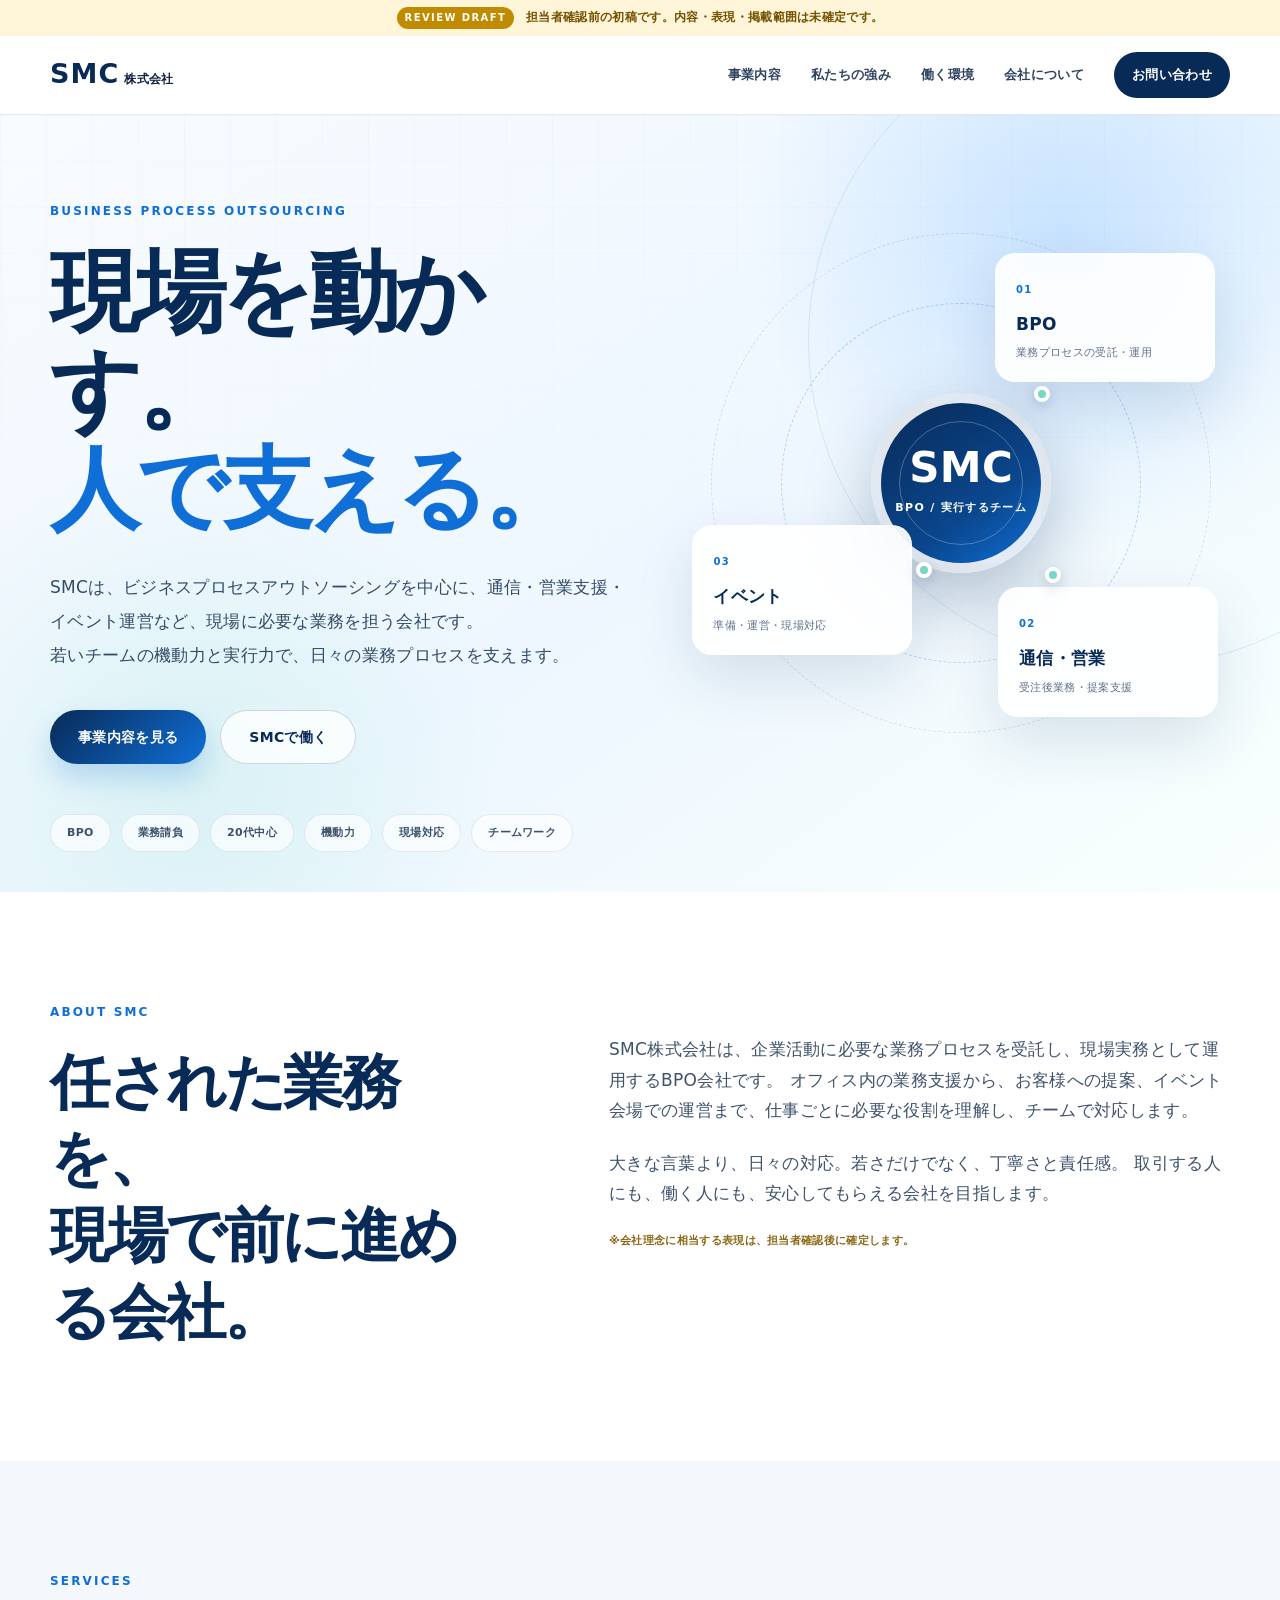
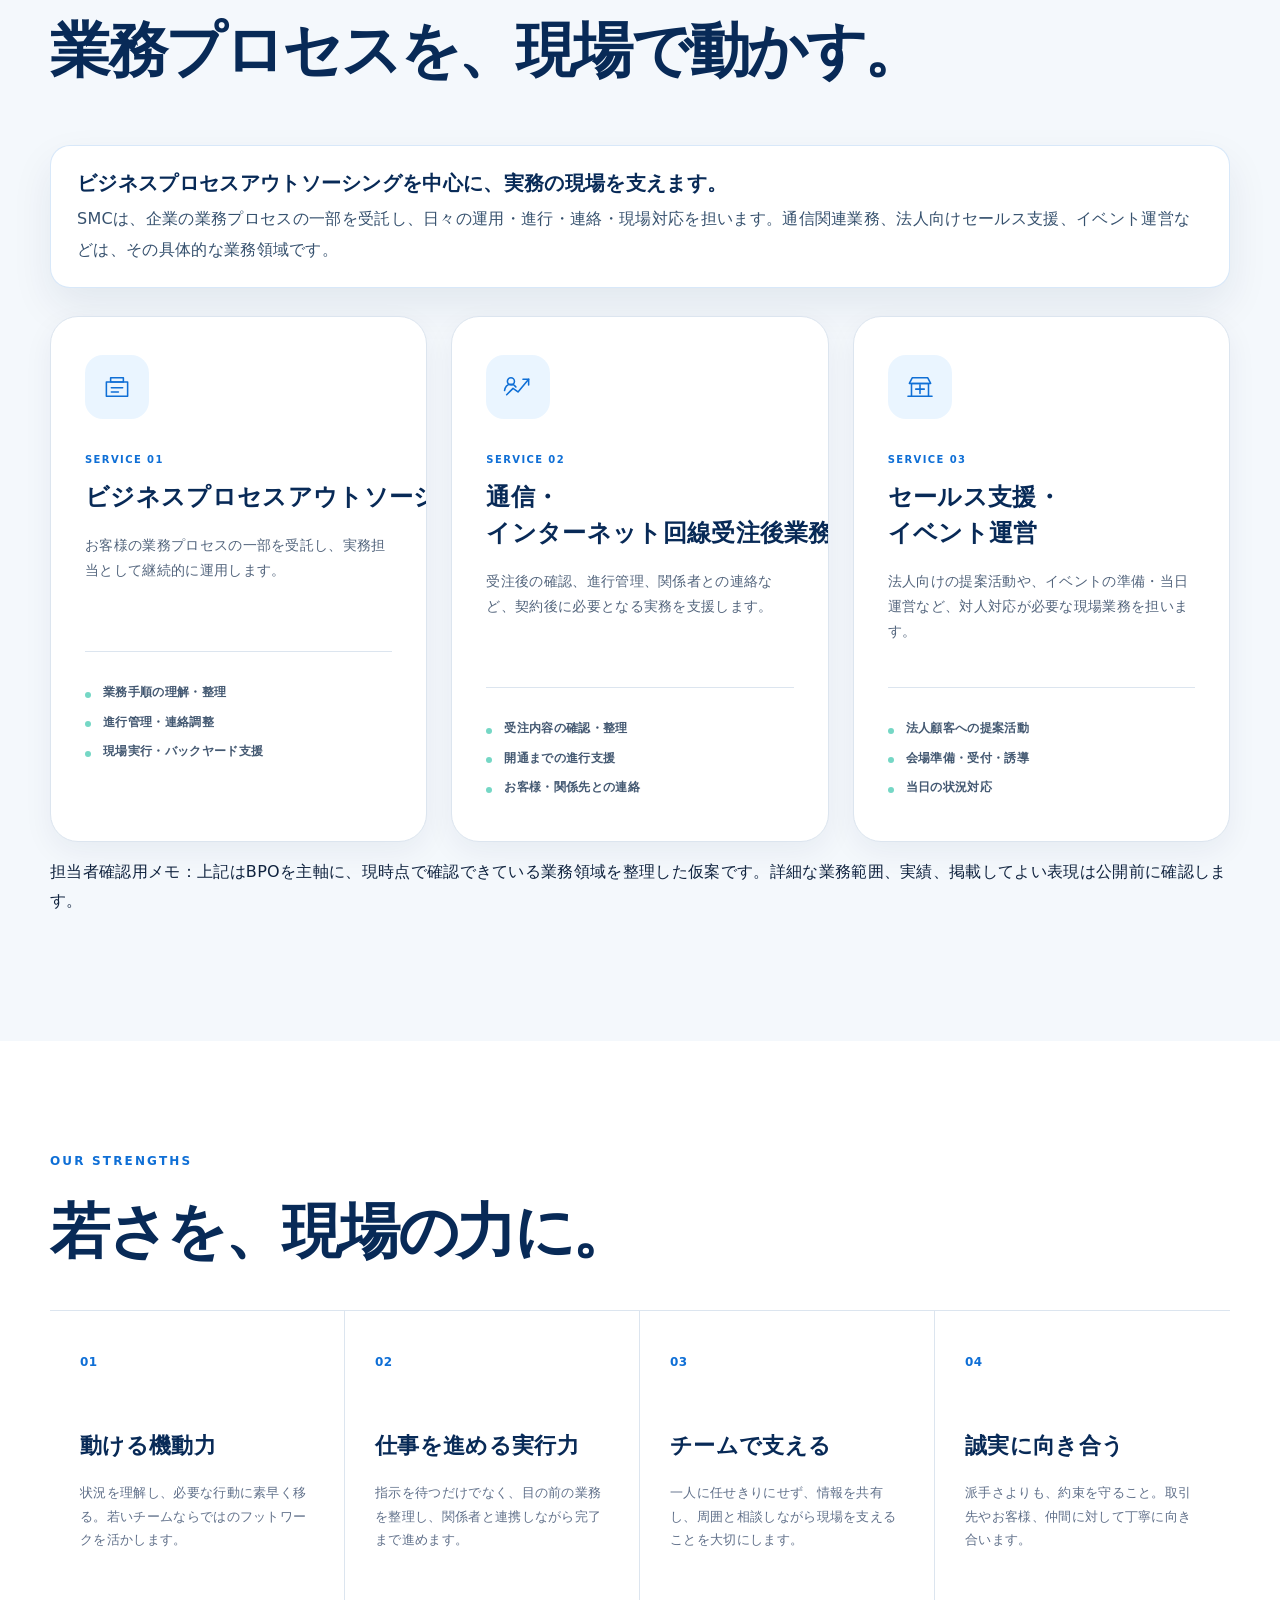
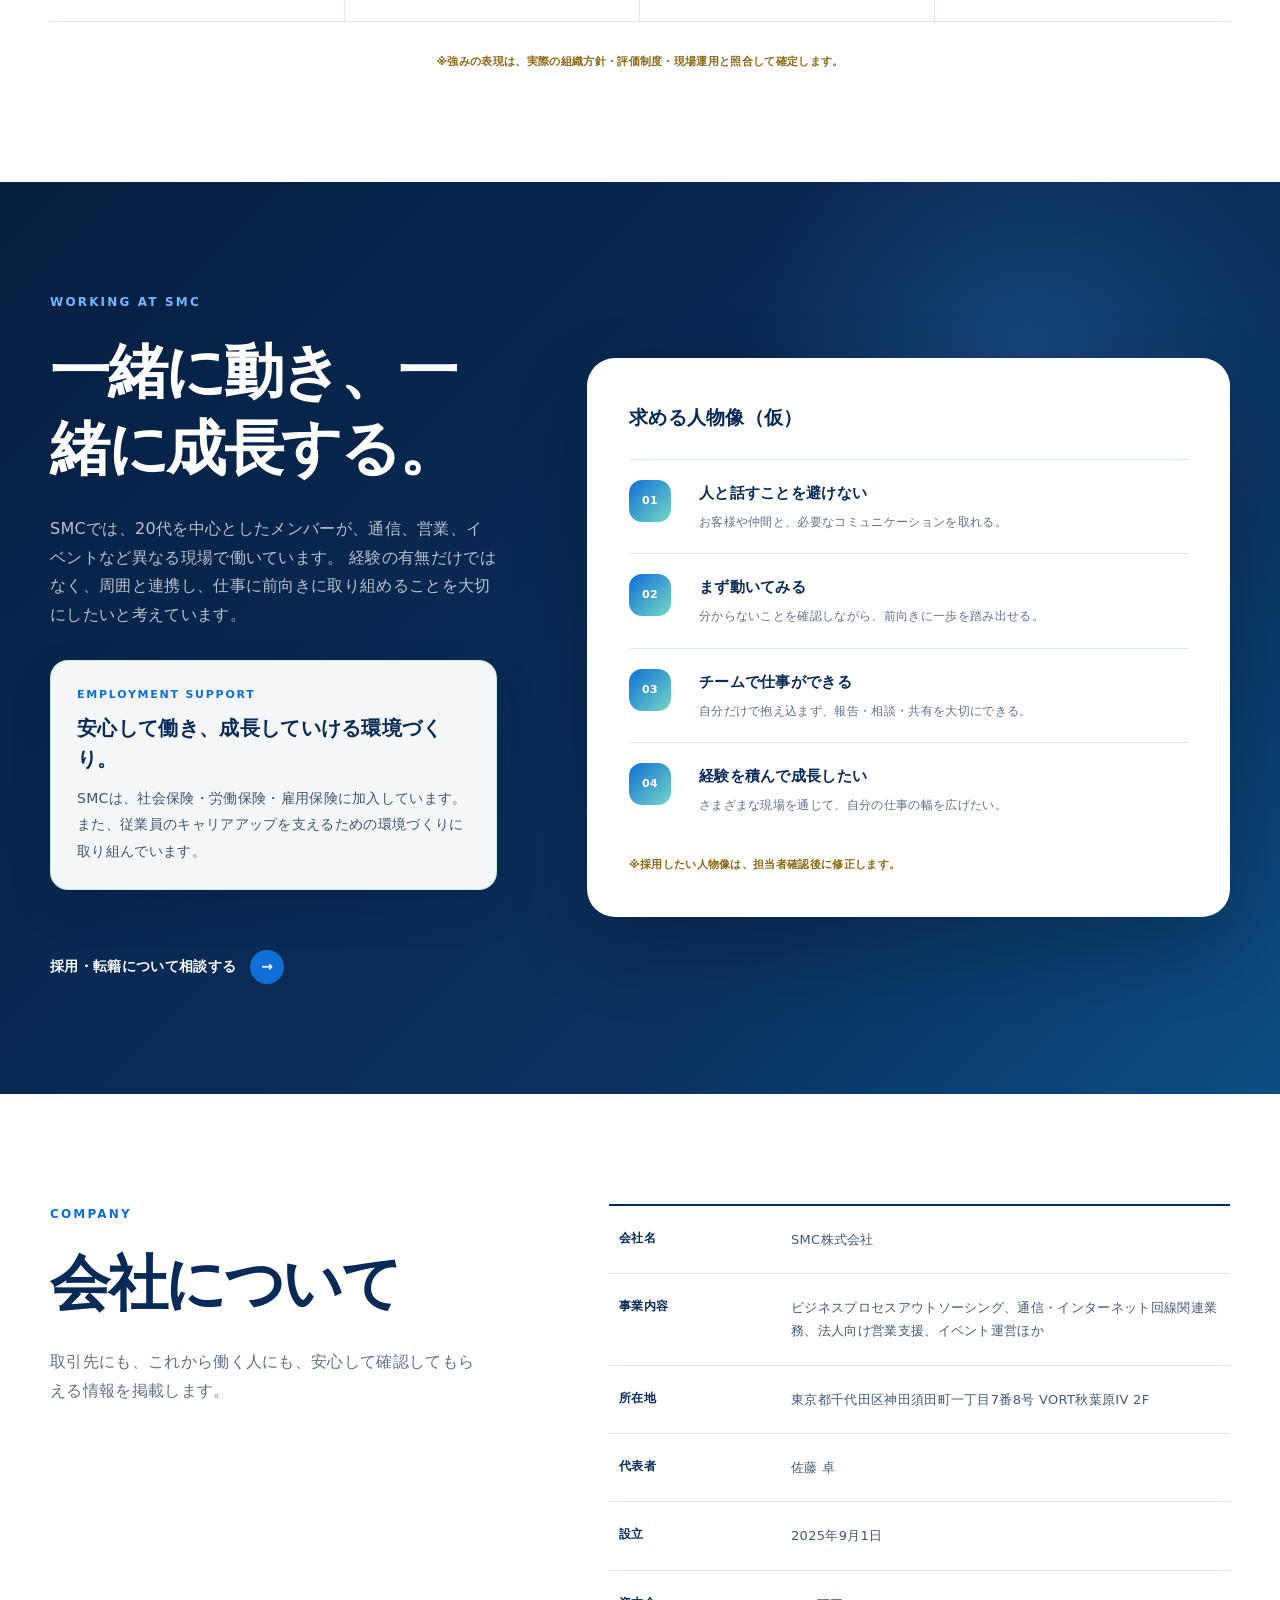
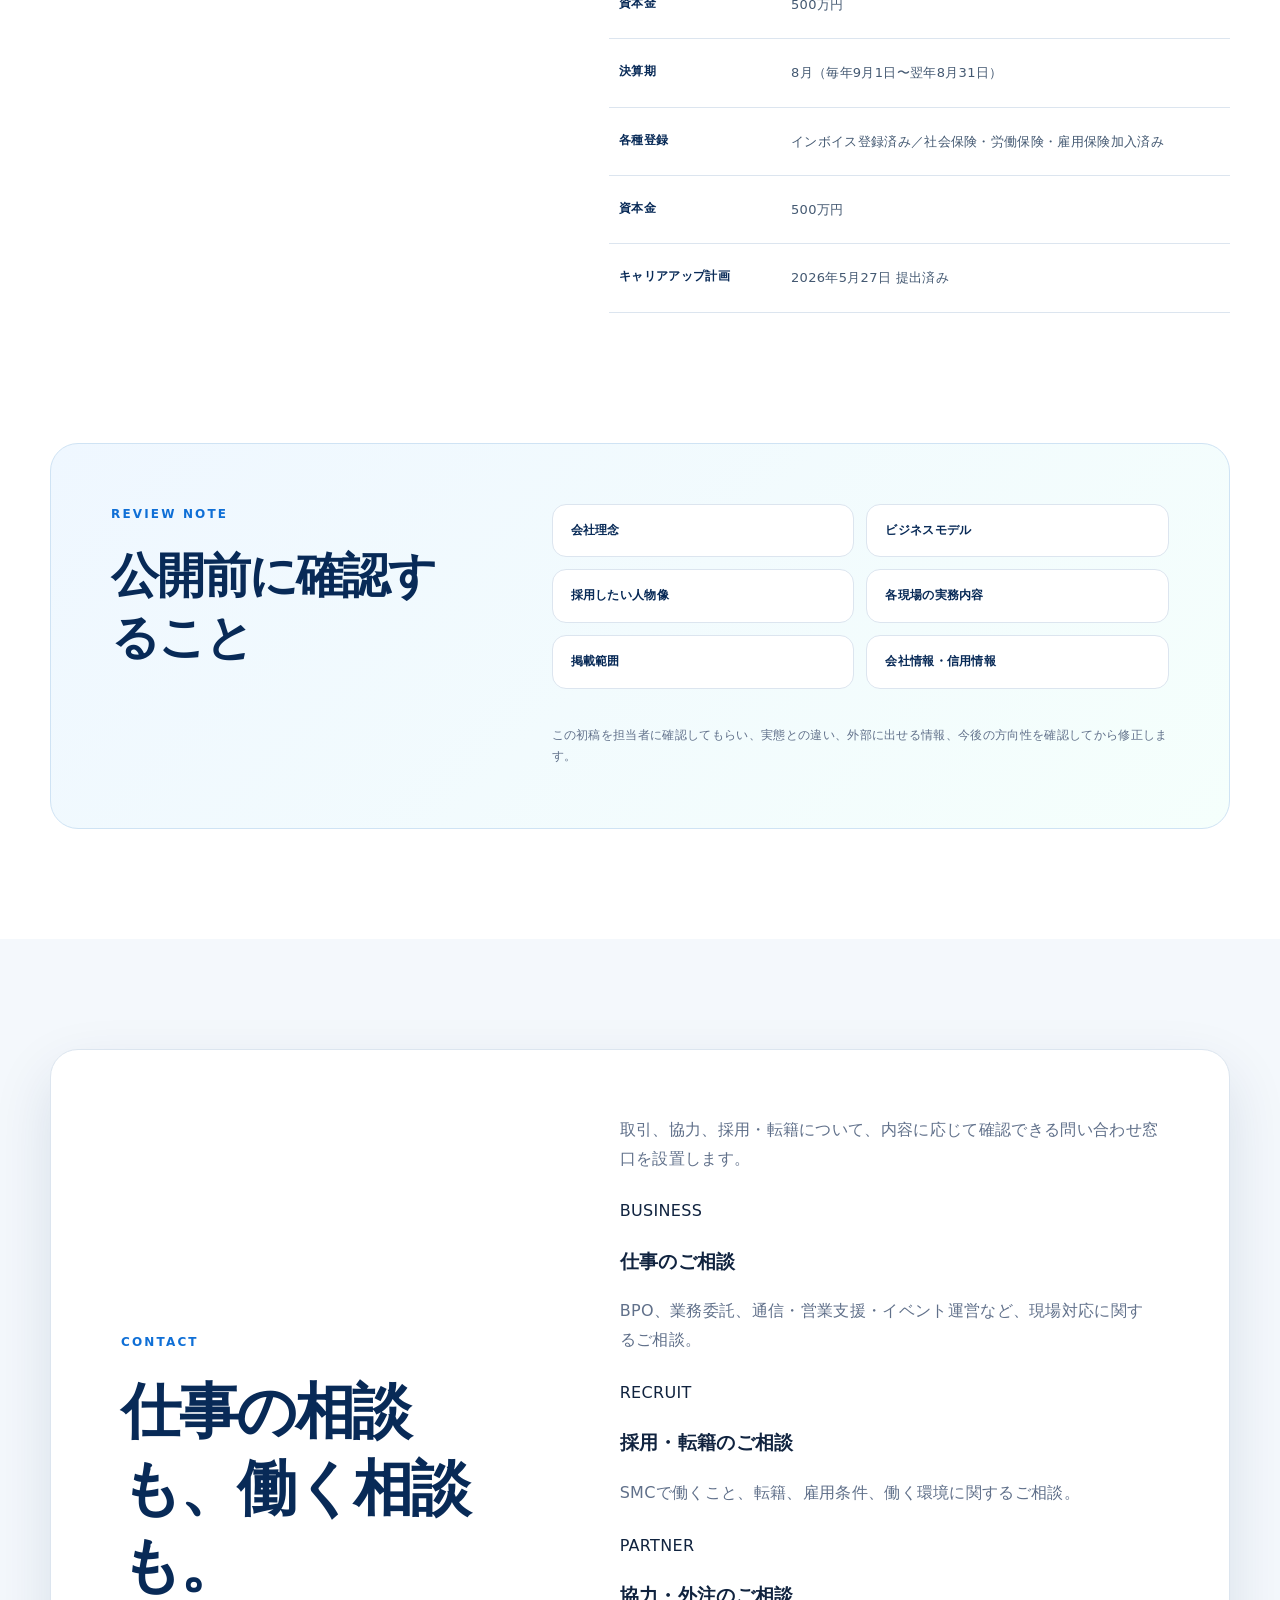
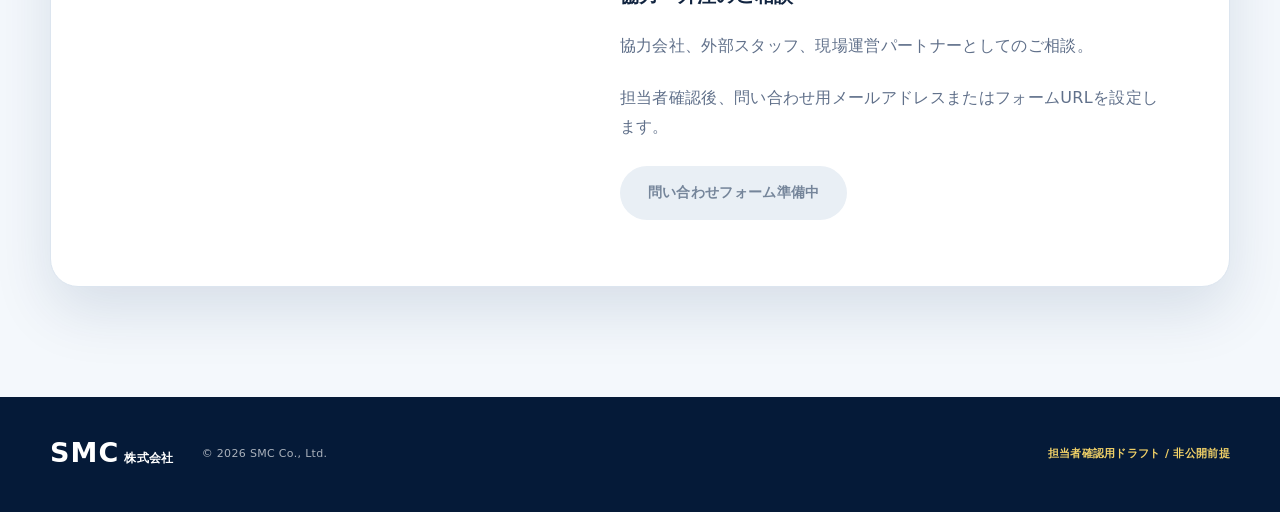
==== site/index.html @ 04d00617 "Make BPO the primary business message" ====
<!doctype html>
<html lang="ja">
<head>
  <meta charset="utf-8">
  <meta name="viewport" content="width=device-width, initial-scale=1">
  <meta name="robots" content="noindex,nofollow">
  <meta name="theme-color" content="#0b2f63">
  <title>SMC株式会社｜BPOで現場を支える</title>
  <meta name="description" content="ビジネスプロセスアウトソーシングを中心に、通信・インターネット回線の受注後業務、法人向け営業支援、イベント運営など、現場の実行を支えるSMC株式会社のWebサイト初稿です。">
  <link rel="stylesheet" href="./styles.css">
  <style>
    .brand { gap: 0; }
    .brand-text strong { letter-spacing: 0.04em; }
    .service-card h3 { word-break: keep-all; }
    .bpo-note {
      margin: 0 0 28px;
      padding: 22px 26px;
      background: #ffffff;
      border: 1px solid rgba(16, 111, 214, 0.16);
      border-radius: 20px;
      box-shadow: 0 18px 42px rgba(10, 36, 72, 0.08);
      color: #36516e;
      line-height: 1.9;
    }
    .bpo-note strong {
      display: block;
      margin-bottom: 6px;
      color: #082a57;
      font-size: 20px;
      line-height: 1.5;
    }
    .employment-support {
      margin: 30px 0 26px;
      padding: 24px 26px;
      color: #10233f;
      background: rgba(255, 255, 255, 0.96);
      border: 1px solid rgba(117, 215, 197, 0.38);
      border-radius: 18px;
      box-shadow: 0 18px 40px rgba(3, 20, 47, 0.18);
    }
    .employment-support-label {
      margin: 0 0 8px;
      color: #0f6fd6;
      font-size: 11px;
      font-weight: 900;
      letter-spacing: 0.16em;
    }
    .employment-support h3 {
      margin: 0 0 10px;
      color: #082a57;
      font-size: 20px;
      line-height: 1.55;
    }
    .employment-support p:last-child {
      margin: 0;
      color: #3e5570;
      font-size: 14px;
      line-height: 1.9;
    }
  </style>
  <script src="./script.js" defer></script>
</head>
<body>
  <a class="skip-link" href="#main">本文へ移動</a>

  <div class="draft-bar" role="note">
    <span>REVIEW DRAFT</span>
    担当者確認前の初稿です。内容・表現・掲載範囲は未確定です。
  </div>

  <header class="site-header" id="top">
    <div class="container header-inner">
      <a class="brand" href="#top" aria-label="SMC株式会社 トップへ">
        <span class="brand-text"><strong>SMC</strong><small>株式会社</small></span>
      </a>

      <button class="menu-button" type="button" aria-expanded="false" aria-controls="global-nav">
        <span></span><span></span><span></span>
        <span class="sr-only">メニューを開く</span>
      </button>

      <nav class="global-nav" id="global-nav" aria-label="グローバルナビゲーション">
        <a href="#services">事業内容</a>
        <a href="#strengths">私たちの強み</a>
        <a href="#people">働く環境</a>
        <a href="#company">会社について</a>
        <a class="nav-cta" href="#contact">お問い合わせ</a>
      </nav>
    </div>
  </header>

  <main id="main">
    <section class="hero">
      <div class="hero-grid" aria-hidden="true"></div>
      <div class="container hero-inner">
        <div class="hero-copy">
          <p class="eyebrow">BUSINESS PROCESS OUTSOURCING</p>
          <h1>現場を動かす。<br><span>人で支える。</span></h1>
          <p class="hero-lead">
            SMCは、ビジネスプロセスアウトソーシングを中心に、通信・営業支援・イベント運営など、現場に必要な業務を担う会社です。<br>
            若いチームの機動力と実行力で、日々の業務プロセスを支えます。
          </p>
          <div class="hero-actions">
            <a class="button button-primary" href="#services">事業内容を見る</a>
            <a class="button button-ghost" href="#people">SMCで働く</a>
          </div>
        </div>

        <div class="hero-visual" aria-label="SMCの業務領域を表したイメージ">
          <div class="orbit orbit-one"></div>
          <div class="orbit orbit-two"></div>
          <div class="visual-core">
            <strong>SMC</strong>
            <span>BPO / 実行するチーム</span>
          </div>
          <div class="visual-card card-telecom">
            <span class="card-number">01</span>
            <strong>BPO</strong>
            <small>業務プロセスの受託・運用</small>
          </div>
          <div class="visual-card card-sales">
            <span class="card-number">02</span>
            <strong>通信・営業</strong>
            <small>受注後業務・提案支援</small>
          </div>
          <div class="visual-card card-event">
            <span class="card-number">03</span>
            <strong>イベント</strong>
            <small>準備・運営・現場対応</small>
          </div>
        </div>
      </div>
      <div class="hero-tags container" aria-label="SMCの特徴">
        <span>BPO</span>
        <span>業務請負</span>
        <span>20代中心</span>
        <span>機動力</span>
        <span>現場対応</span>
        <span>チームワーク</span>
      </div>
    </section>

    <section class="intro section">
      <div class="container intro-grid">
        <div>
          <p class="section-label">ABOUT SMC</p>
          <h2>任された業務を、<br>現場で前に進める会社。</h2>
        </div>
        <div class="intro-copy">
          <p>
            SMC株式会社は、企業活動に必要な業務プロセスを受託し、現場実務として運用するBPO会社です。
            オフィス内の業務支援から、お客様への提案、イベント会場での運営まで、仕事ごとに必要な役割を理解し、チームで対応します。
          </p>
          <p>
            大きな言葉より、日々の対応。若さだけでなく、丁寧さと責任感。
            取引する人にも、働く人にも、安心してもらえる会社を目指します。
          </p>
          <p class="review-note">※会社理念に相当する表現は、担当者確認後に確定します。</p>
        </div>
      </div>
    </section>

    <section class="services section section-tint" id="services">
      <div class="container">
        <div class="section-heading">
          <div>
            <p class="section-label">SERVICES</p>
            <h2>業務プロセスを、現場で動かす。</h2>
          </div>
        </div>

        <div class="bpo-note">
          <strong>ビジネスプロセスアウトソーシングを中心に、実務の現場を支えます。</strong>
          SMCは、企業の業務プロセスの一部を受託し、日々の運用・進行・連絡・現場対応を担います。通信関連業務、法人向けセールス支援、イベント運営などは、その具体的な業務領域です。
        </div>

        <div class="service-grid">
          <article class="service-card">
            <div class="service-icon" aria-hidden="true">
              <svg viewBox="0 0 48 48"><path d="M9 17h30v20H9z"/><path d="M15 11h18v6H15z"/><path d="M16 25h16M16 31h10"/></svg>
            </div>
            <p class="service-index">SERVICE 01</p>
            <h3>ビジネスプロセスアウトソーシング</h3>
            <p>
              お客様の業務プロセスの一部を受託し、実務担当として継続的に運用します。
            </p>
            <ul>
              <li>業務手順の理解・整理</li>
              <li>進行管理・連絡調整</li>
              <li>現場実行・バックヤード支援</li>
            </ul>
          </article>

          <article class="service-card">
            <div class="service-icon" aria-hidden="true">
              <svg viewBox="0 0 48 48"><path d="M8 35l9-9 7 5 15-18"/><path d="M31 13h8v8"/><circle cx="14" cy="16" r="5"/><path d="M5 29c1-6 5-9 9-9 3 0 5 1 7 4"/></svg>
            </div>
            <p class="service-index">SERVICE 02</p>
            <h3>通信・インターネット回線受注後業務</h3>
            <p>
              受注後の確認、進行管理、関係者との連絡など、契約後に必要となる実務を支援します。
            </p>
            <ul>
              <li>受注内容の確認・整理</li>
              <li>開通までの進行支援</li>
              <li>お客様・関係先との連絡</li>
            </ul>
          </article>

          <article class="service-card">
            <div class="service-icon" aria-hidden="true">
              <svg viewBox="0 0 48 48"><path d="M7 37h34M12 37V19h24v18"/><path d="M9 19h30l-4-8H13z"/><path d="M18 27h12M24 21v12"/></svg>
            </div>
            <p class="service-index">SERVICE 03</p>
            <h3>セールス支援・イベント運営</h3>
            <p>
              法人向けの提案活動や、イベントの準備・当日運営など、対人対応が必要な現場業務を担います。
            </p>
            <ul>
              <li>法人顧客への提案活動</li>
              <li>会場準備・受付・誘導</li>
              <li>当日の状況対応</li>
            </ul>
          </article>
        </div>

        <p class="service-review-note">
          担当者確認用メモ：上記はBPOを主軸に、現時点で確認できている業務領域を整理した仮案です。詳細な業務範囲、実績、掲載してよい表現は公開前に確認します。
        </p>
      </div>
    </section>

    <section class="strengths section" id="strengths">
      <div class="container">
        <div class="section-heading compact">
          <div>
            <p class="section-label">OUR STRENGTHS</p>
            <h2>若さを、現場の力に。</h2>
          </div>
        </div>

        <div class="strength-grid">
          <article>
            <span>01</span>
            <h3>動ける機動力</h3>
            <p>状況を理解し、必要な行動に素早く移る。若いチームならではのフットワークを活かします。</p>
          </article>
          <article>
            <span>02</span>
            <h3>仕事を進める実行力</h3>
            <p>指示を待つだけでなく、目の前の業務を整理し、関係者と連携しながら完了まで進めます。</p>
          </article>
          <article>
            <span>03</span>
            <h3>チームで支える</h3>
            <p>一人に任せきりにせず、情報を共有し、周囲と相談しながら現場を支えることを大切にします。</p>
          </article>
          <article>
            <span>04</span>
            <h3>誠実に向き合う</h3>
            <p>派手さよりも、約束を守ること。取引先やお客様、仲間に対して丁寧に向き合います。</p>
          </article>
        </div>
        <p class="review-note wide">※強みの表現は、実際の組織方針・評価制度・現場運用と照合して確定します。</p>
      </div>
    </section>

    <section class="people section section-dark" id="people">
      <div class="container people-grid">
        <div class="people-copy">
          <p class="section-label light">WORKING AT SMC</p>
          <h2>一緒に動き、一緒に成長する。</h2>
          <p>
            SMCでは、20代を中心としたメンバーが、通信、営業、イベントなど異なる現場で働いています。
            経験の有無だけではなく、周囲と連携し、仕事に前向きに取り組めることを大切にしたいと考えています。
          </p>
          <div class="employment-support">
            <p class="employment-support-label">EMPLOYMENT SUPPORT</p>
            <h3>安心して働き、成長していける環境づくり。</h3>
            <p>
              SMCは、社会保険・労働保険・雇用保険に加入しています。
              また、従業員のキャリアアップを支えるための環境づくりに取り組んでいます。
            </p>
          </div>
          <a class="text-link" href="#contact">採用・転籍について相談する <span>→</span></a>
        </div>

        <div class="people-panel">
          <p class="panel-title">求める人物像（仮）</p>
          <div class="people-list">
            <div><span>01</span><p><strong>人と話すことを避けない</strong><small>お客様や仲間と、必要なコミュニケーションを取れる。</small></p></div>
            <div><span>02</span><p><strong>まず動いてみる</strong><small>分からないことを確認しながら、前向きに一歩を踏み出せる。</small></p></div>
            <div><span>03</span><p><strong>チームで仕事ができる</strong><small>自分だけで抱え込まず、報告・相談・共有を大切にできる。</small></p></div>
            <div><span>04</span><p><strong>経験を積んで成長したい</strong><small>さまざまな現場を通じて、自分の仕事の幅を広げたい。</small></p></div>
          </div>
          <p class="review-note inverse">※採用したい人物像は、担当者確認後に修正します。</p>
        </div>
      </div>
    </section>

    <section class="company section" id="company">
      <div class="container company-grid">
        <div>
          <p class="section-label">COMPANY</p>
          <h2>会社について</h2>
          <p class="company-lead">
            取引先にも、これから働く人にも、安心して確認してもらえる情報を掲載します。
          </p>
        </div>
        <dl class="company-table">
          <div><dt>会社名</dt><dd>SMC株式会社</dd></div>
          <div><dt>事業内容</dt><dd>ビジネスプロセスアウトソーシング、通信・インターネット回線関連業務、法人向け営業支援、イベント運営ほか</dd></div>
          <div><dt>所在地</dt><dd>東京都千代田区神田須田町一丁目7番8号 VORT秋葉原IV 2F</dd></div>
          <div><dt>代表者</dt><dd>佐藤 卓</dd></div>
          <div><dt>設立</dt><dd>2025年9月1日</dd></div>
          <div><dt>資本金</dt><dd>500万円</dd></div>
          <div><dt>決算期</dt><dd>8月（毎年9月1日〜翌年8月31日）</dd></div>
          <div><dt>各種登録</dt><dd>適格請求書発行事業者登録済み / 社会保険・労働保険・雇用保険 加入済み</dd></div>
        </dl>
      </div>
    </section>

    <section class="review-section section">
      <div class="container review-box">
        <div>
          <p class="section-label">REVIEW NOTE</p>
          <h2>公開前に確認すること</h2>
        </div>
        <div class="review-items">
          <span>会社理念</span>
          <span>ビジネスモデル</span>
          <span>採用したい人物像</span>
          <span>各現場の実務内容</span>
          <span>掲載範囲</span>
          <span>会社情報・信用情報</span>
        </div>
        <p>
          この初稿を担当者に確認してもらい、実態との違い、外部に出せる情報、今後の方向性を確認してから修正します。
        </p>
      </div>
    </section>

    <section class="contact section section-tint" id="contact">
      <div class="container contact-box">
        <div>
          <p class="section-label">CONTACT</p>
          <h2>仕事の相談も、働く相談も。</h2>
        </div>
        <div>
          <p>
            取引、協力、採用・転籍について、内容に応じて確認できる問い合わせ窓口を設置します。
          </p>
          <div class="contact-routes" aria-label="問い合わせ種別">
            <article class="contact-route">
              <span>BUSINESS</span>
              <h3>仕事のご相談</h3>
              <p>BPO、業務委託、通信・営業支援・イベント運営など、現場対応に関するご相談。</p>
            </article>
            <article class="contact-route">
              <span>RECRUIT</span>
              <h3>採用・転籍のご相談</h3>
              <p>SMCで働くこと、転籍、雇用条件、働く環境に関するご相談。</p>
            </article>
            <article class="contact-route">
              <span>PARTNER</span>
              <h3>協力・外注のご相談</h3>
              <p>協力会社、外部スタッフ、現場運営パートナーとしてのご相談。</p>
            </article>
          </div>
          <p class="contact-note">
            担当者確認後、問い合わせ用メールアドレスまたはフォームURLを設定します。
          </p>
          <span class="button button-disabled" aria-disabled="true">問い合わせフォーム準備中</span>
        </div>
      </div>
    </section>
  </main>

  <footer class="site-footer">
    <div class="container footer-inner">
      <a class="brand brand-footer" href="#top">
        <span class="brand-text"><strong>SMC</strong><small>株式会社</small></span>
      </a>
      <p>© <span id="year">2026</span> SMC Co., Ltd.</p>
      <p class="footer-draft">担当者確認用ドラフト / 非公開前提</p>
    </div>
  </footer>
</body>
</html>
---- site/styles.css ----
:root {
  --navy: #082a57;
  --navy-2: #0b356e;
  --blue: #0f6fd6;
  --blue-2: #4da3ff;
  --sky: #eaf5ff;
  --mint: #75d7c5;
  --ink: #10233f;
  --muted: #60708a;
  --line: #dce5ef;
  --paper: #ffffff;
  --soft: #f4f8fc;
  --warning: #fff5d8;
  --warning-ink: #745100;
  --radius-lg: 28px;
  --radius-md: 18px;
  --shadow: 0 24px 60px rgba(8, 42, 87, 0.12);
  --container: 1180px;
}

* {
  box-sizing: border-box;
}

html {
  scroll-behavior: smooth;
}

body {
  margin: 0;
  color: var(--ink);
  background: var(--paper);
  font-family: "Noto Sans JP", "Hiragino Kaku Gothic ProN", "Yu Gothic", system-ui, sans-serif;
  font-size: 16px;
  line-height: 1.8;
  letter-spacing: 0.02em;
}

body.menu-open {
  overflow: hidden;
}

img,
svg {
  display: block;
  max-width: 100%;
}

a {
  color: inherit;
  text-decoration: none;
}

button,
a {
  -webkit-tap-highlight-color: transparent;
}

.container {
  width: min(calc(100% - 48px), var(--container));
  margin-inline: auto;
}

.sr-only {
  position: absolute;
  width: 1px;
  height: 1px;
  padding: 0;
  margin: -1px;
  overflow: hidden;
  clip: rect(0, 0, 0, 0);
  white-space: nowrap;
  border: 0;
}

.skip-link {
  position: fixed;
  top: 8px;
  left: 8px;
  z-index: 1000;
  transform: translateY(-140%);
  padding: 10px 16px;
  color: white;
  background: var(--navy);
  border-radius: 8px;
}

.skip-link:focus {
  transform: translateY(0);
}

.draft-bar {
  display: flex;
  justify-content: center;
  align-items: center;
  gap: 12px;
  min-height: 36px;
  padding: 6px 20px;
  color: var(--warning-ink);
  background: var(--warning);
  font-size: 12px;
  font-weight: 700;
  text-align: center;
}

.draft-bar span {
  padding: 2px 8px;
  color: #fff;
  background: #c18b00;
  border-radius: 999px;
  font-size: 10px;
  letter-spacing: 0.14em;
}

.site-header {
  position: sticky;
  top: 0;
  z-index: 100;
  background: rgba(255, 255, 255, 0.92);
  border-bottom: 1px solid rgba(220, 229, 239, 0.85);
  backdrop-filter: blur(18px);
}

.header-inner {
  display: flex;
  justify-content: space-between;
  align-items: center;
  min-height: 78px;
}

.brand {
  display: inline-flex;
  align-items: center;
  gap: 10px;
}

.brand-mark {
  display: grid;
  width: 38px;
  height: 38px;
  place-items: center;
  color: white;
  background: linear-gradient(145deg, var(--navy), var(--blue));
  border-radius: 12px;
  font-size: 21px;
  font-weight: 900;
  box-shadow: 0 8px 20px rgba(15, 111, 214, 0.25);
}

.brand-text {
  display: flex;
  align-items: baseline;
  gap: 5px;
}

.brand-text strong {
  color: var(--navy);
  font-size: 27px;
  line-height: 1;
  letter-spacing: 0.02em;
}

.brand-text small {
  color: var(--ink);
  font-size: 12px;
  font-weight: 700;
}

.global-nav {
  display: flex;
  align-items: center;
  gap: 30px;
  color: #30445f;
  font-size: 13px;
  font-weight: 700;
}

.global-nav a {
  position: relative;
  transition: color 0.2s ease;
}

.global-nav a:not(.nav-cta)::after {
  position: absolute;
  right: 0;
  bottom: -8px;
  left: 0;
  height: 2px;
  background: var(--blue);
  content: "";
  transform: scaleX(0);
  transform-origin: left;
  transition: transform 0.2s ease;
}

.global-nav a:hover,
.global-nav a:focus-visible {
  color: var(--blue);
}

.global-nav a:not(.nav-cta):hover::after,
.global-nav a:not(.nav-cta):focus-visible::after {
  transform: scaleX(1);
}

.nav-cta {
  padding: 11px 18px;
  color: white;
  background: var(--navy);
  border-radius: 999px;
}

.menu-button {
  display: none;
  width: 44px;
  height: 44px;
  padding: 10px;
  background: transparent;
  border: 0;
  border-radius: 10px;
}

.menu-button span:not(.sr-only) {
  display: block;
  width: 24px;
  height: 2px;
  margin: 5px auto;
  background: var(--navy);
  transition: transform 0.25s ease, opacity 0.25s ease;
}

.hero {
  position: relative;
  overflow: hidden;
  padding: 86px 0 40px;
  background:
    radial-gradient(circle at 83% 15%, rgba(77, 163, 255, 0.24), transparent 25%),
    radial-gradient(circle at 15% 85%, rgba(117, 215, 197, 0.18), transparent 25%),
    linear-gradient(145deg, #f8fbff 0%, #eef7ff 54%, #f8fffd 100%);
}

.hero::before {
  position: absolute;
  top: -100px;
  right: -180px;
  width: 650px;
  height: 650px;
  border: 1px solid rgba(15, 111, 214, 0.12);
  border-radius: 50%;
  content: "";
}

.hero-grid {
  position: absolute;
  inset: 0;
  opacity: 0.42;
  background-image:
    linear-gradient(rgba(8, 42, 87, 0.04) 1px, transparent 1px),
    linear-gradient(90deg, rgba(8, 42, 87, 0.04) 1px, transparent 1px);
  background-size: 46px 46px;
  mask-image: linear-gradient(to bottom, black, transparent 82%);
}

.hero-inner {
  position: relative;
  display: grid;
  grid-template-columns: minmax(0, 1.04fr) minmax(440px, 0.96fr);
  align-items: center;
  gap: 60px;
}

.eyebrow,
.section-label {
  margin: 0 0 20px;
  color: var(--blue);
  font-size: 12px;
  font-weight: 900;
  letter-spacing: 0.18em;
}

.hero h1 {
  margin: 0;
  color: var(--navy);
  font-size: clamp(54px, 7vw, 92px);
  font-weight: 900;
  line-height: 1.1;
  letter-spacing: -0.05em;
}

.hero h1 span {
  color: var(--blue);
}

.hero-lead {
  max-width: 660px;
  margin: 32px 0 0;
  color: #344b67;
  font-size: 17px;
  line-height: 2;
}

.hero-actions {
  display: flex;
  flex-wrap: wrap;
  gap: 14px;
  margin-top: 38px;
}

.button {
  display: inline-flex;
  justify-content: center;
  align-items: center;
  min-height: 54px;
  padding: 0 28px;
  border-radius: 999px;
  font-size: 14px;
  font-weight: 800;
  transition: transform 0.2s ease, box-shadow 0.2s ease, background 0.2s ease;
}

.button:hover,
.button:focus-visible {
  transform: translateY(-2px);
}

.button-primary {
  color: white;
  background: linear-gradient(135deg, var(--navy), var(--blue));
  box-shadow: 0 14px 28px rgba(15, 111, 214, 0.22);
}

.button-ghost {
  color: var(--navy);
  background: rgba(255, 255, 255, 0.76);
  border: 1px solid rgba(8, 42, 87, 0.18);
}

.hero-visual {
  position: relative;
  min-height: 520px;
}

.visual-core {
  position: absolute;
  top: 50%;
  left: 50%;
  z-index: 5;
  display: grid;
  width: 180px;
  height: 180px;
  place-content: center;
  color: white;
  background: linear-gradient(145deg, var(--navy), #0b478e 64%, var(--blue));
  border: 10px solid rgba(255, 255, 255, 0.88);
  border-radius: 50%;
  text-align: center;
  transform: translate(-50%, -50%);
  box-shadow: 0 28px 70px rgba(8, 42, 87, 0.28);
}

.visual-core::after {
  position: absolute;
  inset: 18px;
  border: 1px solid rgba(255, 255, 255, 0.26);
  border-radius: 50%;
  content: "";
}

.visual-core strong {
  font-size: 42px;
  line-height: 1;
}

.visual-core span {
  margin-top: 9px;
  font-size: 11px;
  font-weight: 700;
  letter-spacing: 0.12em;
}

.orbit {
  position: absolute;
  top: 50%;
  left: 50%;
  border: 1px dashed rgba(15, 111, 214, 0.28);
  border-radius: 50%;
  transform: translate(-50%, -50%);
}

.orbit-one {
  width: 360px;
  height: 360px;
}

.orbit-two {
  width: 500px;
  height: 500px;
  border-color: rgba(8, 42, 87, 0.12);
}

.visual-card {
  position: absolute;
  z-index: 6;
  width: 220px;
  padding: 20px 20px 18px;
  background: rgba(255, 255, 255, 0.9);
  border: 1px solid rgba(255, 255, 255, 0.9);
  border-radius: 20px;
  backdrop-filter: blur(15px);
  box-shadow: var(--shadow);
}

.visual-card::after {
  position: absolute;
  width: 8px;
  height: 8px;
  background: var(--mint);
  border: 4px solid white;
  border-radius: 50%;
  content: "";
  box-shadow: 0 4px 14px rgba(8, 42, 87, 0.2);
}

.visual-card strong,
.visual-card small {
  display: block;
}

.visual-card strong {
  color: var(--navy);
  font-size: 17px;
}

.visual-card small {
  margin-top: 4px;
  color: var(--muted);
  font-size: 11px;
}

.card-number {
  display: inline-block;
  margin-bottom: 10px;
  color: var(--blue);
  font-size: 10px;
  font-weight: 900;
  letter-spacing: 0.14em;
}

.card-telecom {
  top: 30px;
  right: 15px;
}

.card-telecom::after {
  bottom: -21px;
  left: 38px;
}

.card-sales {
  bottom: 26px;
  right: 12px;
}

.card-sales::after {
  top: -21px;
  left: 46px;
}

.card-event {
  bottom: 88px;
  left: 0;
}

.card-event::after {
  top: 36px;
  right: -21px;
}

.hero-tags {
  position: relative;
  display: flex;
  flex-wrap: wrap;
  gap: 10px;
  margin-top: 50px;
}

.hero-tags span {
  padding: 8px 16px;
  color: #3b526e;
  background: rgba(255, 255, 255, 0.66);
  border: 1px solid rgba(8, 42, 87, 0.09);
  border-radius: 999px;
  font-size: 11px;
  font-weight: 800;
}

.section {
  padding: 110px 0;
}

.section-tint {
  background: var(--soft);
}

.intro-grid,
.company-grid,
.contact-box {
  display: grid;
  grid-template-columns: 0.85fr 1.15fr;
  gap: 100px;
}

.section h2,
.intro h2 {
  margin: 0;
  color: var(--navy);
  font-size: clamp(38px, 5vw, 60px);
  line-height: 1.28;
  letter-spacing: -0.04em;
}

.intro-copy {
  padding-top: 32px;
}

.intro-copy > p:not(.review-note) {
  margin: 0 0 22px;
  color: #3e526c;
  font-size: 17px;
}

.review-note {
  margin: 18px 0 0;
  color: #8a6813;
  font-size: 11px;
  font-weight: 700;
}

.review-note.wide {
  margin-top: 30px;
  text-align: center;
}

.section-heading {
  display: flex;
  justify-content: space-between;
  align-items: flex-end;
  gap: 50px;
  margin-bottom: 56px;
}

.section-heading > p {
  max-width: 440px;
  margin: 0;
  color: var(--muted);
}

.section-heading.compact {
  margin-bottom: 40px;
}

.service-grid {
  display: grid;
  grid-template-columns: repeat(3, 1fr);
  gap: 24px;
}

.service-card {
  position: relative;
  overflow: hidden;
  padding: 38px 34px 34px;
  background: white;
  border: 1px solid var(--line);
  border-radius: var(--radius-lg);
  box-shadow: 0 10px 30px rgba(8, 42, 87, 0.06);
  transition: transform 0.25s ease, box-shadow 0.25s ease;
}

.service-card:hover {
  transform: translateY(-6px);
  box-shadow: var(--shadow);
}

.service-card.featured {
  color: white;
  background: linear-gradient(155deg, var(--navy), #0a478f 72%, var(--blue));
  border-color: transparent;
}

.service-card.featured .service-index,
.service-card.featured p,
.service-card.featured li {
  color: rgba(255, 255, 255, 0.78);
}

.service-card.featured h3 {
  color: white;
}

.service-card.featured .review-note {
  color: #f4d67b;
}

.service-icon {
  display: grid;
  width: 64px;
  height: 64px;
  margin-bottom: 32px;
  place-items: center;
  color: var(--blue);
  background: var(--sky);
  border-radius: 18px;
}

.service-card.featured .service-icon {
  color: white;
  background: rgba(255, 255, 255, 0.12);
}

.service-icon svg {
  width: 34px;
  height: 34px;
  fill: none;
  stroke: currentColor;
  stroke-linecap: round;
  stroke-linejoin: round;
  stroke-width: 2.2;
}

.service-index {
  margin: 0 0 10px;
  color: var(--blue);
  font-size: 10px;
  font-weight: 900;
  letter-spacing: 0.14em;
}

.service-card h3 {
  margin: 0 0 18px;
  color: var(--navy);
  font-size: 24px;
  line-height: 1.5;
}

.service-card > p:not(.service-index, .review-note) {
  min-height: 92px;
  margin: 0;
  color: #53657d;
  font-size: 14px;
}

.service-card ul {
  margin: 26px 0 0;
  padding: 22px 0 0;
  border-top: 1px solid var(--line);
  list-style: none;
}

.service-card.featured ul {
  border-color: rgba(255, 255, 255, 0.18);
}

.service-card li {
  position: relative;
  margin: 8px 0;
  padding-left: 18px;
  color: #445972;
  font-size: 12px;
  font-weight: 700;
}

.service-card li::before {
  position: absolute;
  top: 0.82em;
  left: 0;
  width: 6px;
  height: 6px;
  background: var(--mint);
  border-radius: 50%;
  content: "";
}

.strength-grid {
  display: grid;
  grid-template-columns: repeat(4, 1fr);
  border-top: 1px solid var(--line);
  border-bottom: 1px solid var(--line);
}

.strength-grid article {
  min-height: 310px;
  padding: 36px 30px;
  border-right: 1px solid var(--line);
}

.strength-grid article:last-child {
  border-right: 0;
}

.strength-grid span {
  color: var(--blue);
  font-size: 12px;
  font-weight: 900;
}

.strength-grid h3 {
  margin: 50px 0 16px;
  color: var(--navy);
  font-size: 22px;
}

.strength-grid p {
  margin: 0;
  color: var(--muted);
  font-size: 13px;
}

.section-dark {
  color: white;
  background:
    radial-gradient(circle at 80% 20%, rgba(77, 163, 255, 0.2), transparent 22%),
    linear-gradient(135deg, #061e40, #0a315f 70%, #0d4d84);
}

.people-grid {
  display: grid;
  grid-template-columns: 0.82fr 1.18fr;
  align-items: center;
  gap: 90px;
}

.section-label.light {
  color: #73b7ff;
}

.people-copy h2 {
  color: white;
}

.people-copy > p:not(.section-label) {
  max-width: 520px;
  margin: 28px 0 0;
  color: rgba(255, 255, 255, 0.72);
}

.text-link {
  display: inline-flex;
  align-items: center;
  gap: 14px;
  margin-top: 34px;
  color: white;
  font-size: 14px;
  font-weight: 800;
}

.text-link span {
  display: grid;
  width: 34px;
  height: 34px;
  place-items: center;
  background: var(--blue);
  border-radius: 50%;
}

.people-panel {
  padding: 42px;
  color: var(--ink);
  background: white;
  border-radius: var(--radius-lg);
  box-shadow: 0 30px 80px rgba(0, 0, 0, 0.2);
}

.panel-title {
  margin: 0 0 24px;
  color: var(--navy);
  font-size: 19px;
  font-weight: 900;
}

.people-list > div {
  display: grid;
  grid-template-columns: 54px 1fr;
  gap: 16px;
  align-items: start;
  padding: 20px 0;
  border-top: 1px solid var(--line);
}

.people-list span {
  display: grid;
  width: 42px;
  height: 42px;
  place-items: center;
  color: white;
  background: linear-gradient(135deg, var(--blue), var(--mint));
  border-radius: 13px;
  font-size: 11px;
  font-weight: 900;
}

.people-list p {
  margin: 0;
}

.people-list strong,
.people-list small {
  display: block;
}

.people-list strong {
  color: var(--navy);
  font-size: 15px;
}

.people-list small {
  margin-top: 5px;
  color: var(--muted);
  font-size: 12px;
}

.review-note.inverse {
  color: #8a6813;
}

.company-lead {
  max-width: 440px;
  margin-top: 26px;
  color: var(--muted);
}

.company-table {
  margin: 0;
  border-top: 2px solid var(--navy);
}

.company-table > div {
  display: grid;
  grid-template-columns: 150px 1fr;
  gap: 22px;
  padding: 22px 10px;
  border-bottom: 1px solid var(--line);
}

.company-table dt {
  color: var(--navy);
  font-size: 12px;
  font-weight: 900;
}

.company-table dd {
  margin: 0;
  color: #445972;
  font-size: 13px;
}

.pending {
  display: inline-flex;
  padding: 3px 10px;
  color: #7c630f;
  background: var(--warning);
  border-radius: 999px;
  font-size: 11px;
  font-weight: 700;
}

.review-section {
  padding-top: 20px;
}

.review-box {
  display: grid;
  grid-template-columns: 0.75fr 1.25fr;
  gap: 70px;
  padding: 60px;
  background: linear-gradient(135deg, #eff7ff, #f5fffc);
  border: 1px solid #cfe3f4;
  border-radius: var(--radius-lg);
}

.review-box h2 {
  font-size: clamp(34px, 4vw, 48px);
}

.review-items {
  display: grid;
  grid-template-columns: repeat(2, 1fr);
  gap: 12px;
}

.review-items span {
  padding: 15px 18px;
  color: var(--navy);
  background: white;
  border: 1px solid var(--line);
  border-radius: 14px;
  font-size: 12px;
  font-weight: 800;
}

.review-box > p {
  grid-column: 2;
  margin: -34px 0 0;
  color: var(--muted);
  font-size: 12px;
}

.contact-box {
  align-items: center;
  padding: 66px 70px;
  background: white;
  border: 1px solid var(--line);
  border-radius: var(--radius-lg);
  box-shadow: var(--shadow);
}

.contact-box > div:last-child p {
  margin: 0 0 24px;
  color: var(--muted);
}

.button-disabled {
  color: #75859a;
  background: #e9eff5;
  cursor: not-allowed;
}

.site-footer {
  padding: 42px 0;
  color: rgba(255, 255, 255, 0.66);
  background: #051a38;
}

.footer-inner {
  display: flex;
  align-items: center;
  gap: 28px;
}

.brand-footer .brand-text strong,
.brand-footer .brand-text small {
  color: white;
}

.footer-inner p {
  margin: 0;
  font-size: 11px;
}

.footer-draft {
  margin-left: auto !important;
  color: #f0d067;
  font-weight: 700;
}

@media (max-width: 980px) {
  .global-nav {
    gap: 16px;
  }

  .global-nav a {
    font-size: 11px;
  }

  .hero-inner {
    grid-template-columns: 1fr;
  }

  .hero-copy {
    max-width: 760px;
  }

  .hero-visual {
    width: min(100%, 620px);
    margin-inline: auto;
  }

  .intro-grid,
  .company-grid,
  .contact-box,
  .people-grid {
    grid-template-columns: 1fr;
    gap: 48px;
  }

  .service-grid {
    grid-template-columns: 1fr;
  }

  .service-card > p:not(.service-index, .review-note) {
    min-height: auto;
  }

  .strength-grid {
    grid-template-columns: repeat(2, 1fr);
  }

  .strength-grid article:nth-child(2) {
    border-right: 0;
  }

  .strength-grid article:nth-child(-n + 2) {
    border-bottom: 1px solid var(--line);
  }

  .review-box {
    grid-template-columns: 1fr;
  }

  .review-box > p {
    grid-column: auto;
    margin: 0;
  }
}

@media (max-width: 760px) {
  .container {
    width: min(calc(100% - 32px), var(--container));
  }

  .draft-bar {
    align-items: flex-start;
    font-size: 10px;
  }

  .header-inner {
    min-height: 68px;
  }

  .brand-text strong {
    font-size: 23px;
  }

  .menu-button {
    display: block;
    z-index: 102;
  }

  .menu-button[aria-expanded="true"] span:nth-child(1) {
    transform: translateY(7px) rotate(45deg);
  }

  .menu-button[aria-expanded="true"] span:nth-child(2) {
    opacity: 0;
  }

  .menu-button[aria-expanded="true"] span:nth-child(3) {
    transform: translateY(-7px) rotate(-45deg);
  }

  .global-nav {
    position: fixed;
    inset: 36px 0 0;
    z-index: 101;
    display: flex;
    flex-direction: column;
    justify-content: center;
    gap: 26px;
    padding: 40px;
    color: var(--navy);
    background: rgba(255, 255, 255, 0.98);
    opacity: 0;
    pointer-events: none;
    transform: translateY(-10px);
    transition: opacity 0.22s ease, transform 0.22s ease;
  }

  .global-nav.open {
    opacity: 1;
    pointer-events: auto;
    transform: translateY(0);
  }

  .global-nav a {
    font-size: 18px;
  }

  .nav-cta {
    padding: 12px 28px;
    color: white !important;
  }

  .hero {
    padding-top: 62px;
  }

  .hero h1 {
    font-size: clamp(48px, 15vw, 68px);
  }

  .hero-lead {
    font-size: 15px;
  }

  .hero-lead br {
    display: none;
  }

  .hero-actions {
    flex-direction: column;
  }

  .button {
    width: 100%;
  }

  .hero-visual {
    min-height: 470px;
    transform: scale(0.92);
  }

  .visual-card {
    width: 190px;
    padding: 16px;
  }

  .card-telecom {
    right: -18px;
  }

  .card-sales {
    right: -14px;
  }

  .card-event {
    left: -24px;
  }

  .section {
    padding: 78px 0;
  }

  .section-heading {
    display: block;
  }

  .section-heading > p {
    margin-top: 24px;
  }

  .service-card {
    padding: 32px 26px;
  }

  .strength-grid {
    grid-template-columns: 1fr;
  }

  .strength-grid article,
  .strength-grid article:nth-child(2) {
    min-height: auto;
    border-right: 0;
    border-bottom: 1px solid var(--line);
  }

  .strength-grid article:last-child {
    border-bottom: 0;
  }

  .strength-grid h3 {
    margin-top: 24px;
  }

  .people-panel {
    padding: 28px 22px;
  }

  .company-table > div {
    grid-template-columns: 1fr;
    gap: 6px;
  }

  .review-box,
  .contact-box {
    padding: 38px 24px;
  }

  .review-items {
    grid-template-columns: 1fr;
  }

  .footer-inner {
    flex-direction: column;
    align-items: flex-start;
  }

  .footer-draft {
    margin-left: 0 !important;
  }
}

@media (prefers-reduced-motion: reduce) {
  *,
  *::before,
  *::after {
    scroll-behavior: auto !important;
    transition-duration: 0.01ms !important;
    animation-duration: 0.01ms !important;
    animation-iteration-count: 1 !important;
  }
}
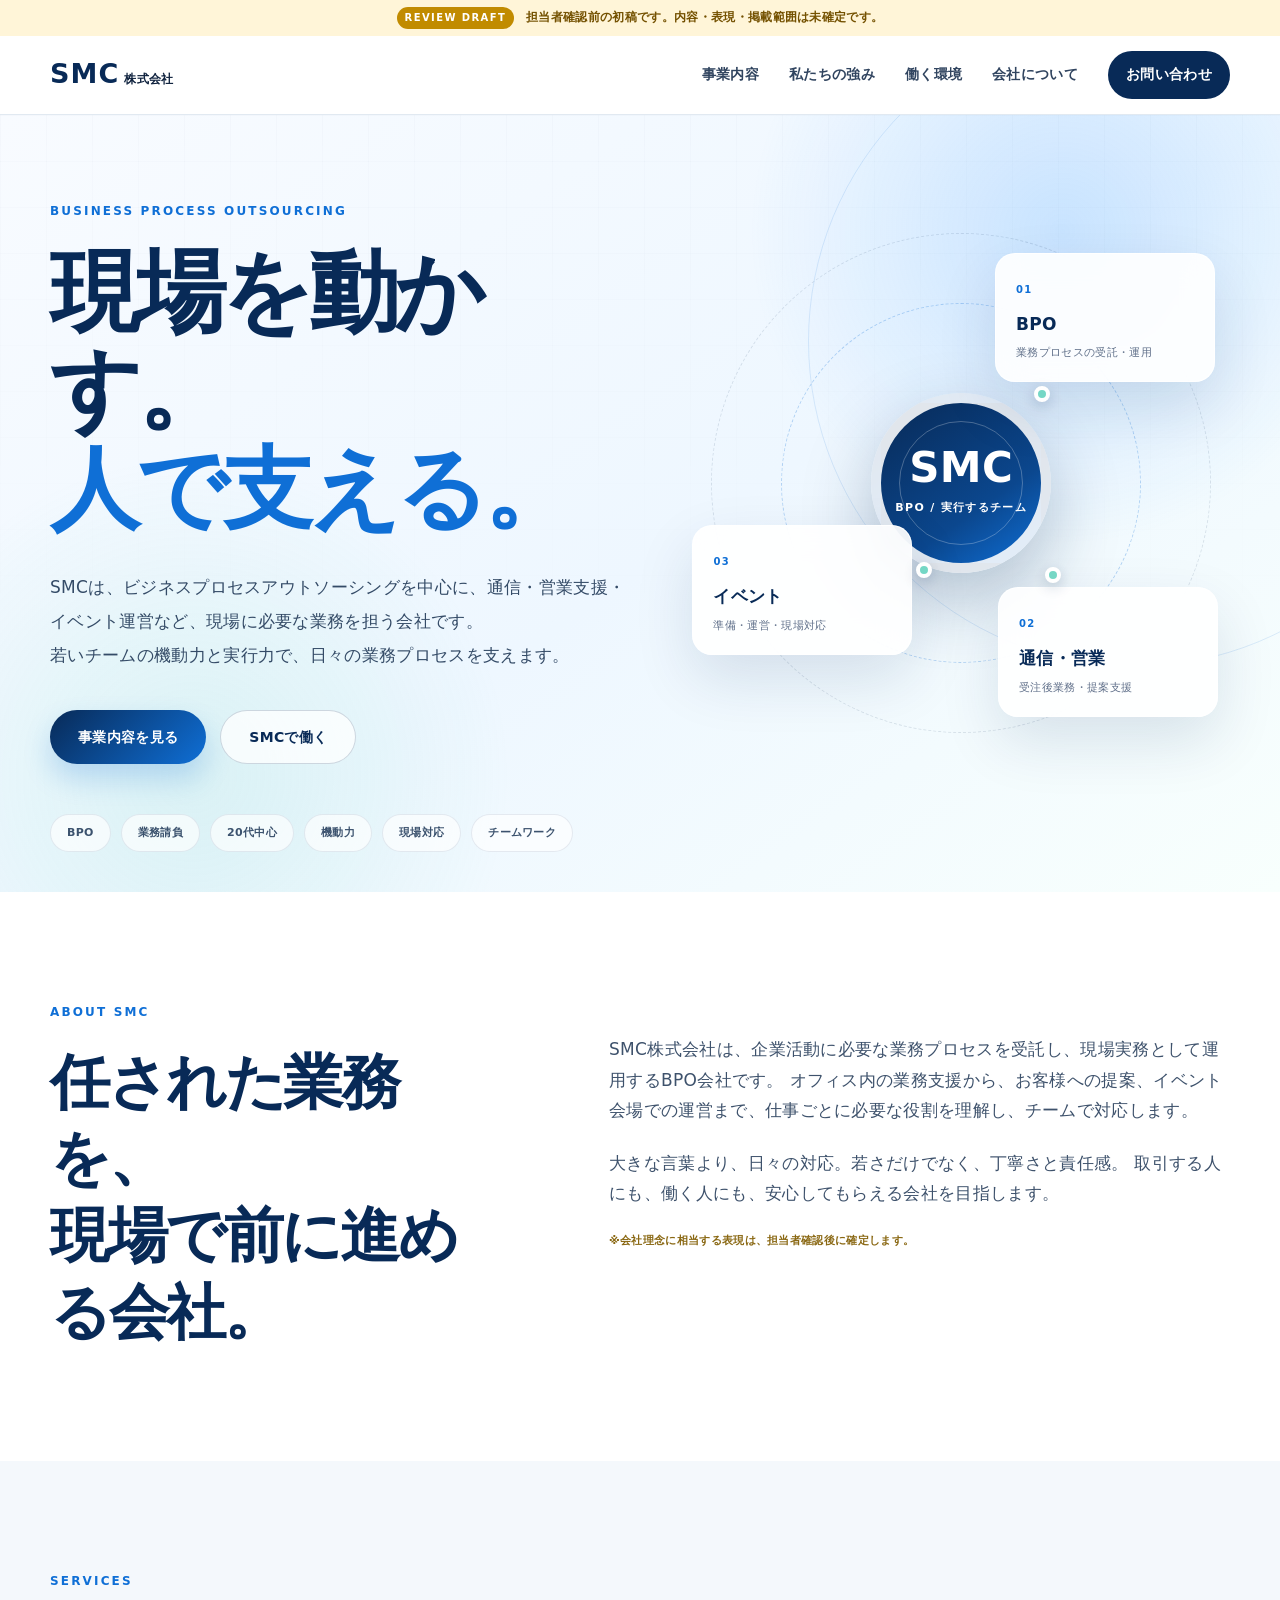
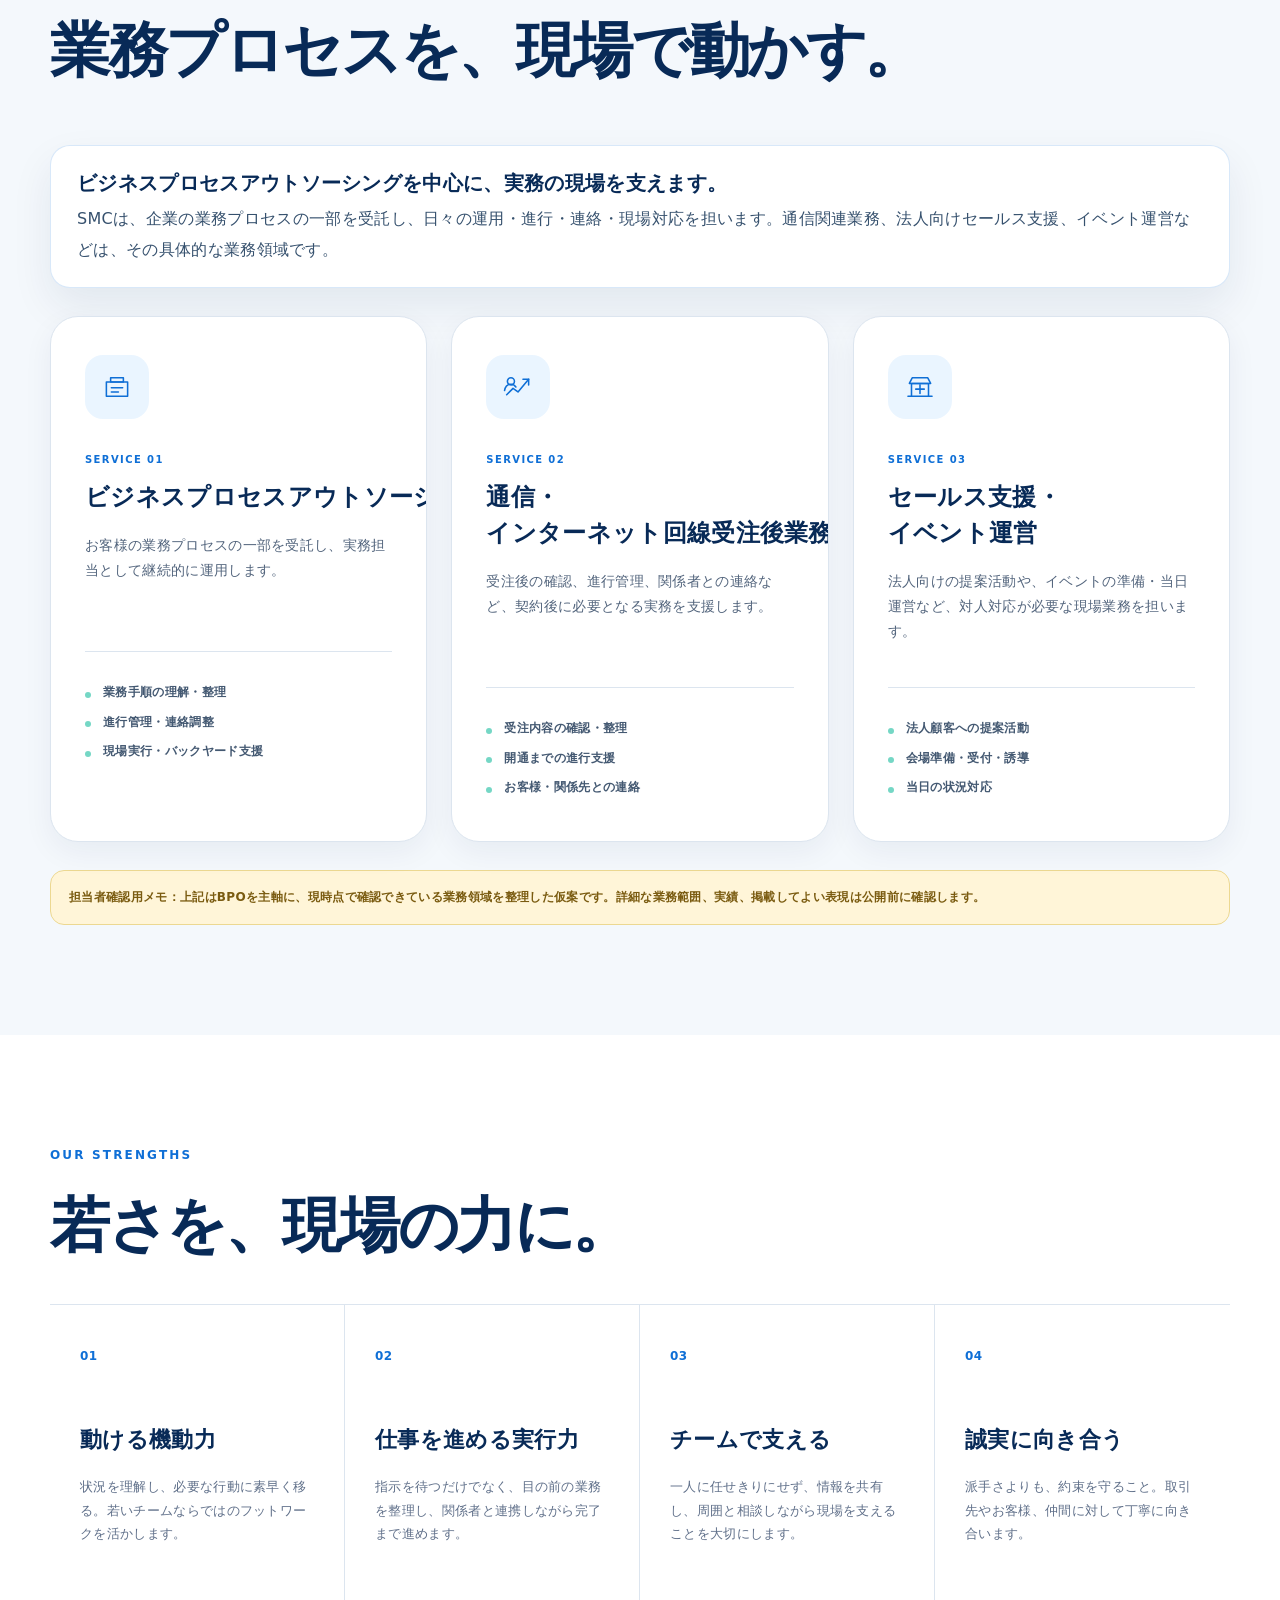
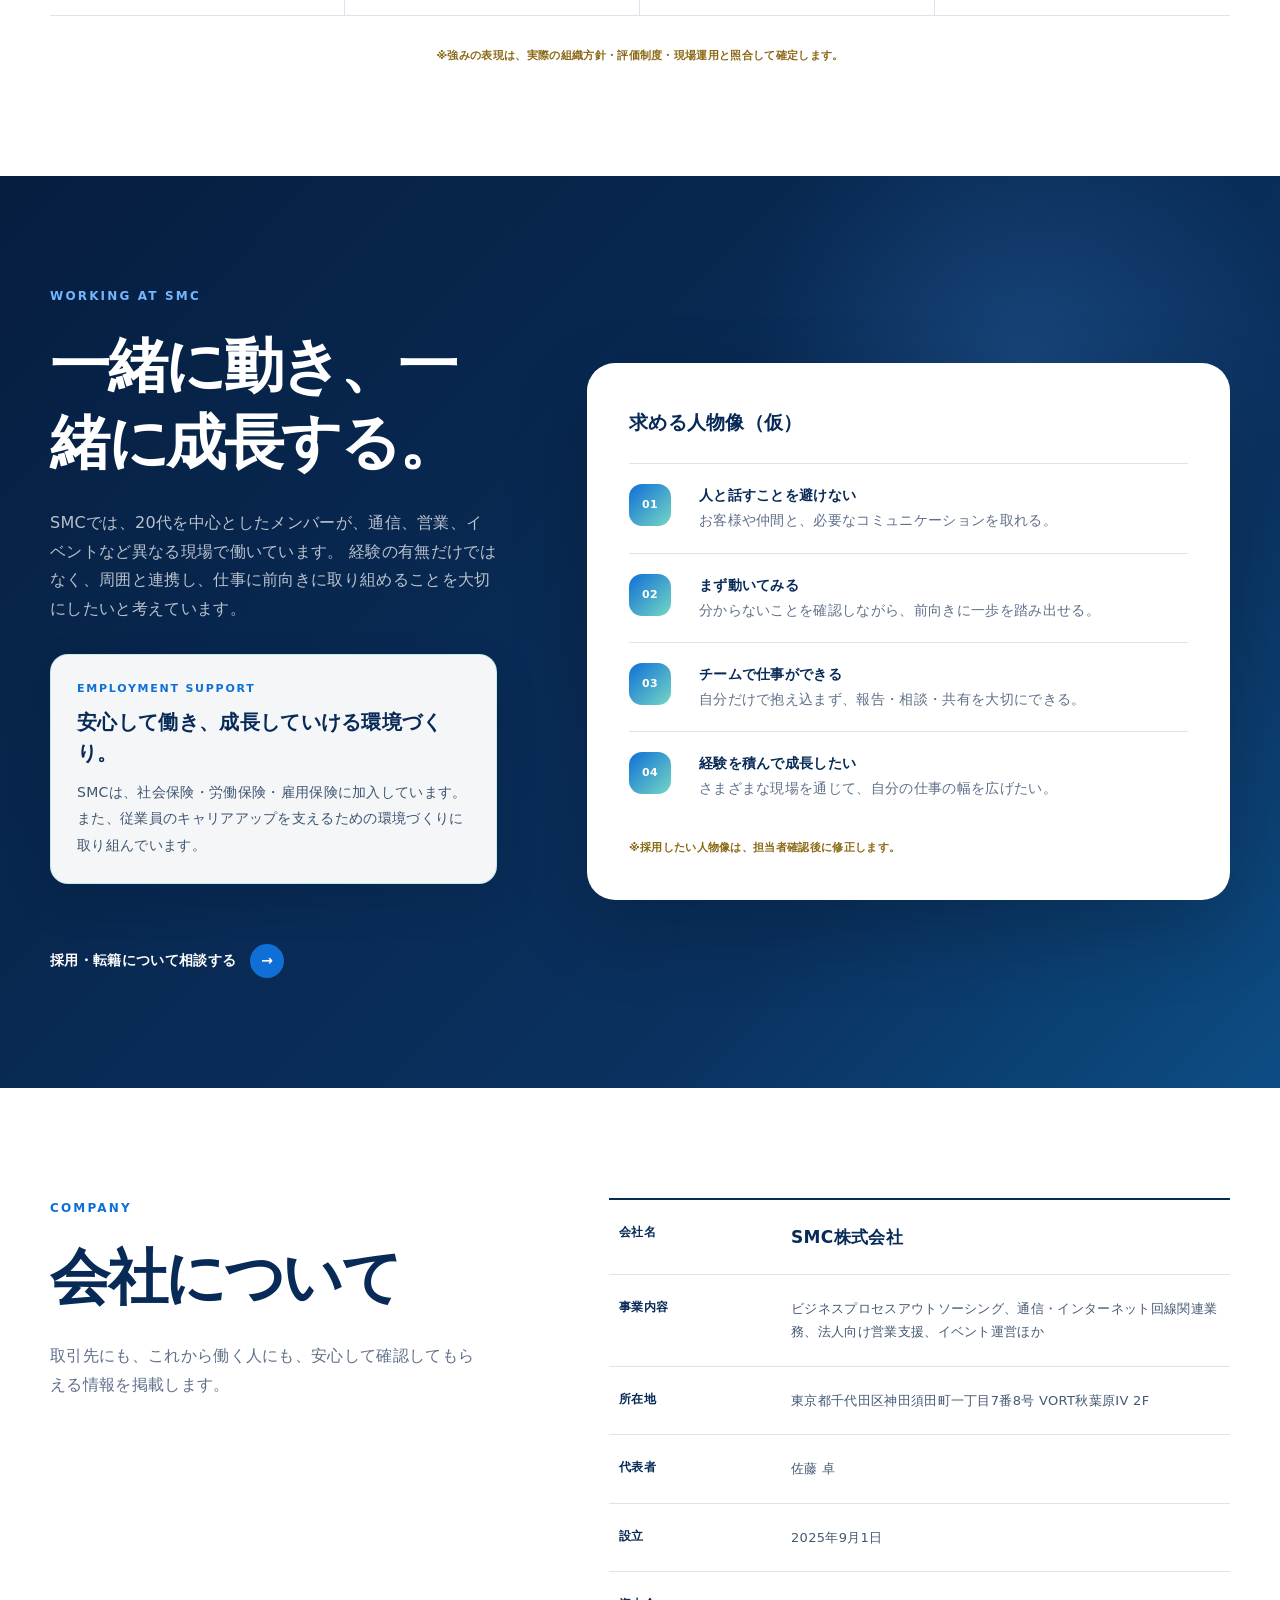
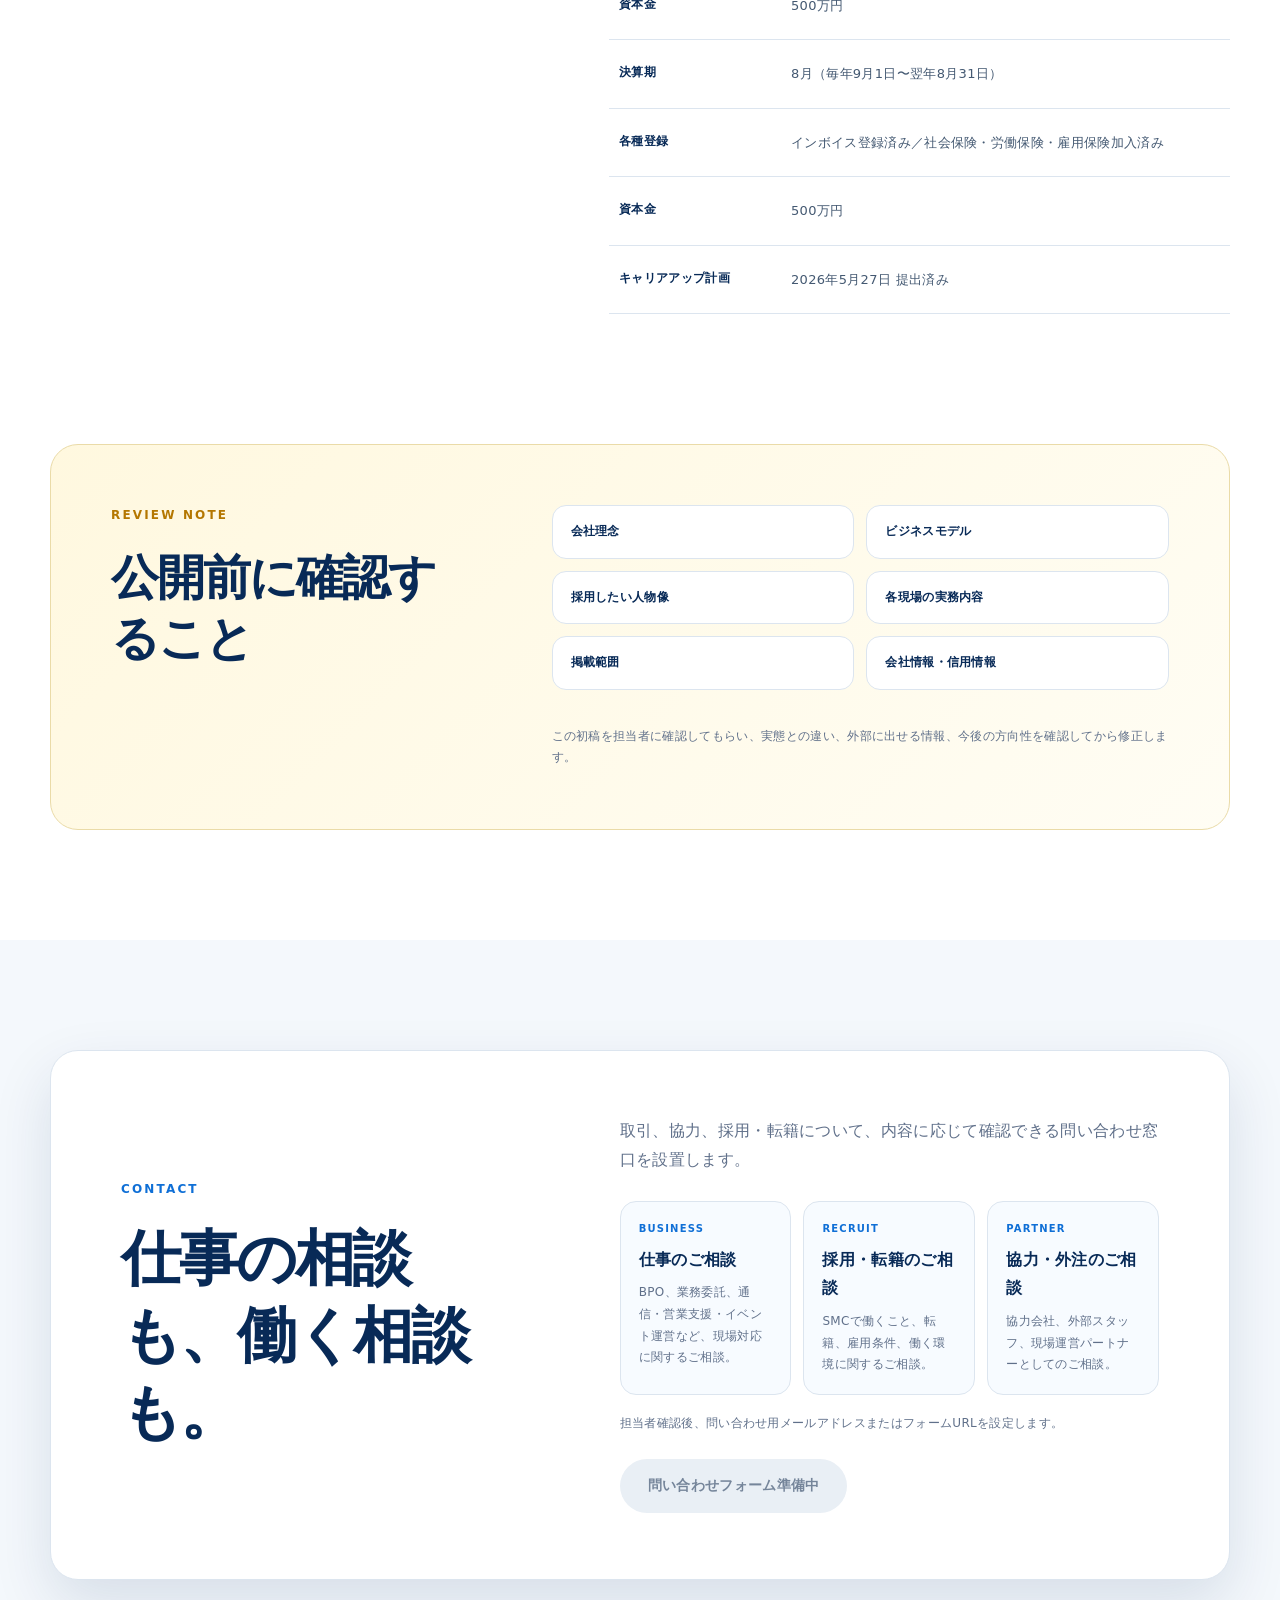
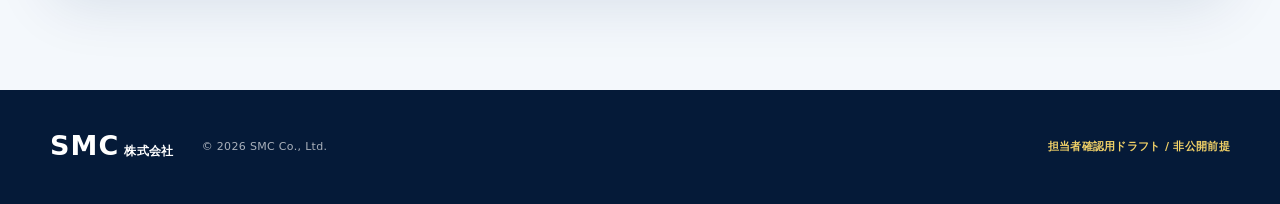
==== commit 84eeafc1: "Adjust typography for company info and navigation" ====
--- a/site/index.html
+++ b/site/index.html
@@ -11,6 +11,7 @@
   <style>
     .brand { gap: 0; }
     .brand-text strong { letter-spacing: 0.04em; }
+    .global-nav { font-size: 14px; }
     .service-card h3 { word-break: keep-all; }
     .bpo-note {
       margin: 0 0 28px;
@@ -29,6 +30,17 @@
       font-size: 20px;
       line-height: 1.5;
     }
+    .service-review-note {
+      margin: 28px 0 0;
+      padding: 16px 18px;
+      color: #7a5b10;
+      background: #fff5d8;
+      border: 1px solid #ecd891;
+      border-radius: 14px;
+      font-size: 12px;
+      font-weight: 700;
+      line-height: 1.8;
+    }
     .employment-support {
       margin: 30px 0 26px;
       padding: 24px 26px;
@@ -56,6 +68,67 @@
       color: #3e5570;
       font-size: 14px;
       line-height: 1.9;
+    }
+    .people-list strong,
+    .people-list small {
+      font-size: 14px;
+      line-height: 1.65;
+    }
+    .people-list small {
+      margin-top: 2px;
+    }
+    .company-table > div:first-child dd {
+      color: #082a57;
+      font-size: 17px;
+      font-weight: 800;
+    }
+    .review-box {
+      background: linear-gradient(135deg, #fff8df, #fffdf4);
+      border-color: #eadba8;
+    }
+    .review-box .section-label {
+      color: #b47700;
+    }
+    .contact-routes {
+      display: grid;
+      grid-template-columns: repeat(3, 1fr);
+      gap: 12px;
+      margin: 26px 0 18px;
+    }
+    .contact-route {
+      padding: 18px;
+      background: #f7fbff;
+      border: 1px solid #dce5ef;
+      border-radius: 16px;
+    }
+    .contact-route span {
+      display: block;
+      margin-bottom: 8px;
+      color: #0f6fd6;
+      font-size: 10px;
+      font-weight: 900;
+      letter-spacing: 0.12em;
+    }
+    .contact-route h3 {
+      margin: 0 0 8px;
+      color: #082a57;
+      font-size: 16px;
+    }
+    .contact-route p {
+      margin: 0 !important;
+      font-size: 12px;
+      line-height: 1.8;
+    }
+    .contact-note {
+      margin-top: 18px !important;
+      font-size: 12px;
+    }
+    @media (max-width: 980px) {
+      .global-nav a { font-size: 12px; }
+    }
+    @media (max-width: 760px) {
+      .global-nav a { font-size: 18px; }
+      .contact-routes { grid-template-columns: 1fr; }
     }
   </style>
   <script src="./script.js" defer></script>
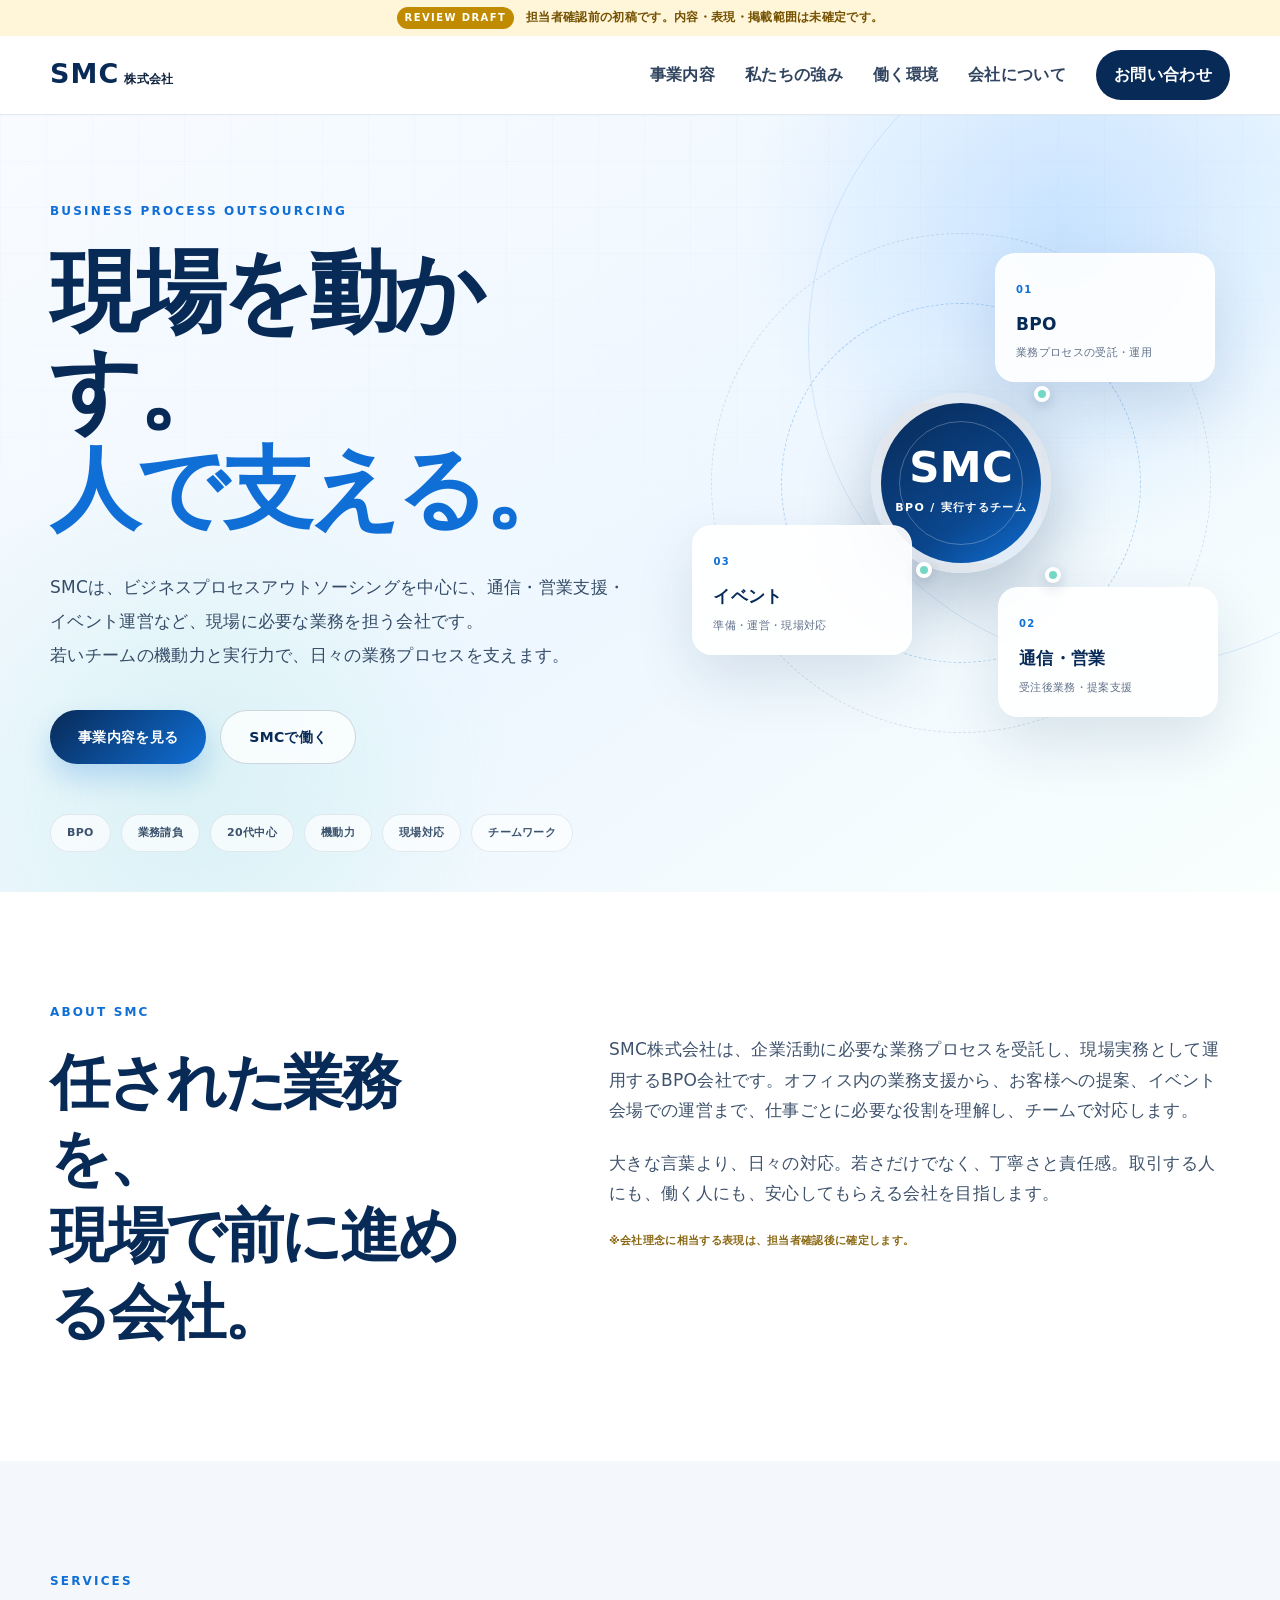
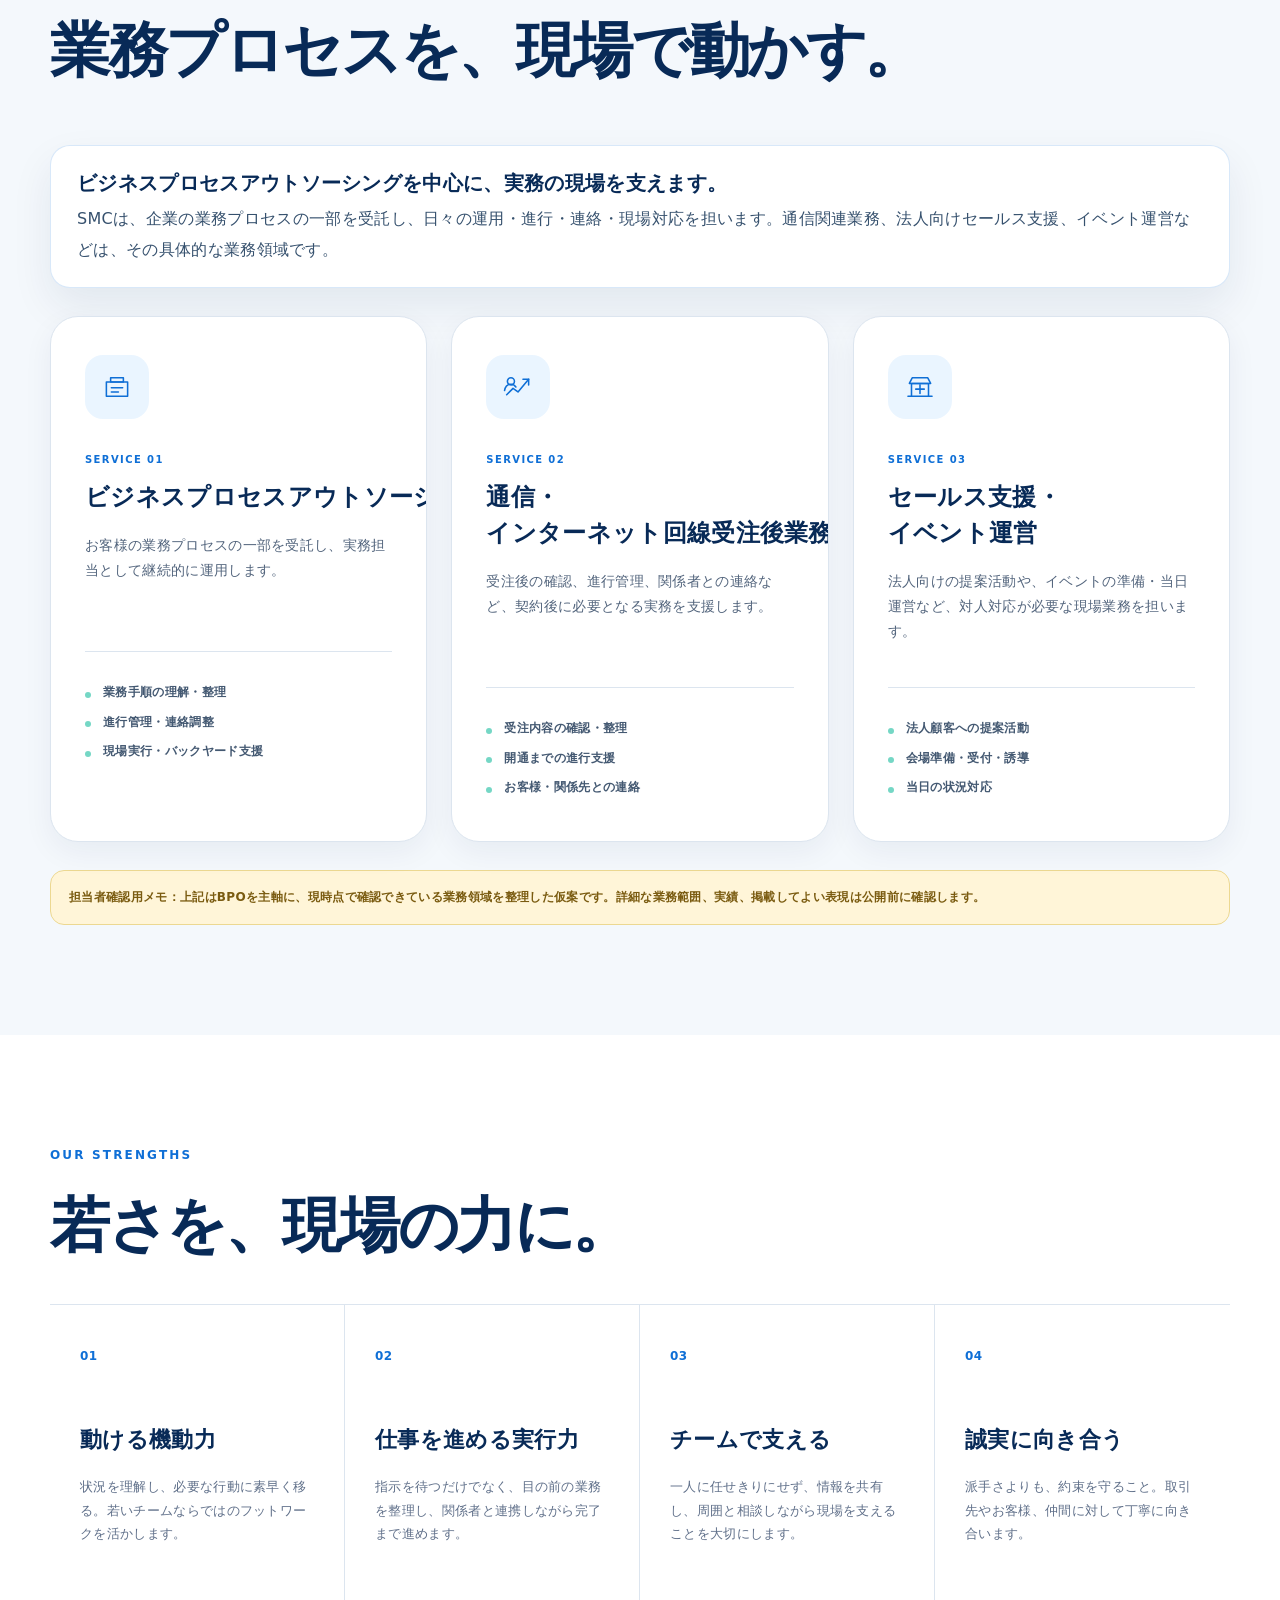
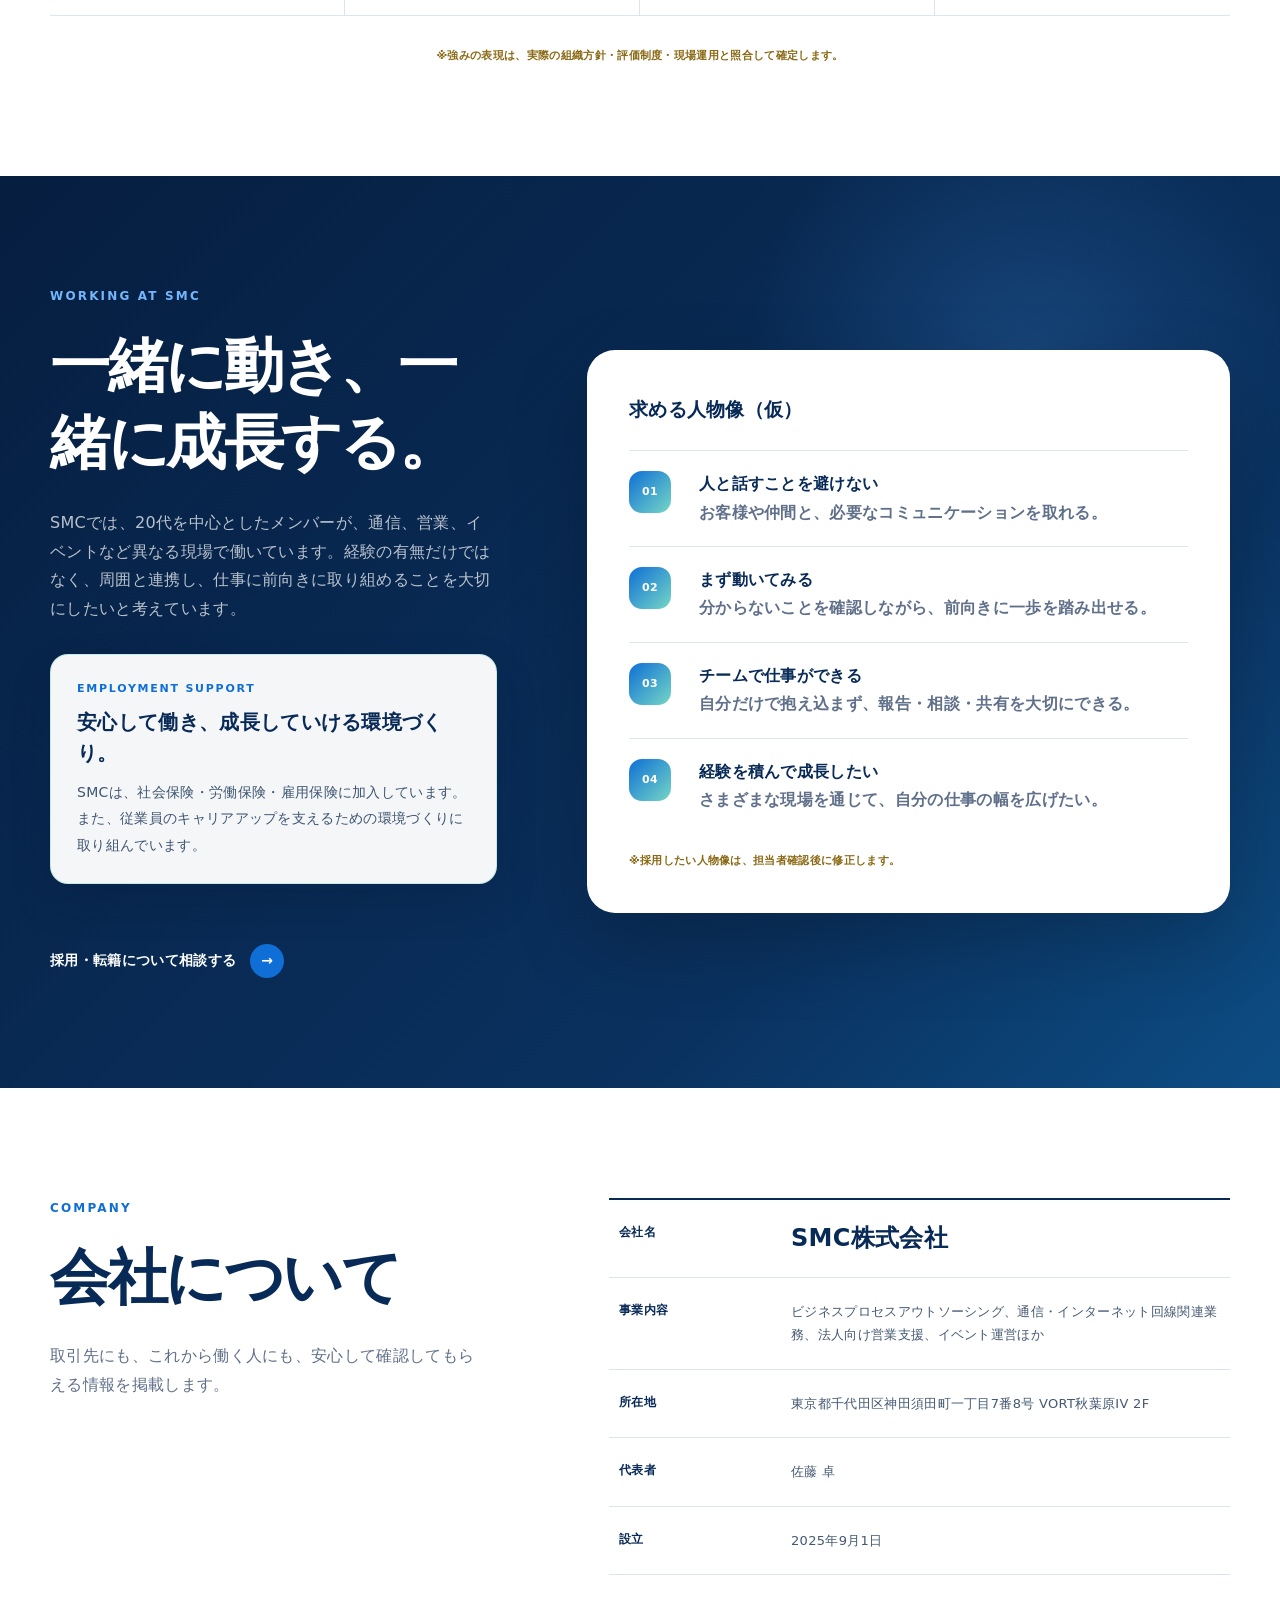
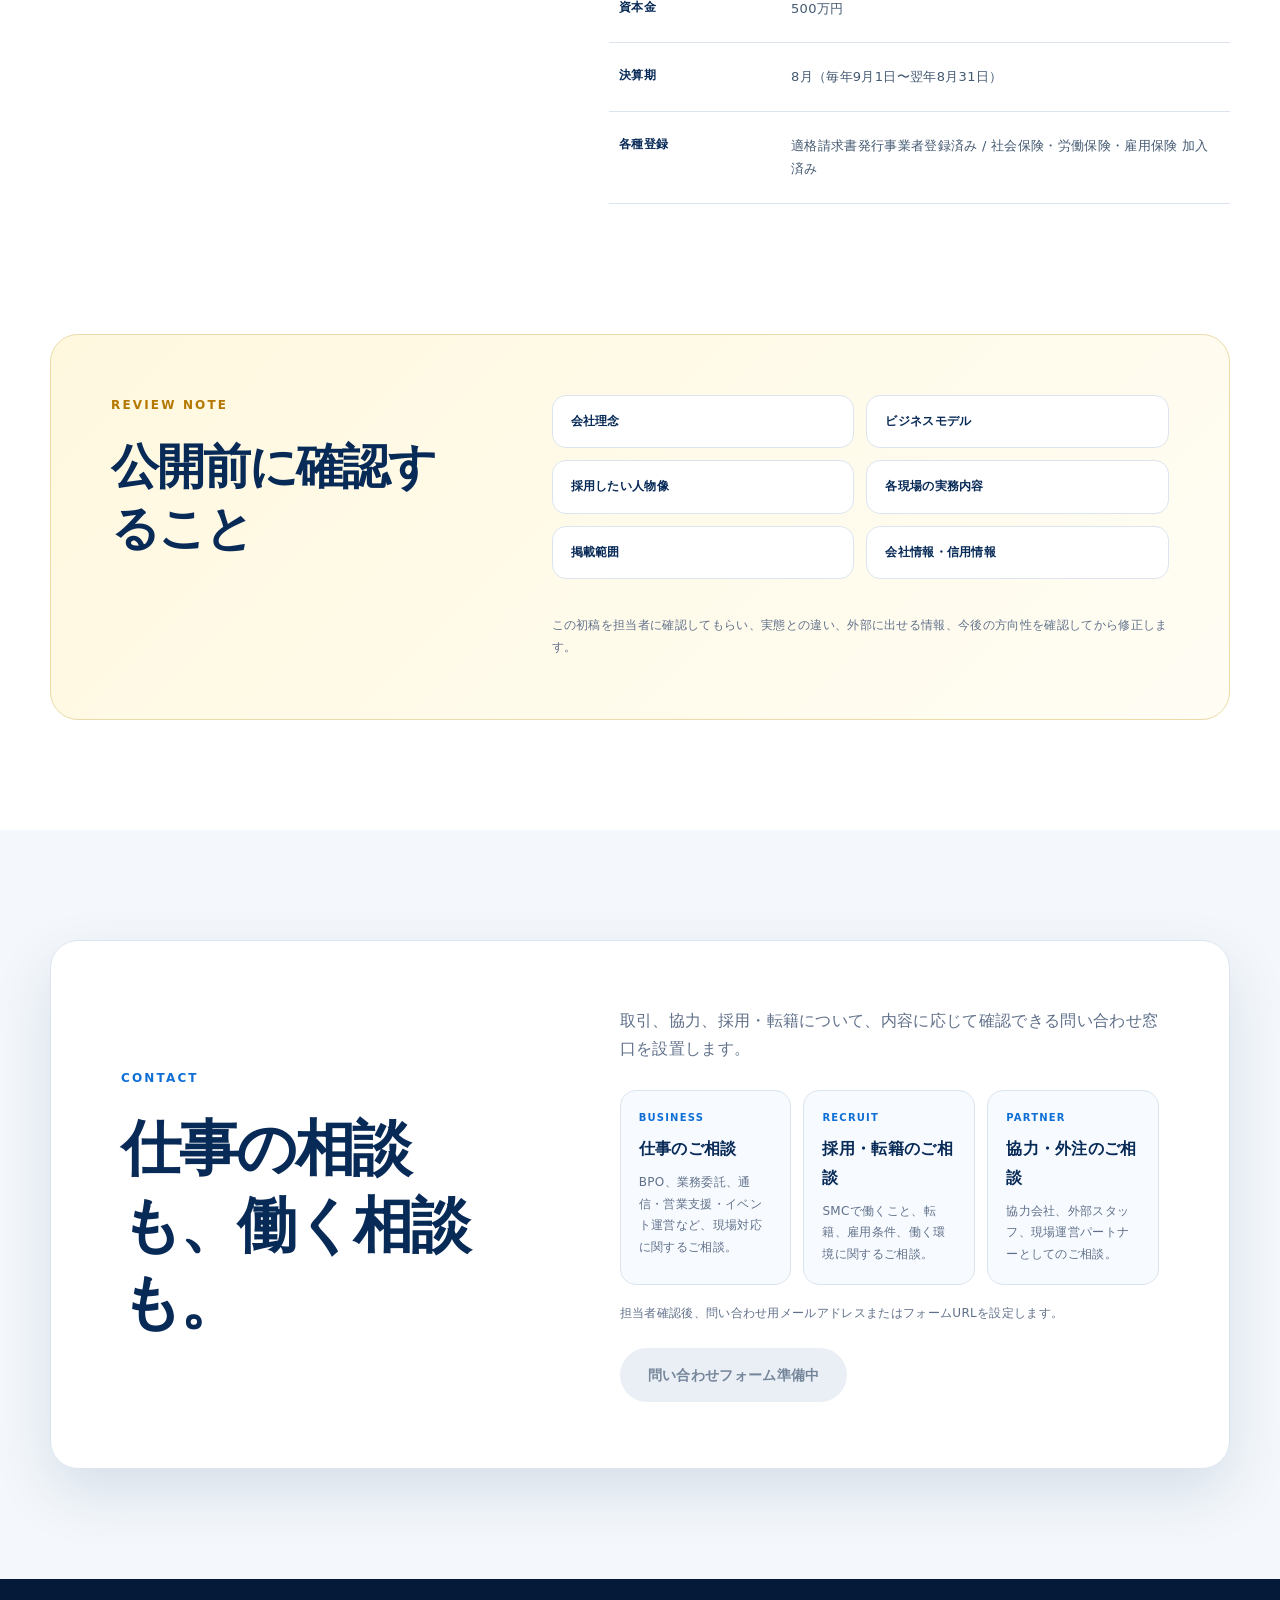
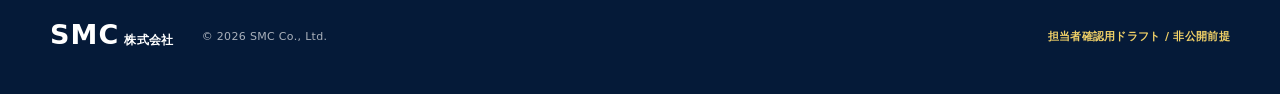
==== commit 8662ad92: "Make font size adjustments explicit in HTML" ====
--- a/site/index.html
+++ b/site/index.html
@@ -8,11 +8,22 @@
   <title>SMC株式会社｜BPOで現場を支える</title>
   <meta name="description" content="ビジネスプロセスアウトソーシングを中心に、通信・インターネット回線の受注後業務、法人向け営業支援、イベント運営など、現場の実行を支えるSMC株式会社のWebサイト初稿です。">
   <link rel="stylesheet" href="./styles.css">
+  <link rel="stylesheet" href="./mobile-fix.css">
   <style>
     .brand { gap: 0; }
     .brand-text strong { letter-spacing: 0.04em; }
-    .global-nav { font-size: 14px; }
     .service-card h3 { word-break: keep-all; }
+
+    .global-nav,
+    .global-nav a {
+      font-size: 16px !important;
+      font-weight: 800 !important;
+    }
+
+    .nav-cta {
+      font-size: 16px !important;
+    }
+
     .bpo-note {
       margin: 0 0 28px;
       padding: 22px 26px;
@@ -69,19 +80,24 @@
       font-size: 14px;
       line-height: 1.9;
     }
+
     .people-list strong,
     .people-list small {
-      font-size: 14px;
-      line-height: 1.65;
+      font-size: 16px !important;
+      line-height: 1.65 !important;
     }
     .people-list small {
-      margin-top: 2px;
-    }
+      margin-top: 2px !important;
+      font-weight: 700 !important;
+    }
+
     .company-table > div:first-child dd {
-      color: #082a57;
-      font-size: 17px;
-      font-weight: 800;
-    }
+      color: #082a57 !important;
+      font-size: 24px !important;
+      font-weight: 900 !important;
+      line-height: 1.4 !important;
+    }
+
     .review-box {
       background: linear-gradient(135deg, #fff8df, #fffdf4);
       border-color: #eadba8;
@@ -123,11 +139,12 @@
       margin-top: 18px !important;
       font-size: 12px;
     }
+
     @media (max-width: 980px) {
-      .global-nav a { font-size: 12px; }
+      .global-nav a { font-size: 15px !important; }
     }
     @media (max-width: 760px) {
-      .global-nav a { font-size: 18px; }
+      .global-nav a { font-size: 19px !important; }
       .contact-routes { grid-template-columns: 1fr; }
     }
   </style>
@@ -146,12 +163,10 @@
       <a class="brand" href="#top" aria-label="SMC株式会社 トップへ">
         <span class="brand-text"><strong>SMC</strong><small>株式会社</small></span>
       </a>
-
       <button class="menu-button" type="button" aria-expanded="false" aria-controls="global-nav">
         <span></span><span></span><span></span>
         <span class="sr-only">メニューを開く</span>
       </button>
-
       <nav class="global-nav" id="global-nav" aria-label="グローバルナビゲーション">
         <a href="#services">事業内容</a>
         <a href="#strengths">私たちの強み</a>
@@ -182,34 +197,14 @@
         <div class="hero-visual" aria-label="SMCの業務領域を表したイメージ">
           <div class="orbit orbit-one"></div>
           <div class="orbit orbit-two"></div>
-          <div class="visual-core">
-            <strong>SMC</strong>
-            <span>BPO / 実行するチーム</span>
-          </div>
-          <div class="visual-card card-telecom">
-            <span class="card-number">01</span>
-            <strong>BPO</strong>
-            <small>業務プロセスの受託・運用</small>
-          </div>
-          <div class="visual-card card-sales">
-            <span class="card-number">02</span>
-            <strong>通信・営業</strong>
-            <small>受注後業務・提案支援</small>
-          </div>
-          <div class="visual-card card-event">
-            <span class="card-number">03</span>
-            <strong>イベント</strong>
-            <small>準備・運営・現場対応</small>
-          </div>
+          <div class="visual-core"><strong>SMC</strong><span>BPO / 実行するチーム</span></div>
+          <div class="visual-card card-telecom"><span class="card-number">01</span><strong>BPO</strong><small>業務プロセスの受託・運用</small></div>
+          <div class="visual-card card-sales"><span class="card-number">02</span><strong>通信・営業</strong><small>受注後業務・提案支援</small></div>
+          <div class="visual-card card-event"><span class="card-number">03</span><strong>イベント</strong><small>準備・運営・現場対応</small></div>
         </div>
       </div>
       <div class="hero-tags container" aria-label="SMCの特徴">
-        <span>BPO</span>
-        <span>業務請負</span>
-        <span>20代中心</span>
-        <span>機動力</span>
-        <span>現場対応</span>
-        <span>チームワーク</span>
+        <span>BPO</span><span>業務請負</span><span>20代中心</span><span>機動力</span><span>現場対応</span><span>チームワーク</span>
       </div>
     </section>
 
@@ -220,14 +215,8 @@
           <h2>任された業務を、<br>現場で前に進める会社。</h2>
         </div>
         <div class="intro-copy">
-          <p>
-            SMC株式会社は、企業活動に必要な業務プロセスを受託し、現場実務として運用するBPO会社です。
-            オフィス内の業務支援から、お客様への提案、イベント会場での運営まで、仕事ごとに必要な役割を理解し、チームで対応します。
-          </p>
-          <p>
-            大きな言葉より、日々の対応。若さだけでなく、丁寧さと責任感。
-            取引する人にも、働く人にも、安心してもらえる会社を目指します。
-          </p>
+          <p>SMC株式会社は、企業活動に必要な業務プロセスを受託し、現場実務として運用するBPO会社です。オフィス内の業務支援から、お客様への提案、イベント会場での運営まで、仕事ごとに必要な役割を理解し、チームで対応します。</p>
+          <p>大きな言葉より、日々の対応。若さだけでなく、丁寧さと責任感。取引する人にも、働く人にも、安心してもらえる会社を目指します。</p>
           <p class="review-note">※会社理念に相当する表現は、担当者確認後に確定します。</p>
         </div>
       </div>
@@ -236,103 +225,44 @@
     <section class="services section section-tint" id="services">
       <div class="container">
         <div class="section-heading">
-          <div>
-            <p class="section-label">SERVICES</p>
-            <h2>業務プロセスを、現場で動かす。</h2>
-          </div>
-        </div>
-
+          <div><p class="section-label">SERVICES</p><h2>業務プロセスを、現場で動かす。</h2></div>
+        </div>
         <div class="bpo-note">
           <strong>ビジネスプロセスアウトソーシングを中心に、実務の現場を支えます。</strong>
           SMCは、企業の業務プロセスの一部を受託し、日々の運用・進行・連絡・現場対応を担います。通信関連業務、法人向けセールス支援、イベント運営などは、その具体的な業務領域です。
         </div>
-
         <div class="service-grid">
           <article class="service-card">
-            <div class="service-icon" aria-hidden="true">
-              <svg viewBox="0 0 48 48"><path d="M9 17h30v20H9z"/><path d="M15 11h18v6H15z"/><path d="M16 25h16M16 31h10"/></svg>
-            </div>
-            <p class="service-index">SERVICE 01</p>
-            <h3>ビジネスプロセスアウトソーシング</h3>
-            <p>
-              お客様の業務プロセスの一部を受託し、実務担当として継続的に運用します。
-            </p>
-            <ul>
-              <li>業務手順の理解・整理</li>
-              <li>進行管理・連絡調整</li>
-              <li>現場実行・バックヤード支援</li>
-            </ul>
+            <div class="service-icon" aria-hidden="true"><svg viewBox="0 0 48 48"><path d="M9 17h30v20H9z"/><path d="M15 11h18v6H15z"/><path d="M16 25h16M16 31h10"/></svg></div>
+            <p class="service-index">SERVICE 01</p><h3>ビジネスプロセスアウトソーシング</h3>
+            <p>お客様の業務プロセスの一部を受託し、実務担当として継続的に運用します。</p>
+            <ul><li>業務手順の理解・整理</li><li>進行管理・連絡調整</li><li>現場実行・バックヤード支援</li></ul>
           </article>
-
           <article class="service-card">
-            <div class="service-icon" aria-hidden="true">
-              <svg viewBox="0 0 48 48"><path d="M8 35l9-9 7 5 15-18"/><path d="M31 13h8v8"/><circle cx="14" cy="16" r="5"/><path d="M5 29c1-6 5-9 9-9 3 0 5 1 7 4"/></svg>
-            </div>
-            <p class="service-index">SERVICE 02</p>
-            <h3>通信・インターネット回線受注後業務</h3>
-            <p>
-              受注後の確認、進行管理、関係者との連絡など、契約後に必要となる実務を支援します。
-            </p>
-            <ul>
-              <li>受注内容の確認・整理</li>
-              <li>開通までの進行支援</li>
-              <li>お客様・関係先との連絡</li>
-            </ul>
+            <div class="service-icon" aria-hidden="true"><svg viewBox="0 0 48 48"><path d="M8 35l9-9 7 5 15-18"/><path d="M31 13h8v8"/><circle cx="14" cy="16" r="5"/><path d="M5 29c1-6 5-9 9-9 3 0 5 1 7 4"/></svg></div>
+            <p class="service-index">SERVICE 02</p><h3>通信・インターネット回線受注後業務</h3>
+            <p>受注後の確認、進行管理、関係者との連絡など、契約後に必要となる実務を支援します。</p>
+            <ul><li>受注内容の確認・整理</li><li>開通までの進行支援</li><li>お客様・関係先との連絡</li></ul>
           </article>
-
           <article class="service-card">
-            <div class="service-icon" aria-hidden="true">
-              <svg viewBox="0 0 48 48"><path d="M7 37h34M12 37V19h24v18"/><path d="M9 19h30l-4-8H13z"/><path d="M18 27h12M24 21v12"/></svg>
-            </div>
-            <p class="service-index">SERVICE 03</p>
-            <h3>セールス支援・イベント運営</h3>
-            <p>
-              法人向けの提案活動や、イベントの準備・当日運営など、対人対応が必要な現場業務を担います。
-            </p>
-            <ul>
-              <li>法人顧客への提案活動</li>
-              <li>会場準備・受付・誘導</li>
-              <li>当日の状況対応</li>
-            </ul>
+            <div class="service-icon" aria-hidden="true"><svg viewBox="0 0 48 48"><path d="M7 37h34M12 37V19h24v18"/><path d="M9 19h30l-4-8H13z"/><path d="M18 27h12M24 21v12"/></svg></div>
+            <p class="service-index">SERVICE 03</p><h3>セールス支援・イベント運営</h3>
+            <p>法人向けの提案活動や、イベントの準備・当日運営など、対人対応が必要な現場業務を担います。</p>
+            <ul><li>法人顧客への提案活動</li><li>会場準備・受付・誘導</li><li>当日の状況対応</li></ul>
           </article>
         </div>
-
-        <p class="service-review-note">
-          担当者確認用メモ：上記はBPOを主軸に、現時点で確認できている業務領域を整理した仮案です。詳細な業務範囲、実績、掲載してよい表現は公開前に確認します。
-        </p>
+        <p class="service-review-note">担当者確認用メモ：上記はBPOを主軸に、現時点で確認できている業務領域を整理した仮案です。詳細な業務範囲、実績、掲載してよい表現は公開前に確認します。</p>
       </div>
     </section>
 
     <section class="strengths section" id="strengths">
       <div class="container">
-        <div class="section-heading compact">
-          <div>
-            <p class="section-label">OUR STRENGTHS</p>
-            <h2>若さを、現場の力に。</h2>
-          </div>
-        </div>
-
+        <div class="section-heading compact"><div><p class="section-label">OUR STRENGTHS</p><h2>若さを、現場の力に。</h2></div></div>
         <div class="strength-grid">
-          <article>
-            <span>01</span>
-            <h3>動ける機動力</h3>
-            <p>状況を理解し、必要な行動に素早く移る。若いチームならではのフットワークを活かします。</p>
-          </article>
-          <article>
-            <span>02</span>
-            <h3>仕事を進める実行力</h3>
-            <p>指示を待つだけでなく、目の前の業務を整理し、関係者と連携しながら完了まで進めます。</p>
-          </article>
-          <article>
-            <span>03</span>
-            <h3>チームで支える</h3>
-            <p>一人に任せきりにせず、情報を共有し、周囲と相談しながら現場を支えることを大切にします。</p>
-          </article>
-          <article>
-            <span>04</span>
-            <h3>誠実に向き合う</h3>
-            <p>派手さよりも、約束を守ること。取引先やお客様、仲間に対して丁寧に向き合います。</p>
-          </article>
+          <article><span>01</span><h3>動ける機動力</h3><p>状況を理解し、必要な行動に素早く移る。若いチームならではのフットワークを活かします。</p></article>
+          <article><span>02</span><h3>仕事を進める実行力</h3><p>指示を待つだけでなく、目の前の業務を整理し、関係者と連携しながら完了まで進めます。</p></article>
+          <article><span>03</span><h3>チームで支える</h3><p>一人に任せきりにせず、情報を共有し、周囲と相談しながら現場を支えることを大切にします。</p></article>
+          <article><span>04</span><h3>誠実に向き合う</h3><p>派手さよりも、約束を守ること。取引先やお客様、仲間に対して丁寧に向き合います。</p></article>
         </div>
         <p class="review-note wide">※強みの表現は、実際の組織方針・評価制度・現場運用と照合して確定します。</p>
       </div>
@@ -343,21 +273,10 @@
         <div class="people-copy">
           <p class="section-label light">WORKING AT SMC</p>
           <h2>一緒に動き、一緒に成長する。</h2>
-          <p>
-            SMCでは、20代を中心としたメンバーが、通信、営業、イベントなど異なる現場で働いています。
-            経験の有無だけではなく、周囲と連携し、仕事に前向きに取り組めることを大切にしたいと考えています。
-          </p>
-          <div class="employment-support">
-            <p class="employment-support-label">EMPLOYMENT SUPPORT</p>
-            <h3>安心して働き、成長していける環境づくり。</h3>
-            <p>
-              SMCは、社会保険・労働保険・雇用保険に加入しています。
-              また、従業員のキャリアアップを支えるための環境づくりに取り組んでいます。
-            </p>
-          </div>
+          <p>SMCでは、20代を中心としたメンバーが、通信、営業、イベントなど異なる現場で働いています。経験の有無だけではなく、周囲と連携し、仕事に前向きに取り組めることを大切にしたいと考えています。</p>
+          <div class="employment-support"><p class="employment-support-label">EMPLOYMENT SUPPORT</p><h3>安心して働き、成長していける環境づくり。</h3><p>SMCは、社会保険・労働保険・雇用保険に加入しています。また、従業員のキャリアアップを支えるための環境づくりに取り組んでいます。</p></div>
           <a class="text-link" href="#contact">採用・転籍について相談する <span>→</span></a>
         </div>
-
         <div class="people-panel">
           <p class="panel-title">求める人物像（仮）</p>
           <div class="people-list">
@@ -373,13 +292,7 @@
 
     <section class="company section" id="company">
       <div class="container company-grid">
-        <div>
-          <p class="section-label">COMPANY</p>
-          <h2>会社について</h2>
-          <p class="company-lead">
-            取引先にも、これから働く人にも、安心して確認してもらえる情報を掲載します。
-          </p>
-        </div>
+        <div><p class="section-label">COMPANY</p><h2>会社について</h2><p class="company-lead">取引先にも、これから働く人にも、安心して確認してもらえる情報を掲載します。</p></div>
         <dl class="company-table">
           <div><dt>会社名</dt><dd>SMC株式会社</dd></div>
           <div><dt>事業内容</dt><dd>ビジネスプロセスアウトソーシング、通信・インターネット回線関連業務、法人向け営業支援、イベント運営ほか</dd></div>
@@ -395,54 +308,23 @@
 
     <section class="review-section section">
       <div class="container review-box">
-        <div>
-          <p class="section-label">REVIEW NOTE</p>
-          <h2>公開前に確認すること</h2>
-        </div>
-        <div class="review-items">
-          <span>会社理念</span>
-          <span>ビジネスモデル</span>
-          <span>採用したい人物像</span>
-          <span>各現場の実務内容</span>
-          <span>掲載範囲</span>
-          <span>会社情報・信用情報</span>
-        </div>
-        <p>
-          この初稿を担当者に確認してもらい、実態との違い、外部に出せる情報、今後の方向性を確認してから修正します。
-        </p>
+        <div><p class="section-label">REVIEW NOTE</p><h2>公開前に確認すること</h2></div>
+        <div class="review-items"><span>会社理念</span><span>ビジネスモデル</span><span>採用したい人物像</span><span>各現場の実務内容</span><span>掲載範囲</span><span>会社情報・信用情報</span></div>
+        <p>この初稿を担当者に確認してもらい、実態との違い、外部に出せる情報、今後の方向性を確認してから修正します。</p>
       </div>
     </section>
 
     <section class="contact section section-tint" id="contact">
       <div class="container contact-box">
+        <div><p class="section-label">CONTACT</p><h2>仕事の相談も、働く相談も。</h2></div>
         <div>
-          <p class="section-label">CONTACT</p>
-          <h2>仕事の相談も、働く相談も。</h2>
-        </div>
-        <div>
-          <p>
-            取引、協力、採用・転籍について、内容に応じて確認できる問い合わせ窓口を設置します。
-          </p>
+          <p>取引、協力、採用・転籍について、内容に応じて確認できる問い合わせ窓口を設置します。</p>
           <div class="contact-routes" aria-label="問い合わせ種別">
-            <article class="contact-route">
-              <span>BUSINESS</span>
-              <h3>仕事のご相談</h3>
-              <p>BPO、業務委託、通信・営業支援・イベント運営など、現場対応に関するご相談。</p>
-            </article>
-            <article class="contact-route">
-              <span>RECRUIT</span>
-              <h3>採用・転籍のご相談</h3>
-              <p>SMCで働くこと、転籍、雇用条件、働く環境に関するご相談。</p>
-            </article>
-            <article class="contact-route">
-              <span>PARTNER</span>
-              <h3>協力・外注のご相談</h3>
-              <p>協力会社、外部スタッフ、現場運営パートナーとしてのご相談。</p>
-            </article>
+            <article class="contact-route"><span>BUSINESS</span><h3>仕事のご相談</h3><p>BPO、業務委託、通信・営業支援・イベント運営など、現場対応に関するご相談。</p></article>
+            <article class="contact-route"><span>RECRUIT</span><h3>採用・転籍のご相談</h3><p>SMCで働くこと、転籍、雇用条件、働く環境に関するご相談。</p></article>
+            <article class="contact-route"><span>PARTNER</span><h3>協力・外注のご相談</h3><p>協力会社、外部スタッフ、現場運営パートナーとしてのご相談。</p></article>
           </div>
-          <p class="contact-note">
-            担当者確認後、問い合わせ用メールアドレスまたはフォームURLを設定します。
-          </p>
+          <p class="contact-note">担当者確認後、問い合わせ用メールアドレスまたはフォームURLを設定します。</p>
           <span class="button button-disabled" aria-disabled="true">問い合わせフォーム準備中</span>
         </div>
       </div>
@@ -451,9 +333,7 @@
 
   <footer class="site-footer">
     <div class="container footer-inner">
-      <a class="brand brand-footer" href="#top">
-        <span class="brand-text"><strong>SMC</strong><small>株式会社</small></span>
-      </a>
+      <a class="brand brand-footer" href="#top"><span class="brand-text"><strong>SMC</strong><small>株式会社</small></span></a>
       <p>© <span id="year">2026</span> SMC Co., Ltd.</p>
       <p class="footer-draft">担当者確認用ドラフト / 非公開前提</p>
     </div>
--- a/site/mobile-fix.css
+++ b/site/mobile-fix.css
@@ -0,0 +1,96 @@
+/* Smartphone-only refinement for the hero business map. */
+@media (max-width: 760px) {
+  .hero-visual {
+    display: grid;
+    grid-template-columns: repeat(2, minmax(0, 1fr));
+    gap: 12px;
+    width: 100%;
+    min-height: 0;
+    margin-top: 12px;
+    padding: 18px 0 4px;
+    transform: none;
+  }
+
+  .hero-visual .orbit {
+    display: none;
+  }
+
+  .visual-core {
+    position: relative;
+    top: auto;
+    left: auto;
+    grid-column: 1 / -1;
+    width: 128px;
+    height: 128px;
+    margin: 0 auto 8px;
+    border-width: 7px;
+    transform: none;
+  }
+
+  .visual-core strong {
+    font-size: 31px;
+  }
+
+  .visual-core span {
+    margin-top: 6px;
+    font-size: 9px;
+  }
+
+  .visual-card,
+  .card-telecom,
+  .card-sales,
+  .card-event {
+    position: relative;
+    inset: auto;
+    width: auto;
+    min-width: 0;
+    min-height: 116px;
+    padding: 15px 14px;
+    border: 1px solid rgba(8, 42, 87, 0.08);
+    border-radius: 16px;
+    box-shadow: 0 12px 30px rgba(8, 42, 87, 0.1);
+  }
+
+  .visual-card::after {
+    display: none;
+  }
+
+  .visual-card strong {
+    font-size: 15px;
+    line-height: 1.45;
+  }
+
+  .visual-card small {
+    font-size: 10px;
+    line-height: 1.55;
+  }
+
+  .card-number {
+    margin-bottom: 7px;
+  }
+
+  .card-event {
+    grid-column: 1 / -1;
+    min-height: 0;
+  }
+
+  .hero-tags {
+    gap: 8px;
+    margin-top: 28px;
+  }
+
+  .hero-tags span {
+    padding: 7px 12px;
+    font-size: 10px;
+  }
+}
+
+@media (max-width: 380px) {
+  .hero-visual {
+    grid-template-columns: 1fr;
+  }
+
+  .card-event {
+    grid-column: auto;
+  }
+}
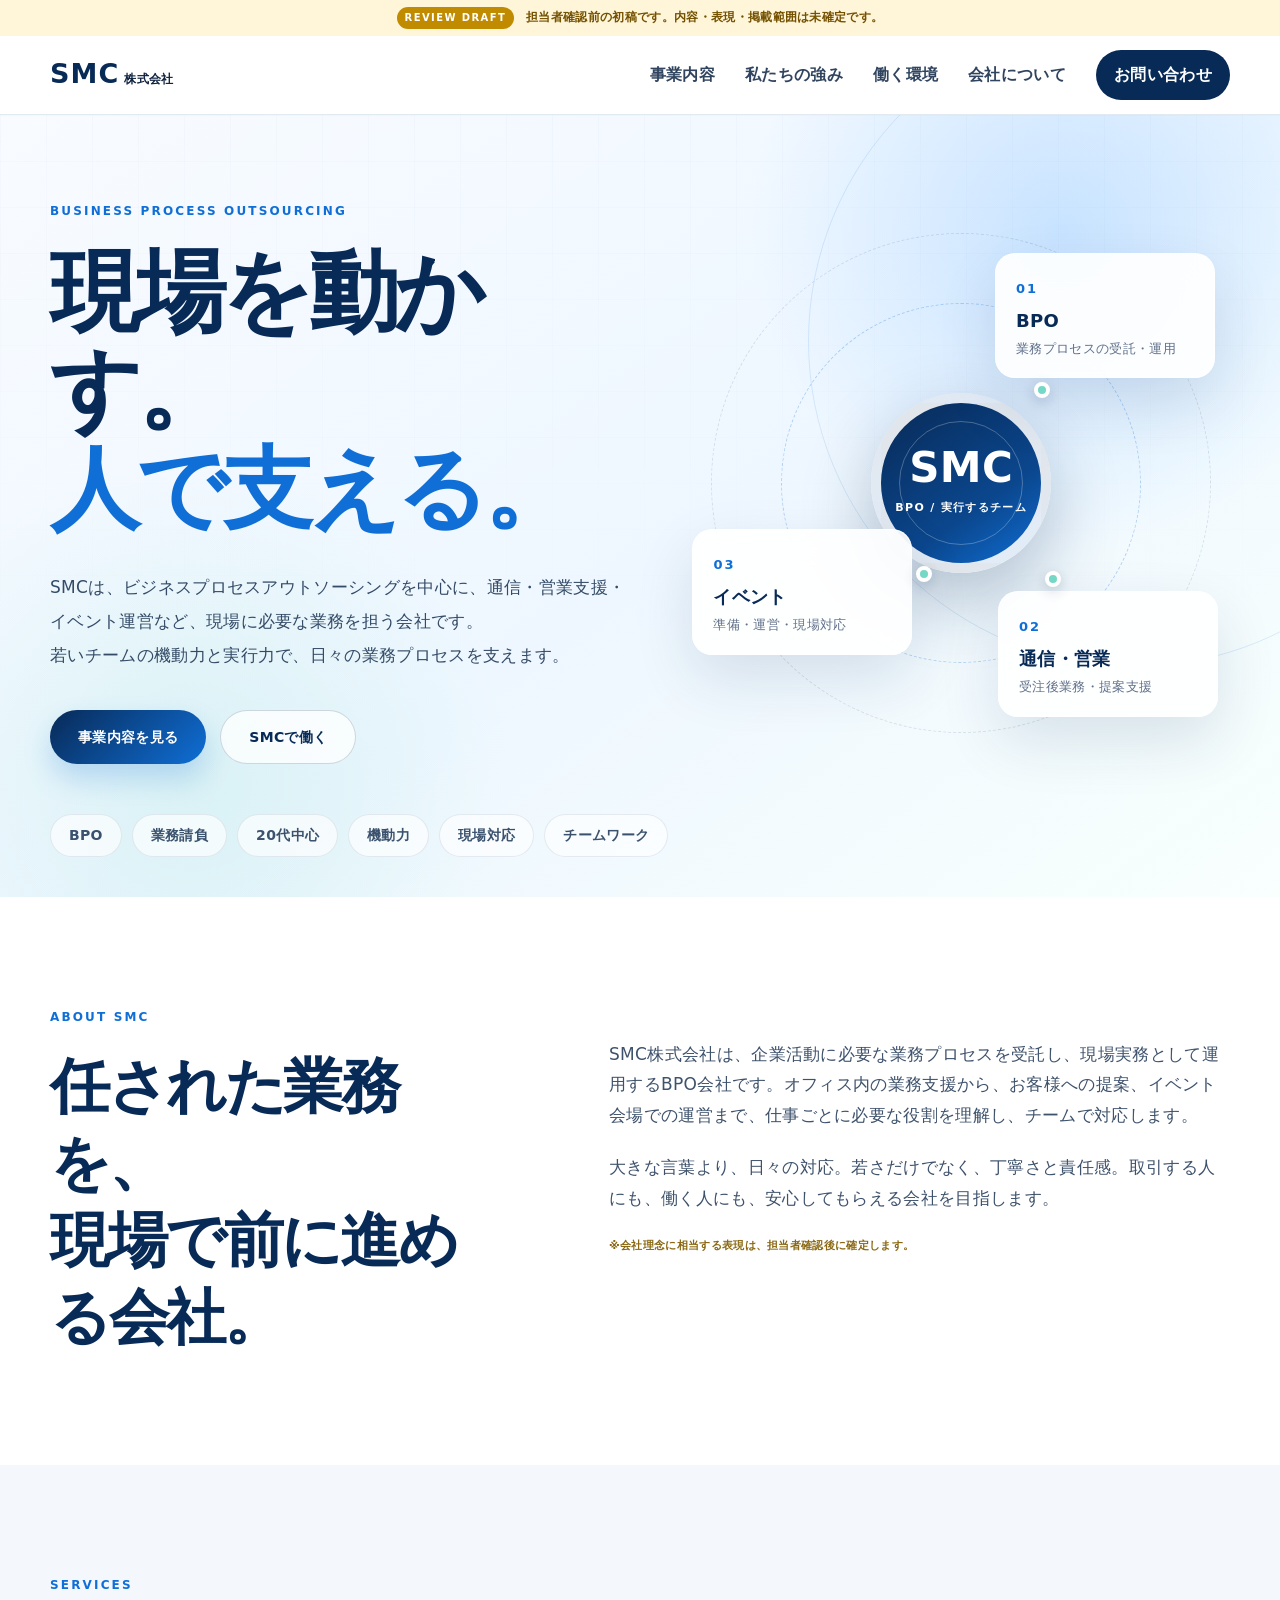
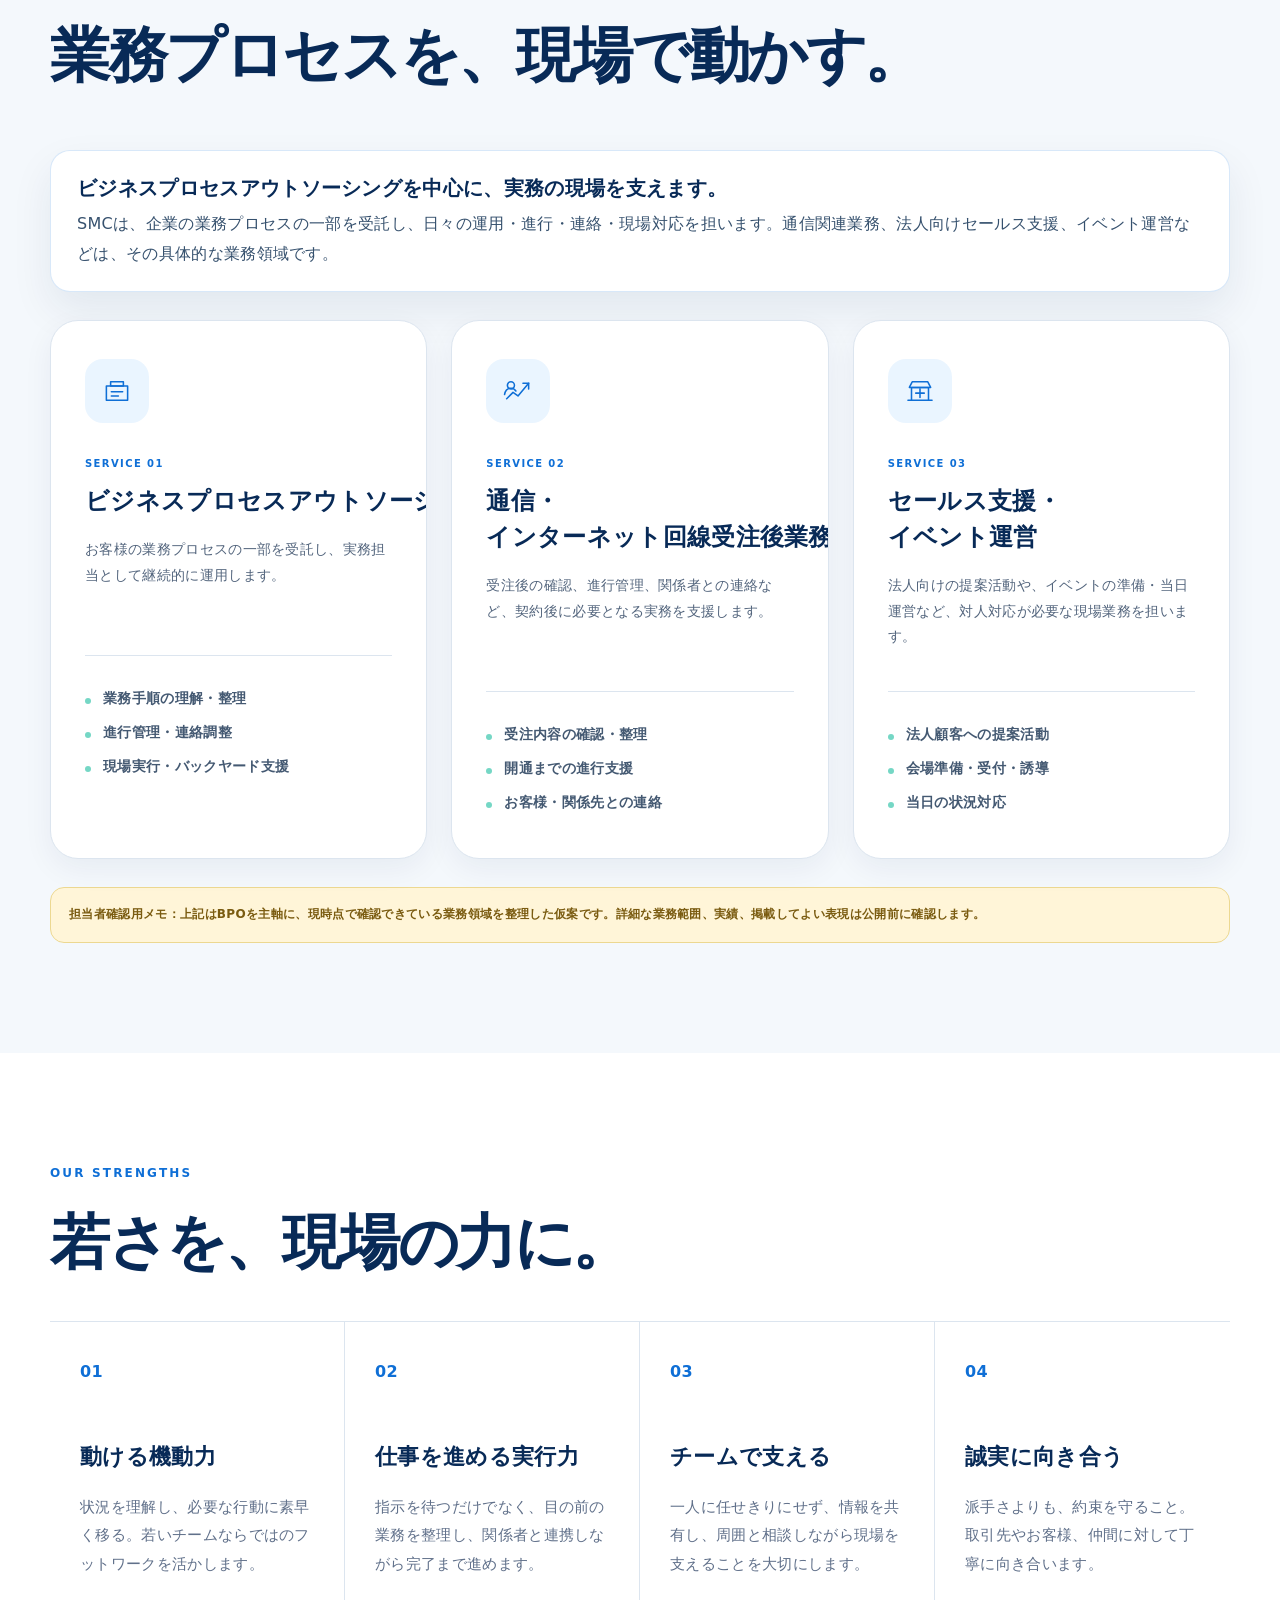
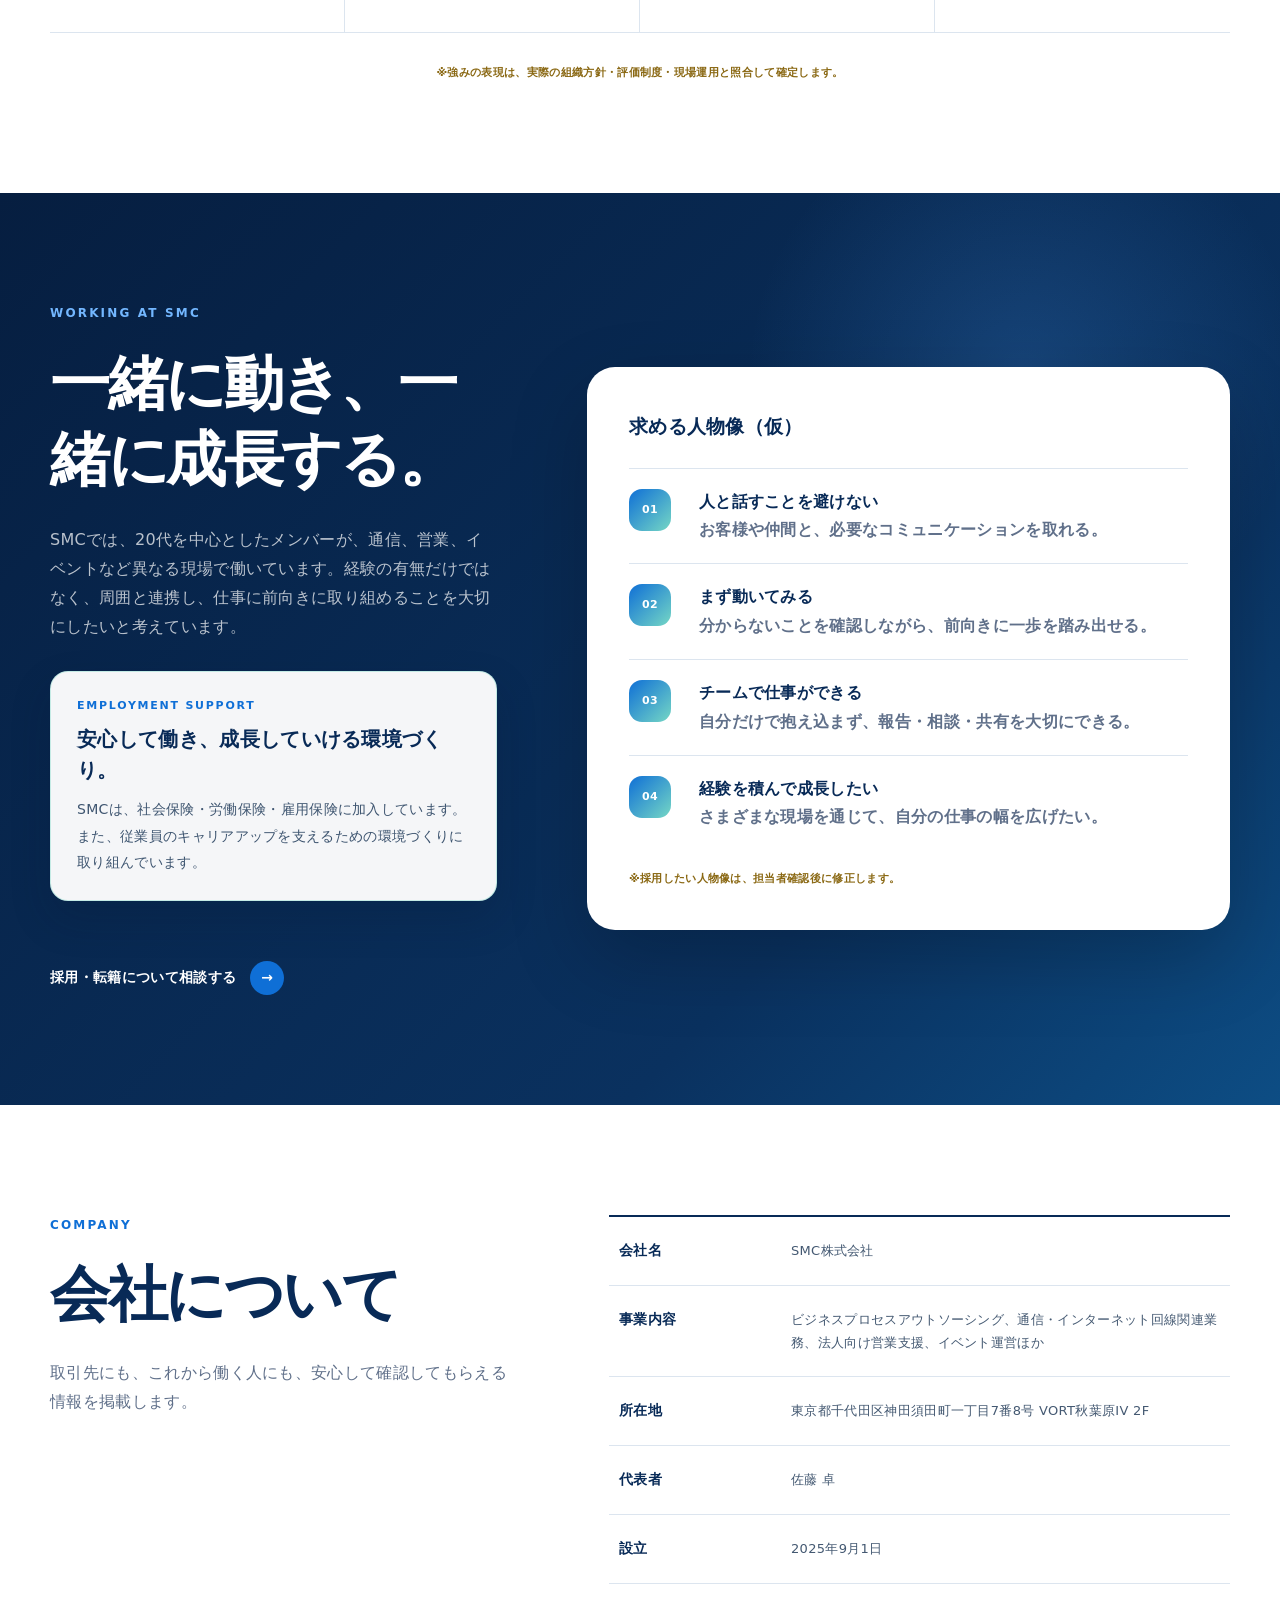
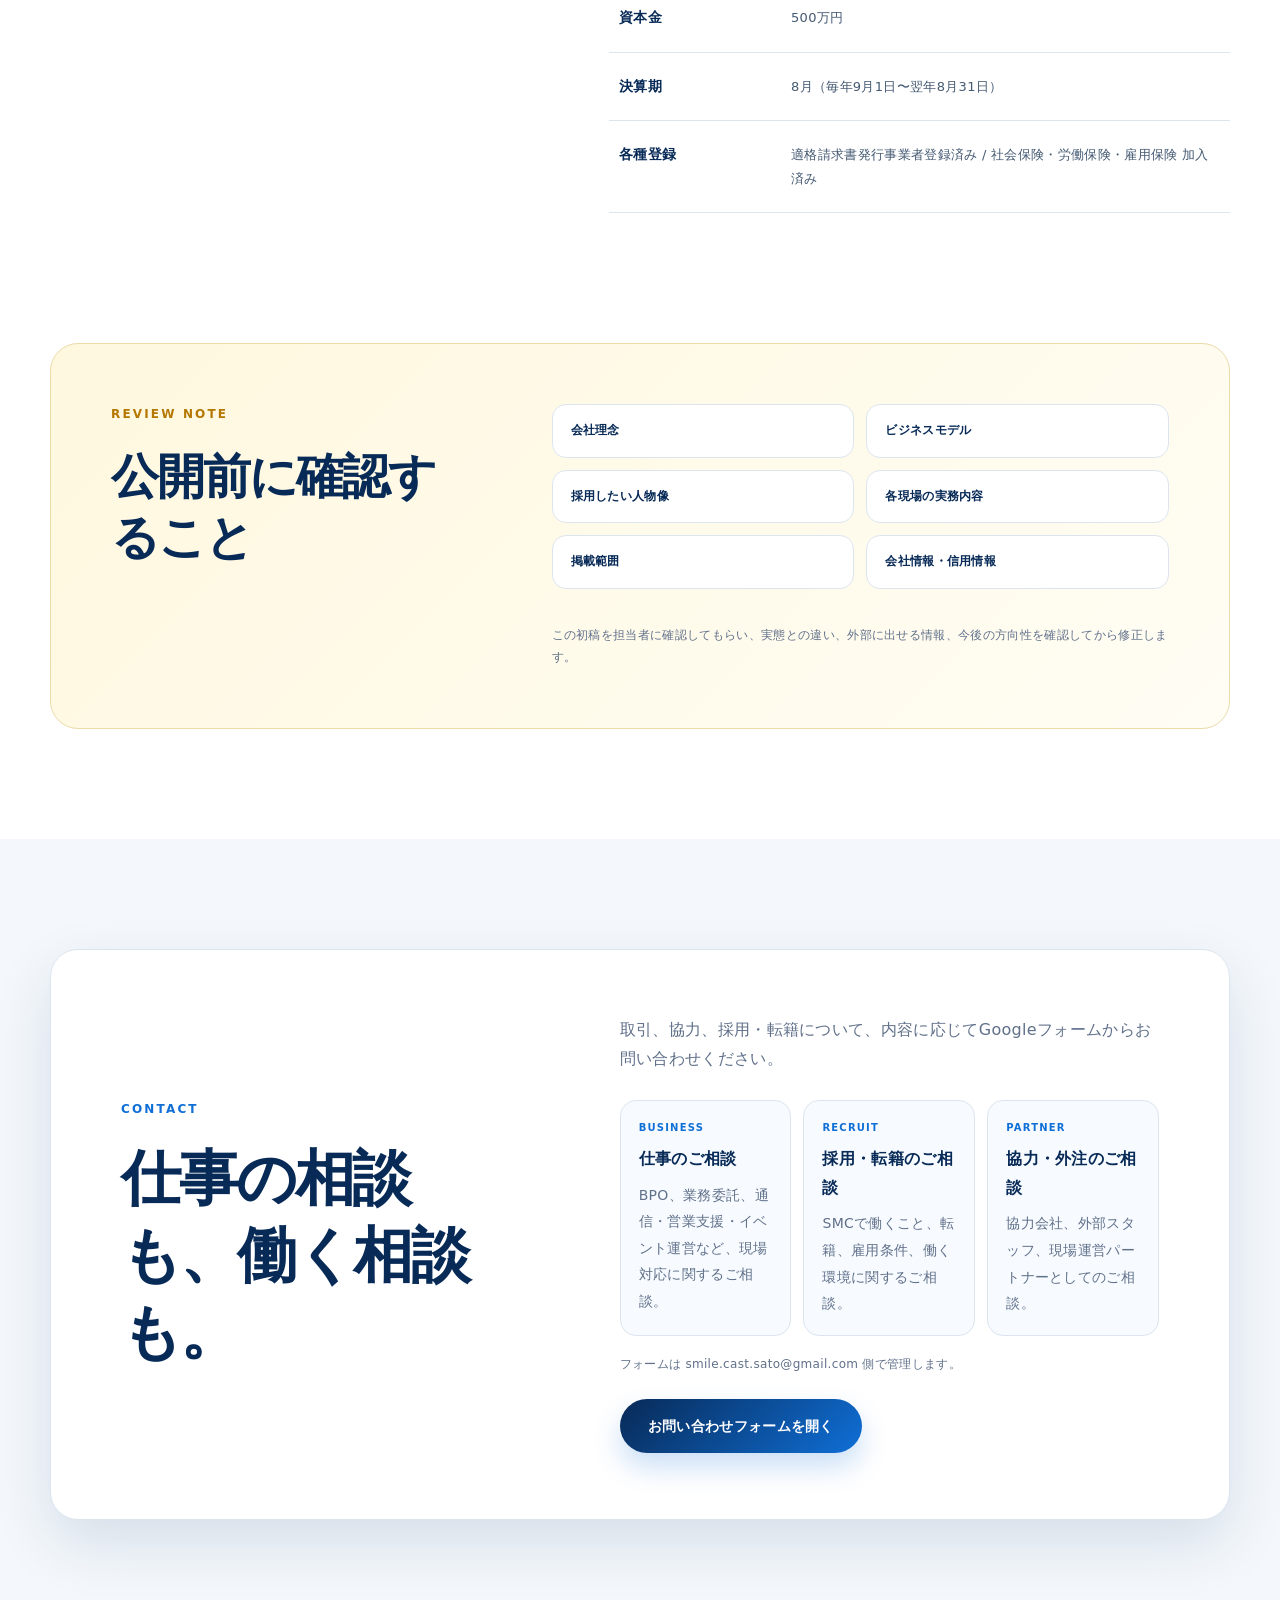
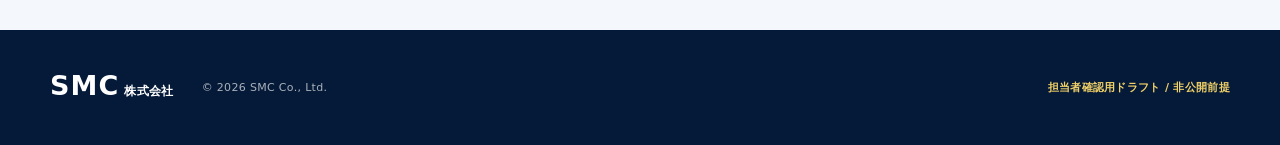
==== commit 53477496: "Connect contact CTA to Google Form" ====
--- a/site/index.html
+++ b/site/index.html
@@ -172,7 +172,7 @@
         <a href="#strengths">私たちの強み</a>
         <a href="#people">働く環境</a>
         <a href="#company">会社について</a>
-        <a class="nav-cta" href="#contact">お問い合わせ</a>
+        <a class="nav-cta" href="https://docs.google.com/forms/d/e/1FAIpQLSfFBRMqE3r44bD818r5NtwtHsLJtmiivRG4xyZ4yX5OUWGHTA/viewform?usp=header" target="_blank" rel="noopener">お問い合わせ</a>
       </nav>
     </div>
   </header>
@@ -275,7 +275,7 @@
           <h2>一緒に動き、一緒に成長する。</h2>
           <p>SMCでは、20代を中心としたメンバーが、通信、営業、イベントなど異なる現場で働いています。経験の有無だけではなく、周囲と連携し、仕事に前向きに取り組めることを大切にしたいと考えています。</p>
           <div class="employment-support"><p class="employment-support-label">EMPLOYMENT SUPPORT</p><h3>安心して働き、成長していける環境づくり。</h3><p>SMCは、社会保険・労働保険・雇用保険に加入しています。また、従業員のキャリアアップを支えるための環境づくりに取り組んでいます。</p></div>
-          <a class="text-link" href="#contact">採用・転籍について相談する <span>→</span></a>
+          <a class="text-link" href="https://docs.google.com/forms/d/e/1FAIpQLSfFBRMqE3r44bD818r5NtwtHsLJtmiivRG4xyZ4yX5OUWGHTA/viewform?usp=header" target="_blank" rel="noopener">採用・転籍について相談する <span>→</span></a>
         </div>
         <div class="people-panel">
           <p class="panel-title">求める人物像（仮）</p>
@@ -318,14 +318,14 @@
       <div class="container contact-box">
         <div><p class="section-label">CONTACT</p><h2>仕事の相談も、働く相談も。</h2></div>
         <div>
-          <p>取引、協力、採用・転籍について、内容に応じて確認できる問い合わせ窓口を設置します。</p>
+          <p>取引、協力、採用・転籍について、内容に応じてGoogleフォームからお問い合わせください。</p>
           <div class="contact-routes" aria-label="問い合わせ種別">
             <article class="contact-route"><span>BUSINESS</span><h3>仕事のご相談</h3><p>BPO、業務委託、通信・営業支援・イベント運営など、現場対応に関するご相談。</p></article>
             <article class="contact-route"><span>RECRUIT</span><h3>採用・転籍のご相談</h3><p>SMCで働くこと、転籍、雇用条件、働く環境に関するご相談。</p></article>
             <article class="contact-route"><span>PARTNER</span><h3>協力・外注のご相談</h3><p>協力会社、外部スタッフ、現場運営パートナーとしてのご相談。</p></article>
           </div>
-          <p class="contact-note">担当者確認後、問い合わせ用メールアドレスまたはフォームURLを設定します。</p>
-          <span class="button button-disabled" aria-disabled="true">問い合わせフォーム準備中</span>
+          <p class="contact-note">フォームは smile.cast.sato@gmail.com 側で管理します。</p>
+          <a class="button button-primary" href="https://docs.google.com/forms/d/e/1FAIpQLSfFBRMqE3r44bD818r5NtwtHsLJtmiivRG4xyZ4yX5OUWGHTA/viewform?usp=header" target="_blank" rel="noopener">お問い合わせフォームを開く</a>
         </div>
       </div>
     </section>
@@ -339,4 +339,4 @@
     </div>
   </footer>
 </body>
-</html>
+</html>
--- a/site/mobile-fix.css
+++ b/site/mobile-fix.css
@@ -94,3 +94,166 @@
     grid-column: auto;
   }
 }
+
+/* Detailed typography refinements requested during review. */
+html body .hero-visual .card-number {
+  font-size: 13px !important;
+  line-height: 1.4 !important;
+  letter-spacing: 0.16em !important;
+}
+
+html body .hero-visual .visual-card strong {
+  font-size: 18px !important;
+  line-height: 1.45 !important;
+}
+
+html body .hero-visual .visual-card small {
+  font-size: 13px !important;
+  line-height: 1.65 !important;
+}
+
+html body .hero-tags span {
+  padding: 10px 18px !important;
+  font-size: 14px !important;
+  line-height: 1.45 !important;
+}
+
+html body .service-card li {
+  font-size: 14px !important;
+  line-height: 1.85 !important;
+}
+
+html body .strength-grid span {
+  font-size: 16px !important;
+  line-height: 1.4 !important;
+}
+
+html body .strength-grid p {
+  font-size: 15px !important;
+  line-height: 1.9 !important;
+}
+
+html body .company-table dt {
+  font-size: 14px !important;
+  line-height: 1.7 !important;
+}
+
+html body .company-table > div:first-child dd {
+  color: #445972 !important;
+  font-size: 13px !important;
+  font-weight: 400 !important;
+  line-height: 1.8 !important;
+}
+
+html body .contact-route p {
+  font-size: 14px !important;
+  line-height: 1.9 !important;
+}
+
+/* Layout fixes after mobile preview review. */
+html body .company-lead,
+html body .people-copy > p:not(.section-label),
+html body .contact-box > div:last-child > p,
+html body .intro-copy > p:not(.review-note) {
+  max-width: none !important;
+}
+
+@media (max-width: 760px) {
+  html body .service-card h3 {
+    word-break: normal !important;
+    overflow-wrap: anywhere !important;
+    font-size: 24px !important;
+    line-height: 1.45 !important;
+  }
+
+  html body .service-card > p:not(.service-index, .review-note) {
+    min-height: auto !important;
+    font-size: 15px !important;
+    line-height: 1.9 !important;
+  }
+
+  html body .section h2,
+  html body .intro h2,
+  html body .people-copy h2 {
+    word-break: normal !important;
+    overflow-wrap: anywhere !important;
+  }
+
+  html body .company-lead,
+  html body .people-copy > p:not(.section-label),
+  html body .contact-box > div:last-child > p,
+  html body .intro-copy > p:not(.review-note) {
+    width: 100% !important;
+    max-width: none !important;
+  }
+
+  html body .company-table > div {
+    grid-template-columns: 1fr !important;
+  }
+}
+
+/* Mobile menu overlay fix. */
+@media (max-width: 760px) {
+  html body.menu-open {
+    overflow: hidden !important;
+  }
+
+  html body.menu-open .draft-bar {
+    display: none !important;
+  }
+
+  html body.menu-open .site-header {
+    position: fixed !important;
+    top: 0 !important;
+    right: 0 !important;
+    left: 0 !important;
+    z-index: 1003 !important;
+    background: #ffffff !important;
+    border-bottom: 1px solid rgba(220, 229, 239, 0.95) !important;
+  }
+
+  html body.menu-open .header-inner {
+    position: relative !important;
+    z-index: 1004 !important;
+    min-height: 76px !important;
+  }
+
+  html body .global-nav {
+    top: 0 !important;
+    right: 0 !important;
+    bottom: 0 !important;
+    left: 0 !important;
+    z-index: 1001 !important;
+    min-height: 100dvh !important;
+    padding: 112px 28px 48px !important;
+    background: #ffffff !important;
+  }
+
+  html body .global-nav.open {
+    opacity: 1 !important;
+    pointer-events: auto !important;
+    transform: none !important;
+  }
+
+  html body .global-nav a {
+    width: min(100%, 280px) !important;
+    padding: 8px 0 !important;
+    color: #082a57 !important;
+    font-size: 22px !important;
+    line-height: 1.35 !important;
+    text-align: center !important;
+  }
+
+  html body .global-nav .nav-cta {
+    margin-top: 6px !important;
+    padding: 16px 28px !important;
+    color: #ffffff !important;
+    font-size: 18px !important;
+  }
+
+  html body.menu-open .brand,
+  html body.menu-open .menu-button {
+    position: relative !important;
+    z-index: 1005 !important;
+  }
+}
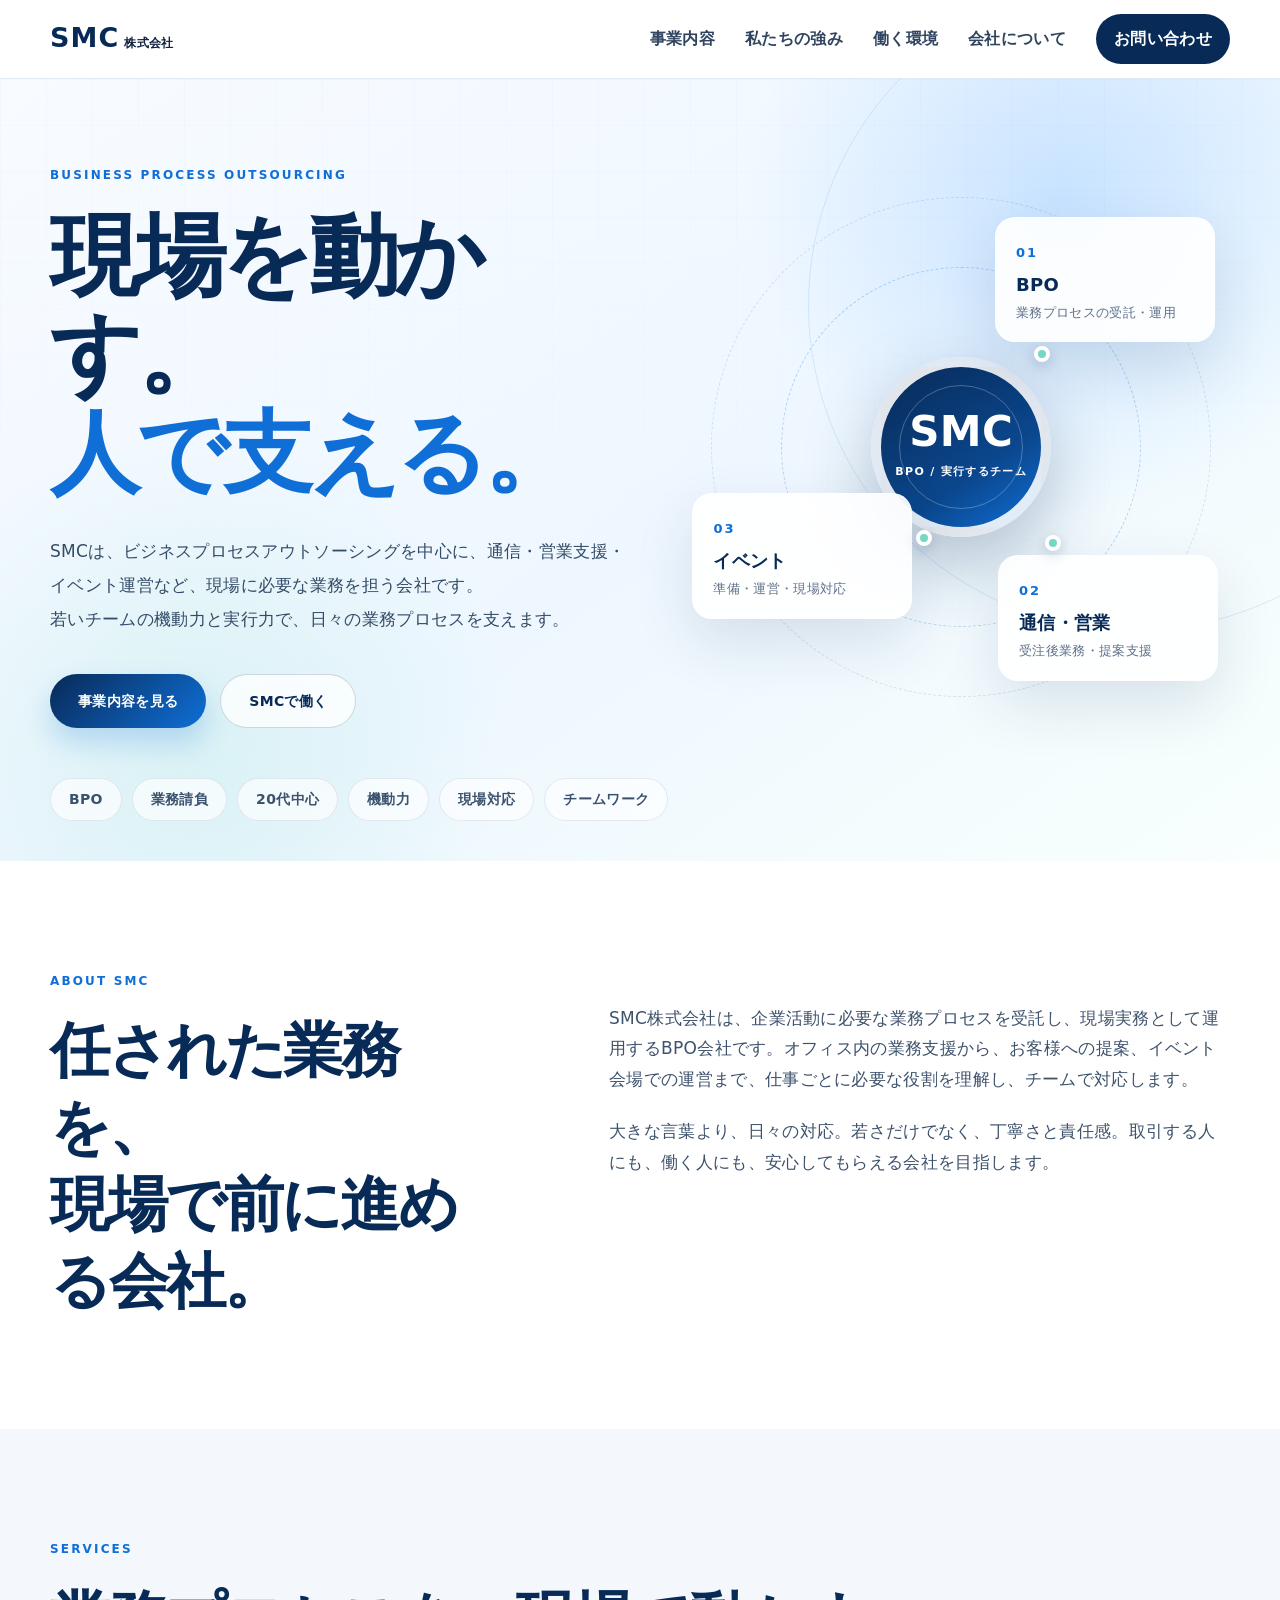
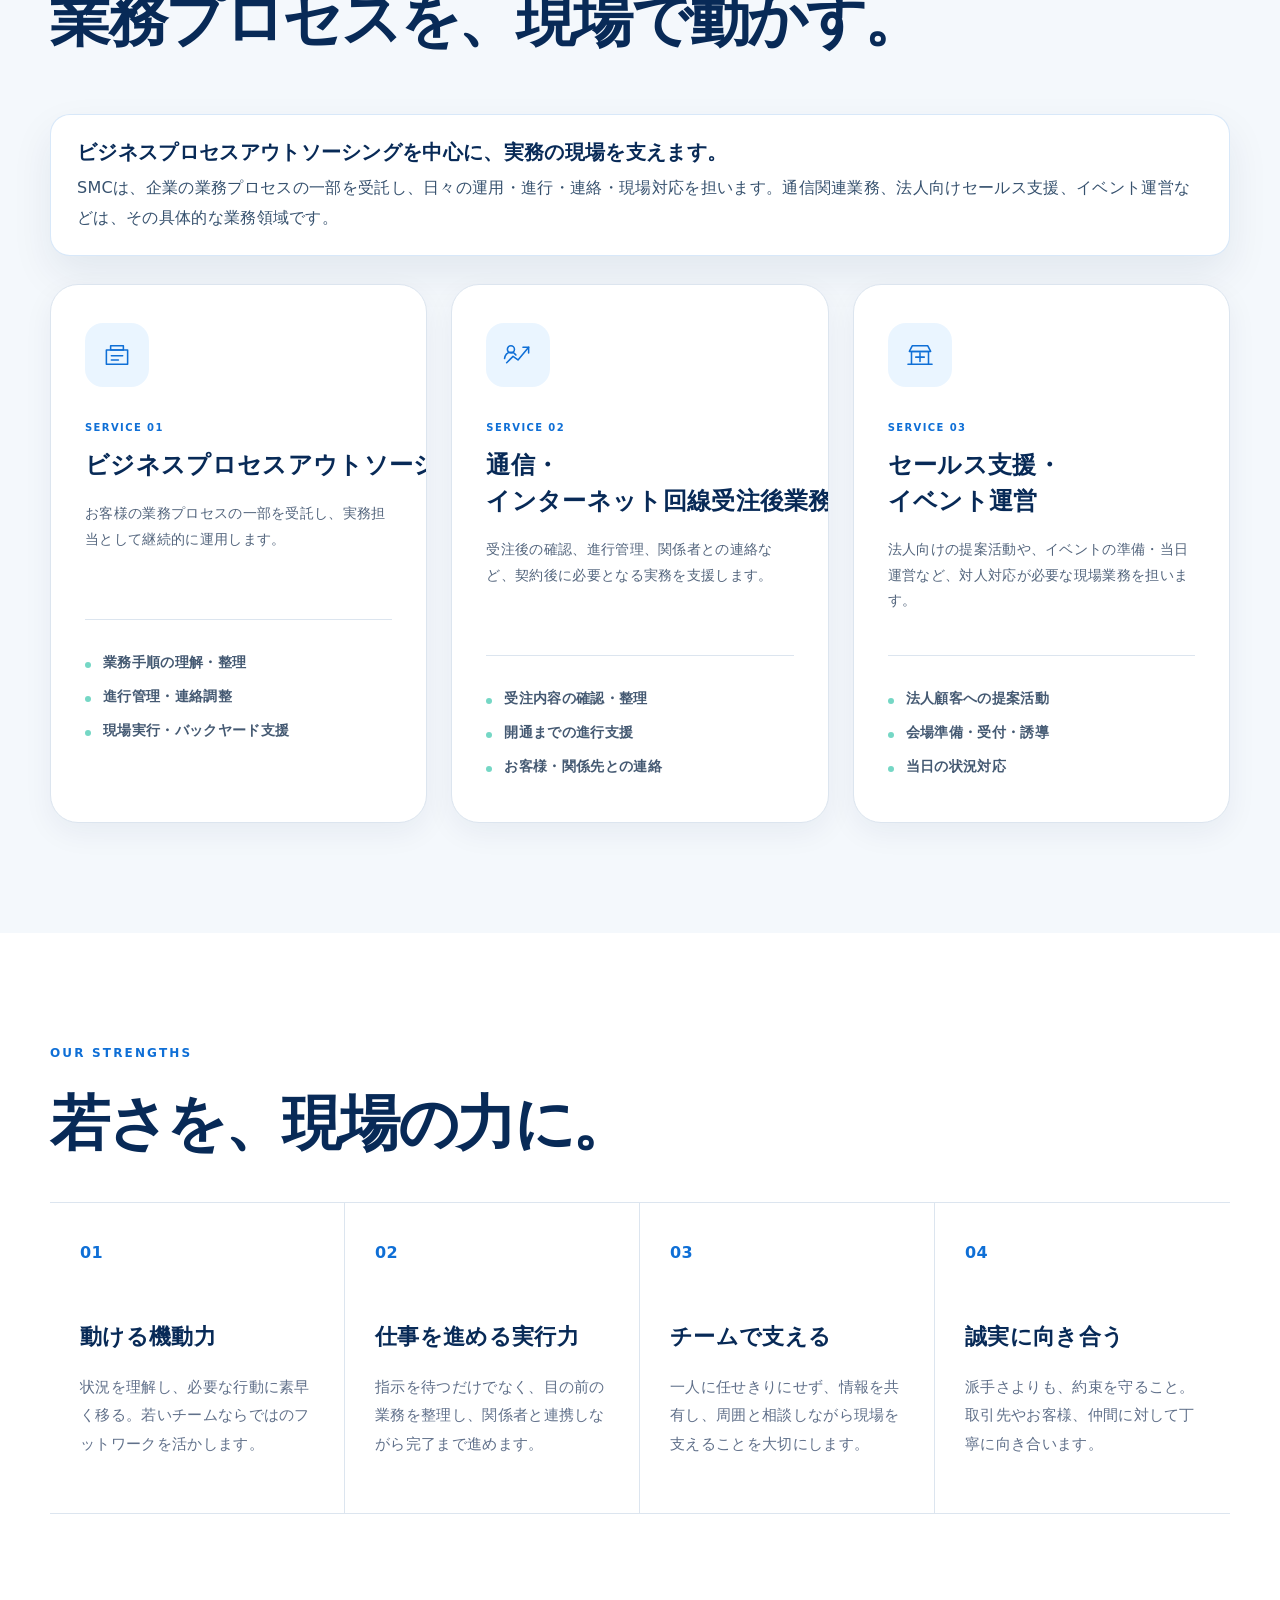
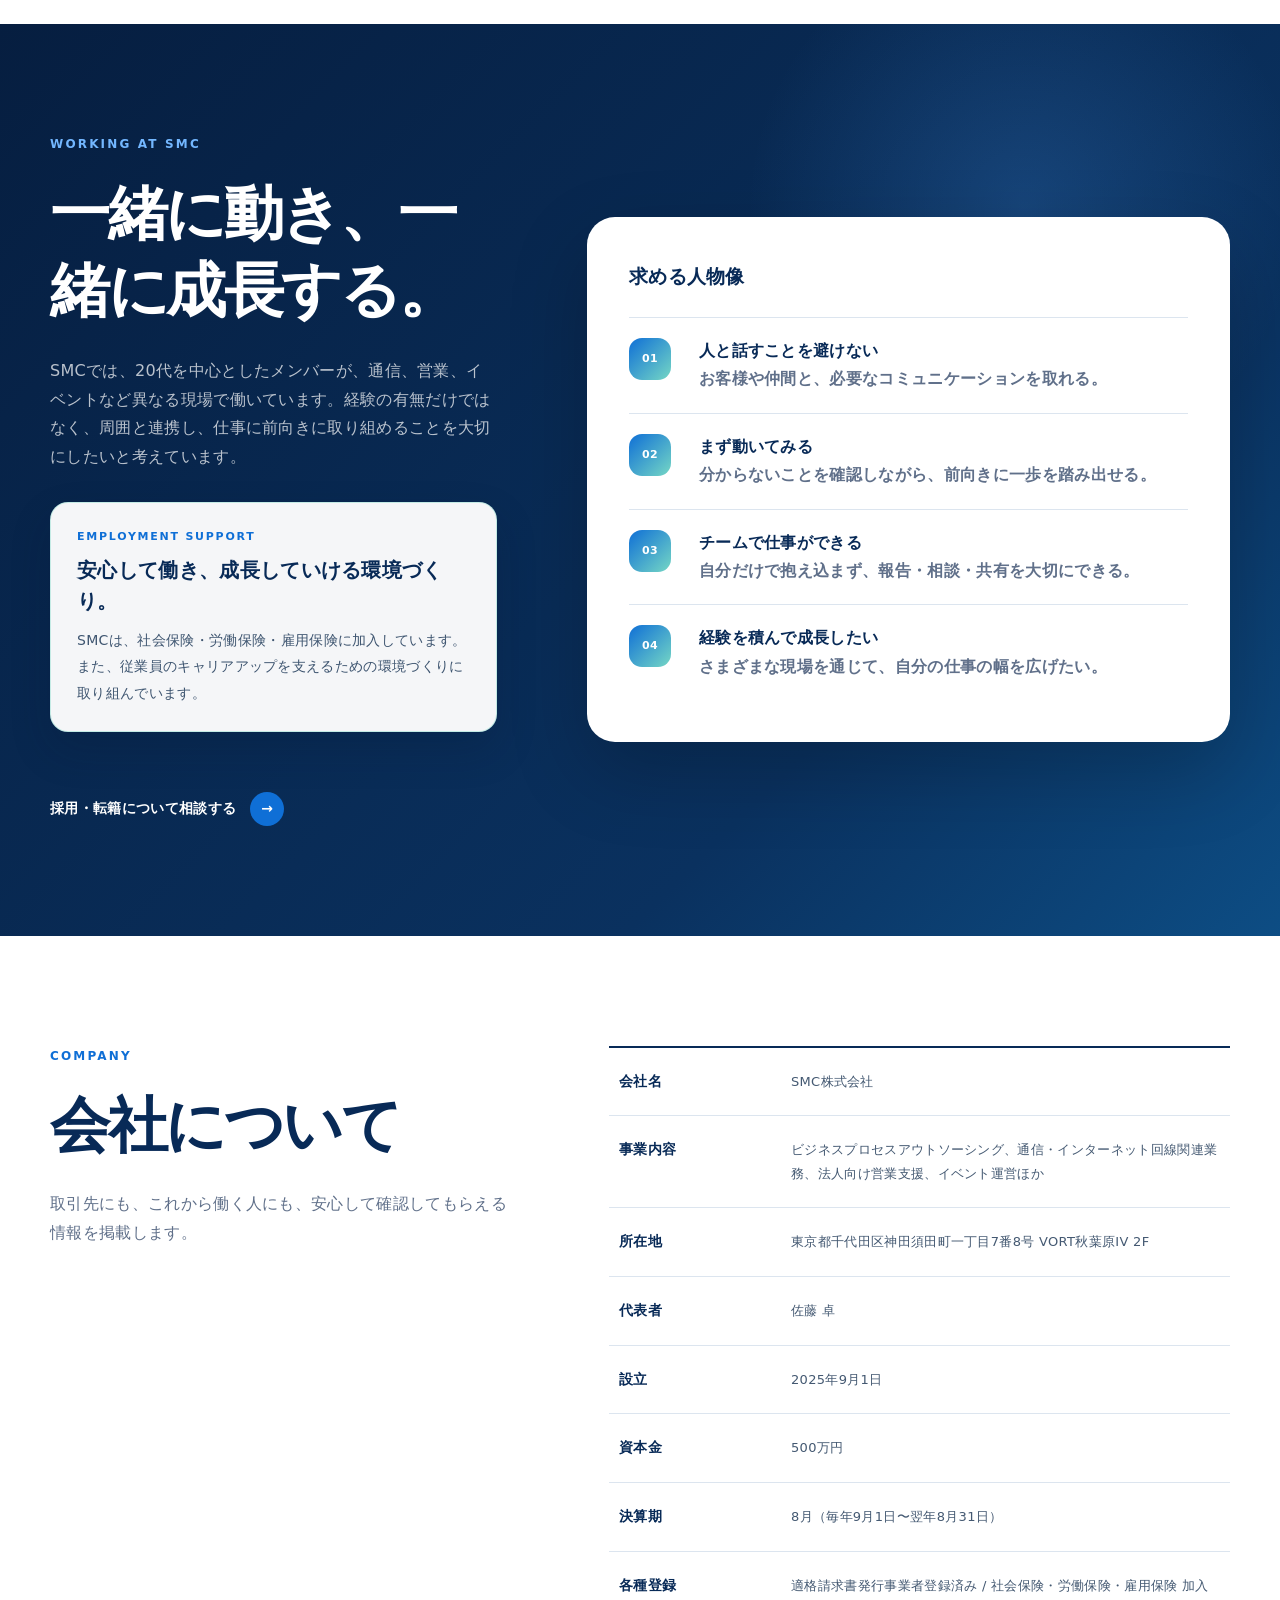
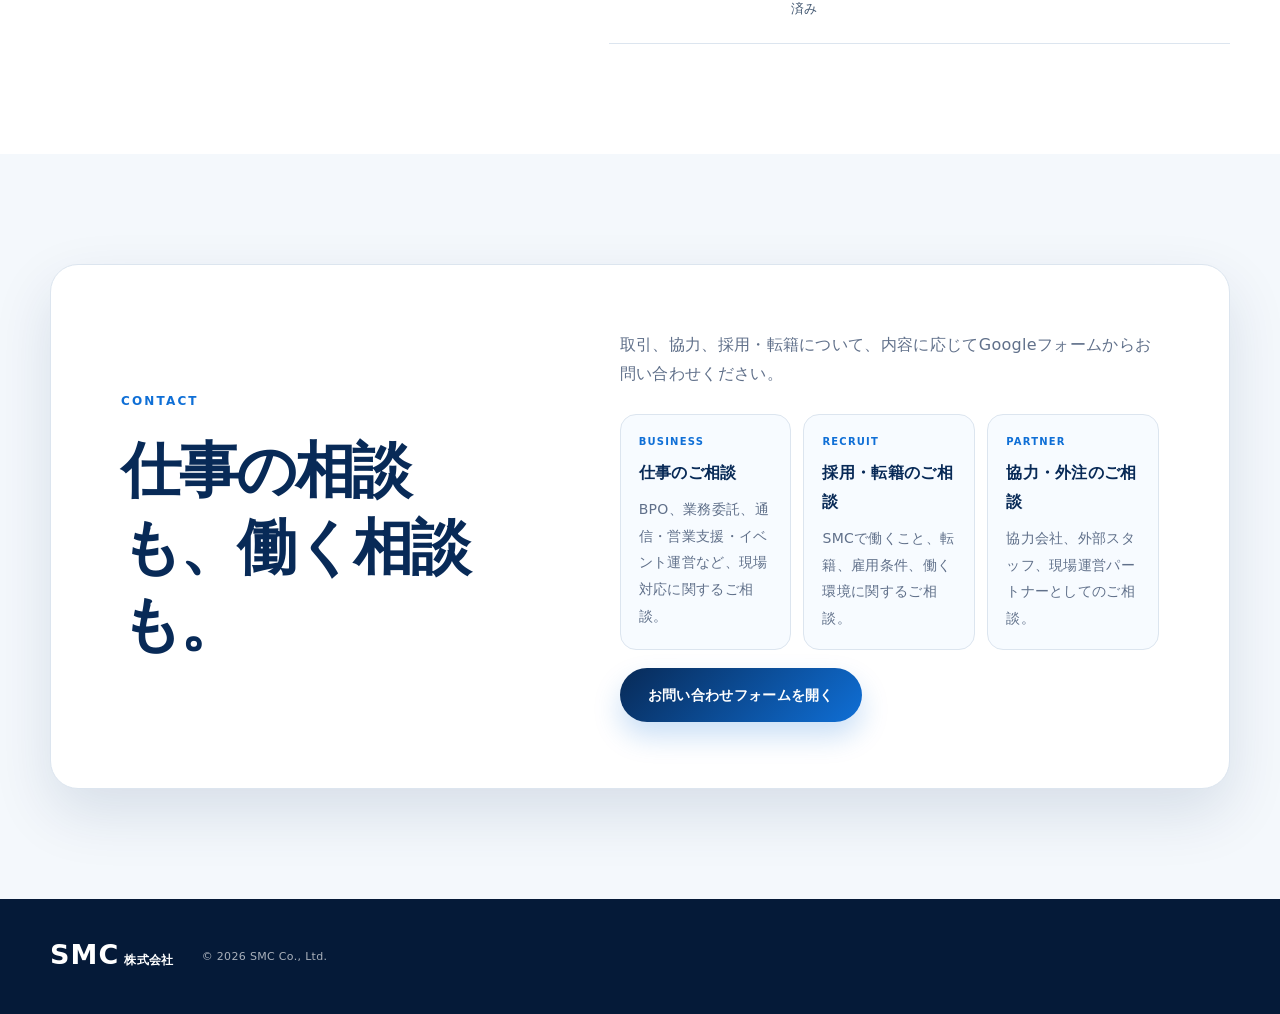
==== commit e55150ff: "Finalize public homepage copy" ====
--- a/site/index.html
+++ b/site/index.html
@@ -3,10 +3,9 @@
 <head>
   <meta charset="utf-8">
   <meta name="viewport" content="width=device-width, initial-scale=1">
-  <meta name="robots" content="noindex,nofollow">
   <meta name="theme-color" content="#0b2f63">
   <title>SMC株式会社｜BPOで現場を支える</title>
-  <meta name="description" content="ビジネスプロセスアウトソーシングを中心に、通信・インターネット回線の受注後業務、法人向け営業支援、イベント運営など、現場の実行を支えるSMC株式会社のWebサイト初稿です。">
+  <meta name="description" content="ビジネスプロセスアウトソーシングを中心に、通信・インターネット回線の受注後業務、法人向け営業支援、イベント運営など、現場の実行を支えるSMC株式会社のWebサイトです。">
   <link rel="stylesheet" href="./styles.css">
   <link rel="stylesheet" href="./mobile-fix.css">
   <style>
@@ -41,17 +40,6 @@
       font-size: 20px;
       line-height: 1.5;
     }
-    .service-review-note {
-      margin: 28px 0 0;
-      padding: 16px 18px;
-      color: #7a5b10;
-      background: #fff5d8;
-      border: 1px solid #ecd891;
-      border-radius: 14px;
-      font-size: 12px;
-      font-weight: 700;
-      line-height: 1.8;
-    }
     .employment-support {
       margin: 30px 0 26px;
       padding: 24px 26px;
@@ -92,19 +80,12 @@
     }
 
     .company-table > div:first-child dd {
-      color: #082a57 !important;
-      font-size: 24px !important;
-      font-weight: 900 !important;
-      line-height: 1.4 !important;
-    }
-
-    .review-box {
-      background: linear-gradient(135deg, #fff8df, #fffdf4);
-      border-color: #eadba8;
-    }
-    .review-box .section-label {
-      color: #b47700;
-    }
+      color: #445972 !important;
+      font-size: 13px !important;
+      font-weight: 400 !important;
+      line-height: 1.8 !important;
+    }
+
     .contact-routes {
       display: grid;
       grid-template-columns: repeat(3, 1fr);
@@ -135,10 +116,6 @@
       font-size: 12px;
       line-height: 1.8;
     }
-    .contact-note {
-      margin-top: 18px !important;
-      font-size: 12px;
-    }
 
     @media (max-width: 980px) {
       .global-nav a { font-size: 15px !important; }
@@ -152,11 +129,6 @@
 </head>
 <body>
   <a class="skip-link" href="#main">本文へ移動</a>
-
-  <div class="draft-bar" role="note">
-    <span>REVIEW DRAFT</span>
-    担当者確認前の初稿です。内容・表現・掲載範囲は未確定です。
-  </div>
 
   <header class="site-header" id="top">
     <div class="container header-inner">
@@ -217,7 +189,6 @@
         <div class="intro-copy">
           <p>SMC株式会社は、企業活動に必要な業務プロセスを受託し、現場実務として運用するBPO会社です。オフィス内の業務支援から、お客様への提案、イベント会場での運営まで、仕事ごとに必要な役割を理解し、チームで対応します。</p>
           <p>大きな言葉より、日々の対応。若さだけでなく、丁寧さと責任感。取引する人にも、働く人にも、安心してもらえる会社を目指します。</p>
-          <p class="review-note">※会社理念に相当する表現は、担当者確認後に確定します。</p>
         </div>
       </div>
     </section>
@@ -251,7 +222,6 @@
             <ul><li>法人顧客への提案活動</li><li>会場準備・受付・誘導</li><li>当日の状況対応</li></ul>
           </article>
         </div>
-        <p class="service-review-note">担当者確認用メモ：上記はBPOを主軸に、現時点で確認できている業務領域を整理した仮案です。詳細な業務範囲、実績、掲載してよい表現は公開前に確認します。</p>
       </div>
     </section>
 
@@ -264,7 +234,6 @@
           <article><span>03</span><h3>チームで支える</h3><p>一人に任せきりにせず、情報を共有し、周囲と相談しながら現場を支えることを大切にします。</p></article>
           <article><span>04</span><h3>誠実に向き合う</h3><p>派手さよりも、約束を守ること。取引先やお客様、仲間に対して丁寧に向き合います。</p></article>
         </div>
-        <p class="review-note wide">※強みの表現は、実際の組織方針・評価制度・現場運用と照合して確定します。</p>
       </div>
     </section>
 
@@ -278,14 +247,13 @@
           <a class="text-link" href="https://docs.google.com/forms/d/e/1FAIpQLSfFBRMqE3r44bD818r5NtwtHsLJtmiivRG4xyZ4yX5OUWGHTA/viewform?usp=header" target="_blank" rel="noopener">採用・転籍について相談する <span>→</span></a>
         </div>
         <div class="people-panel">
-          <p class="panel-title">求める人物像（仮）</p>
+          <p class="panel-title">求める人物像</p>
           <div class="people-list">
             <div><span>01</span><p><strong>人と話すことを避けない</strong><small>お客様や仲間と、必要なコミュニケーションを取れる。</small></p></div>
             <div><span>02</span><p><strong>まず動いてみる</strong><small>分からないことを確認しながら、前向きに一歩を踏み出せる。</small></p></div>
             <div><span>03</span><p><strong>チームで仕事ができる</strong><small>自分だけで抱え込まず、報告・相談・共有を大切にできる。</small></p></div>
             <div><span>04</span><p><strong>経験を積んで成長したい</strong><small>さまざまな現場を通じて、自分の仕事の幅を広げたい。</small></p></div>
           </div>
-          <p class="review-note inverse">※採用したい人物像は、担当者確認後に修正します。</p>
         </div>
       </div>
     </section>
@@ -306,14 +274,6 @@
       </div>
     </section>
 
-    <section class="review-section section">
-      <div class="container review-box">
-        <div><p class="section-label">REVIEW NOTE</p><h2>公開前に確認すること</h2></div>
-        <div class="review-items"><span>会社理念</span><span>ビジネスモデル</span><span>採用したい人物像</span><span>各現場の実務内容</span><span>掲載範囲</span><span>会社情報・信用情報</span></div>
-        <p>この初稿を担当者に確認してもらい、実態との違い、外部に出せる情報、今後の方向性を確認してから修正します。</p>
-      </div>
-    </section>
-
     <section class="contact section section-tint" id="contact">
       <div class="container contact-box">
         <div><p class="section-label">CONTACT</p><h2>仕事の相談も、働く相談も。</h2></div>
@@ -324,7 +284,6 @@
             <article class="contact-route"><span>RECRUIT</span><h3>採用・転籍のご相談</h3><p>SMCで働くこと、転籍、雇用条件、働く環境に関するご相談。</p></article>
             <article class="contact-route"><span>PARTNER</span><h3>協力・外注のご相談</h3><p>協力会社、外部スタッフ、現場運営パートナーとしてのご相談。</p></article>
           </div>
-          <p class="contact-note">フォームは smile.cast.sato@gmail.com 側で管理します。</p>
           <a class="button button-primary" href="https://docs.google.com/forms/d/e/1FAIpQLSfFBRMqE3r44bD818r5NtwtHsLJtmiivRG4xyZ4yX5OUWGHTA/viewform?usp=header" target="_blank" rel="noopener">お問い合わせフォームを開く</a>
         </div>
       </div>
@@ -335,8 +294,7 @@
     <div class="container footer-inner">
       <a class="brand brand-footer" href="#top"><span class="brand-text"><strong>SMC</strong><small>株式会社</small></span></a>
       <p>© <span id="year">2026</span> SMC Co., Ltd.</p>
-      <p class="footer-draft">担当者確認用ドラフト / 非公開前提</p>
     </div>
   </footer>
 </body>
-</html>+</html>
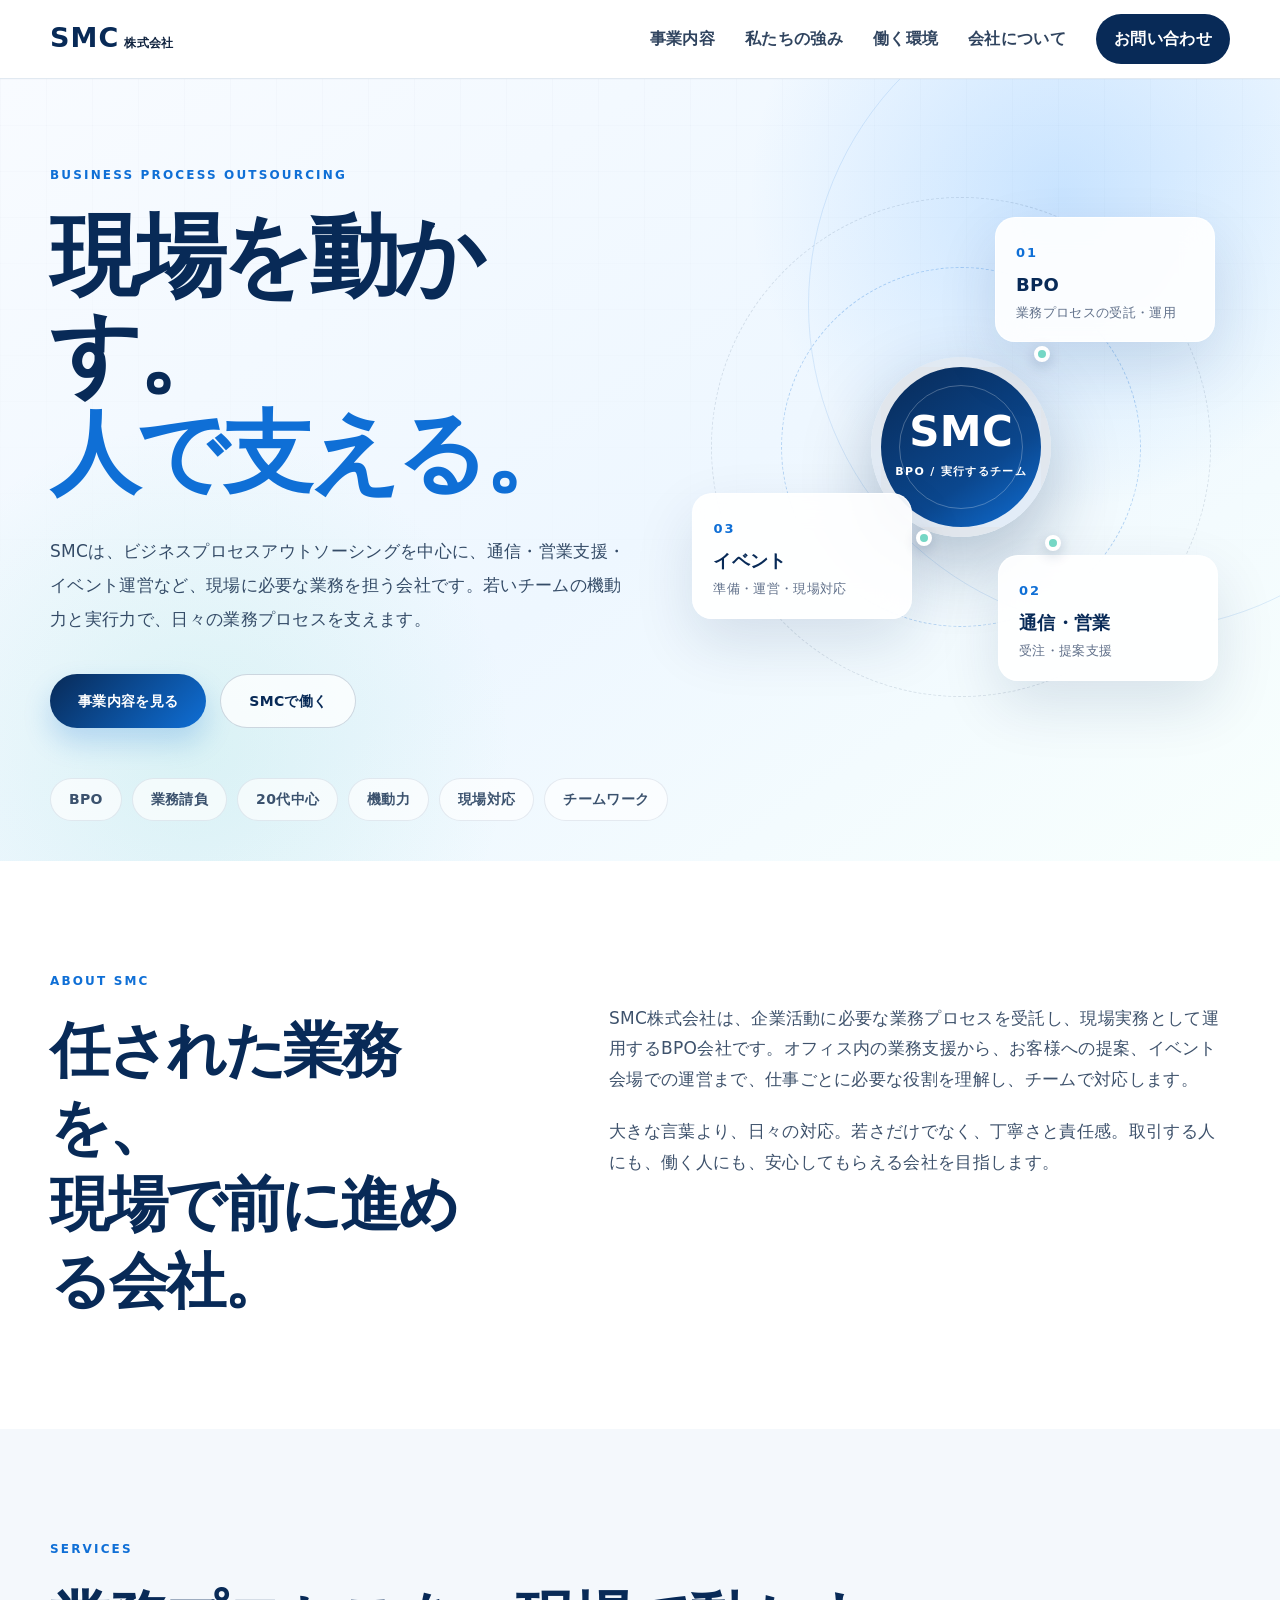
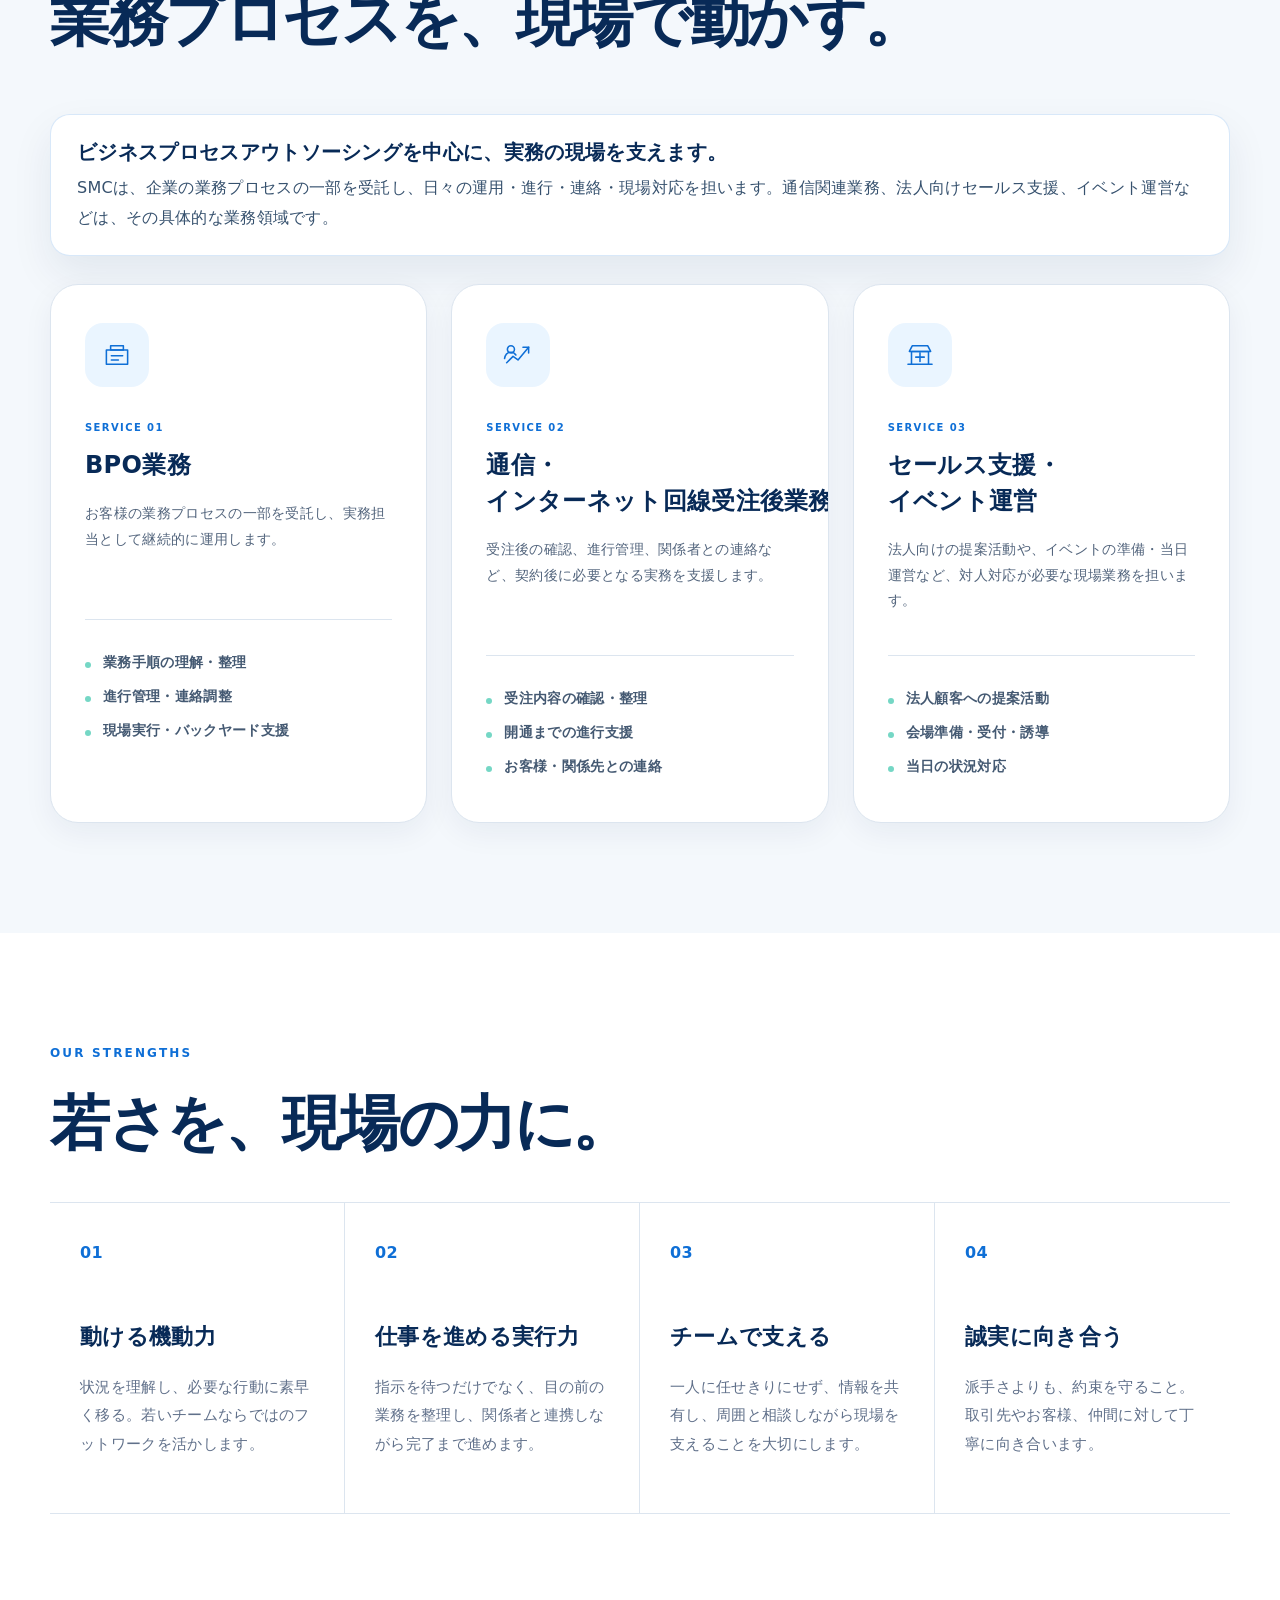
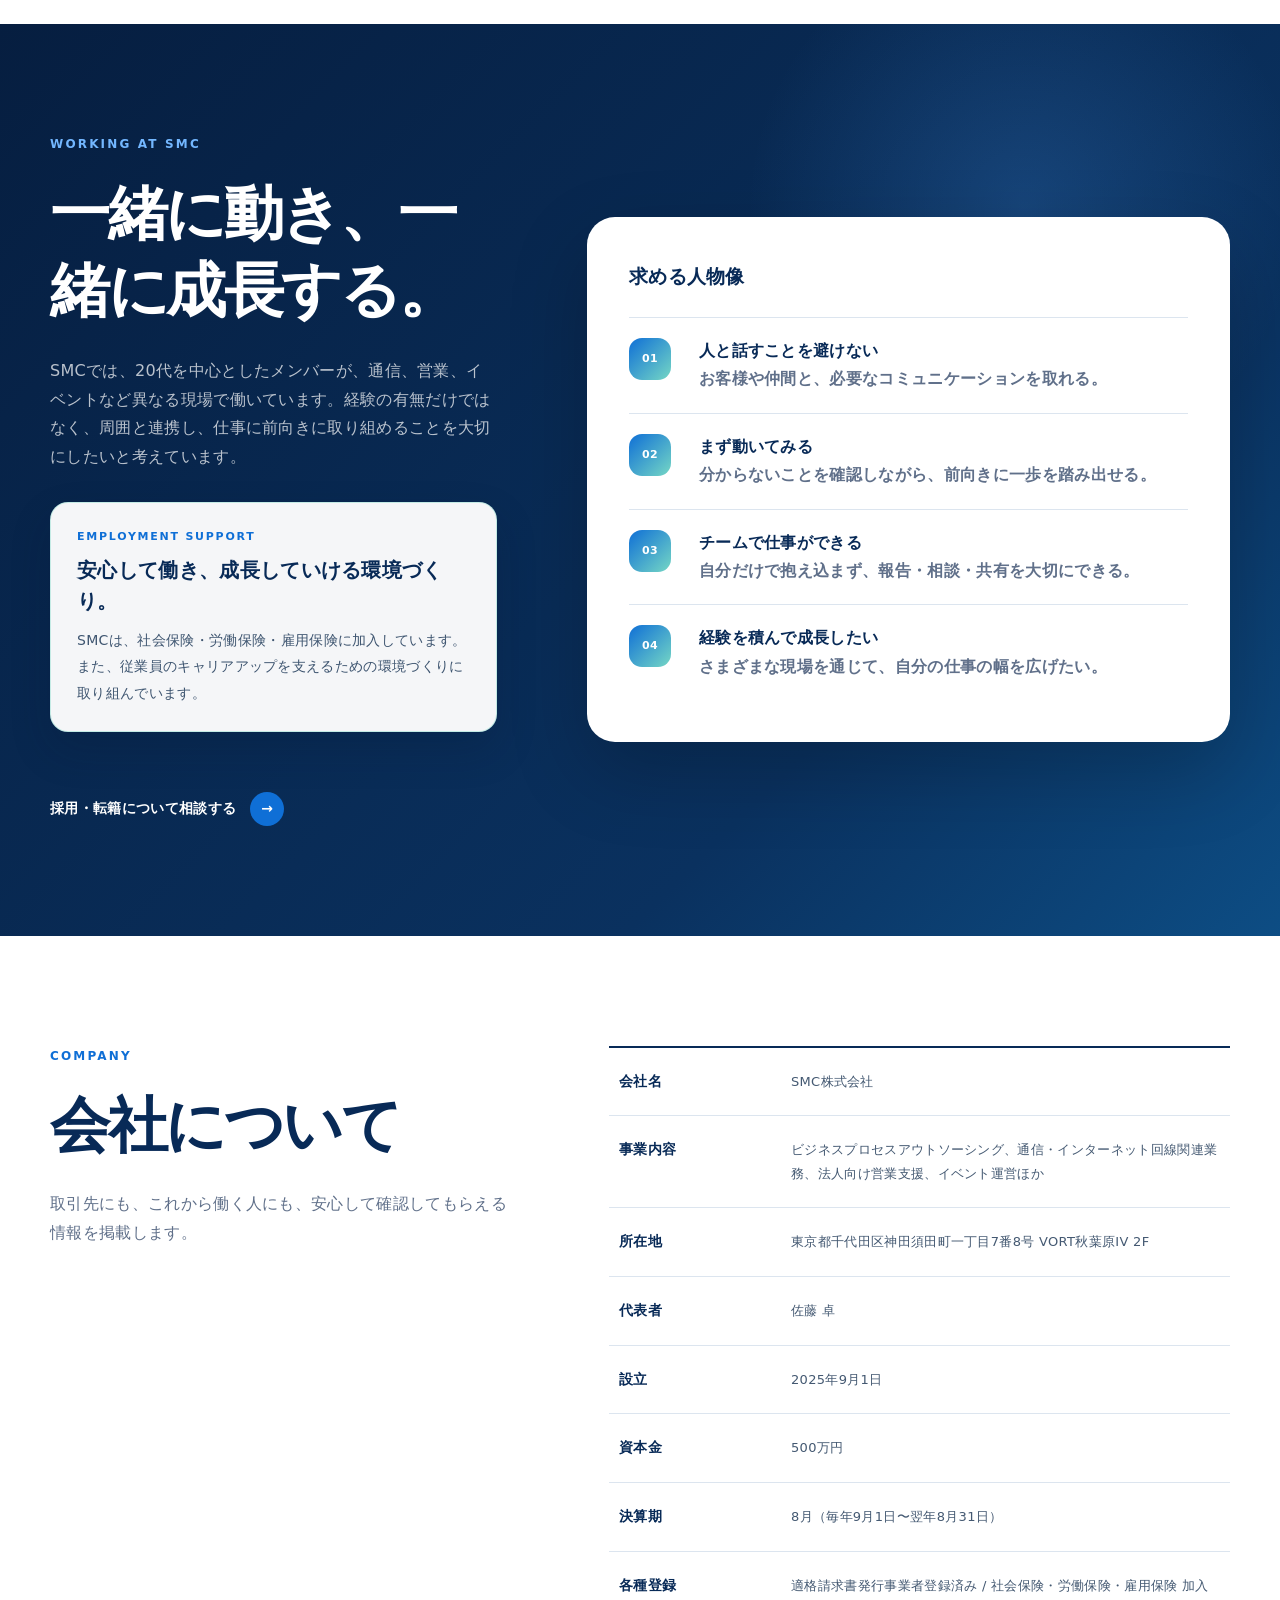
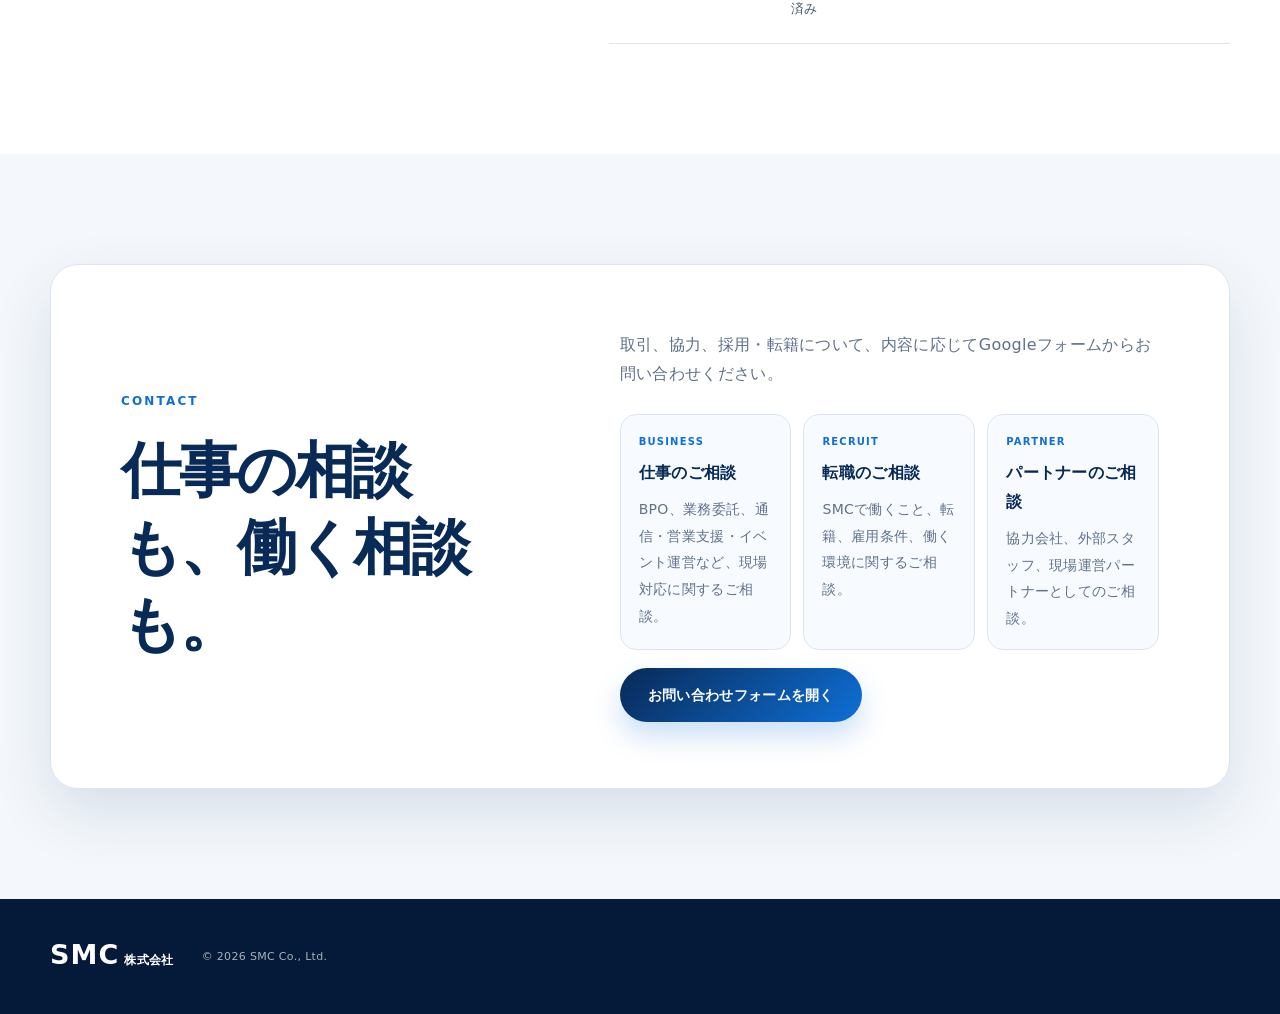
==== commit ed7ff4d8: "Refine responsive copy and contact labels from review notes" ====
--- a/site/index.html
+++ b/site/index.html
@@ -116,6 +116,7 @@
       font-size: 12px;
       line-height: 1.8;
     }
+    .form-button .button-line { display: inline; }
 
     @media (max-width: 980px) {
       .global-nav a { font-size: 15px !important; }
@@ -156,10 +157,7 @@
         <div class="hero-copy">
           <p class="eyebrow">BUSINESS PROCESS OUTSOURCING</p>
           <h1>現場を動かす。<br><span>人で支える。</span></h1>
-          <p class="hero-lead">
-            SMCは、ビジネスプロセスアウトソーシングを中心に、通信・営業支援・イベント運営など、現場に必要な業務を担う会社です。<br>
-            若いチームの機動力と実行力で、日々の業務プロセスを支えます。
-          </p>
+          <p class="hero-lead">SMCは、ビジネスプロセスアウトソーシングを中心に、通信・営業支援・イベント運営など、現場に必要な業務を担う会社です。若いチームの機動力と実行力で、日々の業務プロセスを支えます。</p>
           <div class="hero-actions">
             <a class="button button-primary" href="#services">事業内容を見る</a>
             <a class="button button-ghost" href="#people">SMCで働く</a>
@@ -171,7 +169,7 @@
           <div class="orbit orbit-two"></div>
           <div class="visual-core"><strong>SMC</strong><span>BPO / 実行するチーム</span></div>
           <div class="visual-card card-telecom"><span class="card-number">01</span><strong>BPO</strong><small>業務プロセスの受託・運用</small></div>
-          <div class="visual-card card-sales"><span class="card-number">02</span><strong>通信・営業</strong><small>受注後業務・提案支援</small></div>
+          <div class="visual-card card-sales"><span class="card-number">02</span><strong>通信・営業</strong><small>受注・提案支援</small></div>
           <div class="visual-card card-event"><span class="card-number">03</span><strong>イベント</strong><small>準備・運営・現場対応</small></div>
         </div>
       </div>
@@ -205,7 +203,7 @@
         <div class="service-grid">
           <article class="service-card">
             <div class="service-icon" aria-hidden="true"><svg viewBox="0 0 48 48"><path d="M9 17h30v20H9z"/><path d="M15 11h18v6H15z"/><path d="M16 25h16M16 31h10"/></svg></div>
-            <p class="service-index">SERVICE 01</p><h3>ビジネスプロセスアウトソーシング</h3>
+            <p class="service-index">SERVICE 01</p><h3>BPO業務</h3>
             <p>お客様の業務プロセスの一部を受託し、実務担当として継続的に運用します。</p>
             <ul><li>業務手順の理解・整理</li><li>進行管理・連絡調整</li><li>現場実行・バックヤード支援</li></ul>
           </article>
@@ -281,10 +279,10 @@
           <p>取引、協力、採用・転籍について、内容に応じてGoogleフォームからお問い合わせください。</p>
           <div class="contact-routes" aria-label="問い合わせ種別">
             <article class="contact-route"><span>BUSINESS</span><h3>仕事のご相談</h3><p>BPO、業務委託、通信・営業支援・イベント運営など、現場対応に関するご相談。</p></article>
-            <article class="contact-route"><span>RECRUIT</span><h3>採用・転籍のご相談</h3><p>SMCで働くこと、転籍、雇用条件、働く環境に関するご相談。</p></article>
-            <article class="contact-route"><span>PARTNER</span><h3>協力・外注のご相談</h3><p>協力会社、外部スタッフ、現場運営パートナーとしてのご相談。</p></article>
+            <article class="contact-route"><span>RECRUIT</span><h3>転職のご相談</h3><p>SMCで働くこと、転籍、雇用条件、働く環境に関するご相談。</p></article>
+            <article class="contact-route"><span>PARTNER</span><h3>パートナーのご相談</h3><p>協力会社、外部スタッフ、現場運営パートナーとしてのご相談。</p></article>
           </div>
-          <a class="button button-primary" href="https://docs.google.com/forms/d/e/1FAIpQLSfFBRMqE3r44bD818r5NtwtHsLJtmiivRG4xyZ4yX5OUWGHTA/viewform?usp=header" target="_blank" rel="noopener">お問い合わせフォームを開く</a>
+          <a class="button button-primary form-button" href="https://docs.google.com/forms/d/e/1FAIpQLSfFBRMqE3r44bD818r5NtwtHsLJtmiivRG4xyZ4yX5OUWGHTA/viewform?usp=header" target="_blank" rel="noopener"><span class="button-line">お問い合わせ</span><span class="button-line">フォームを開く</span></a>
         </div>
       </div>
     </section>
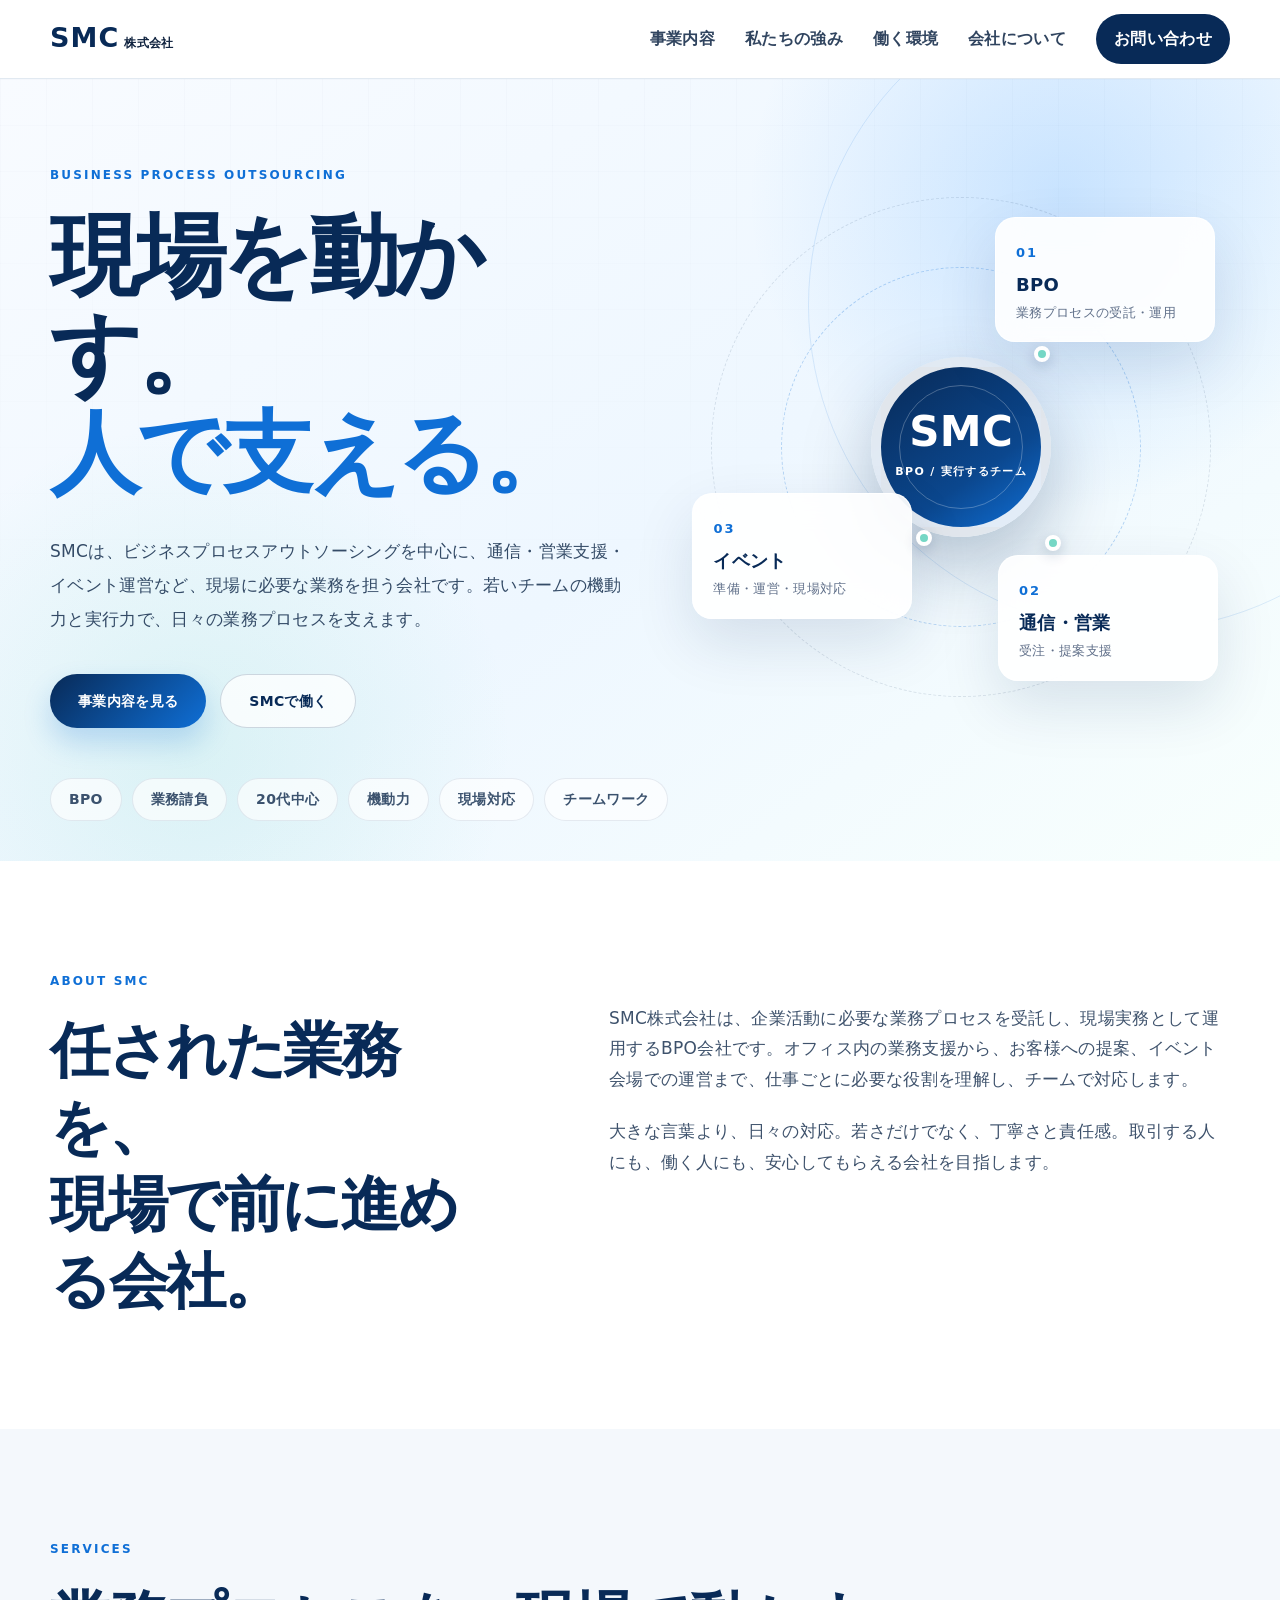
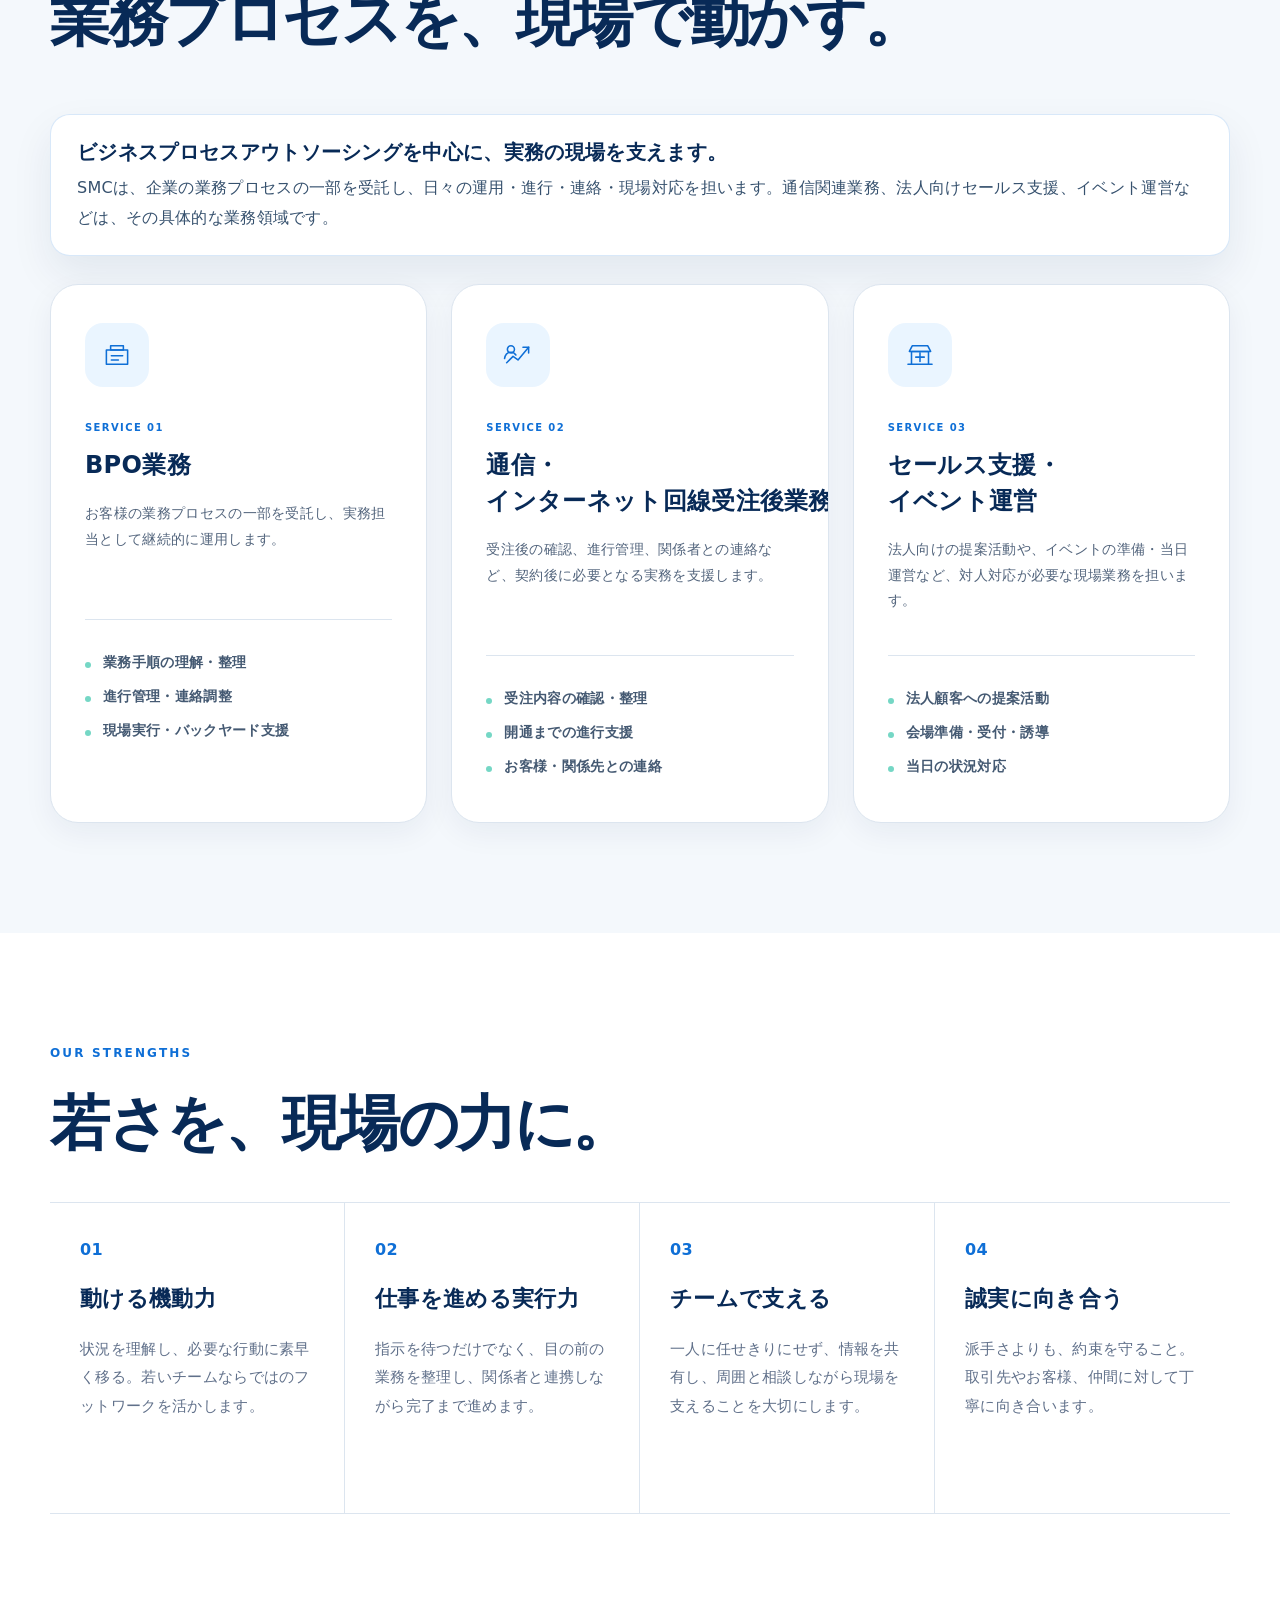
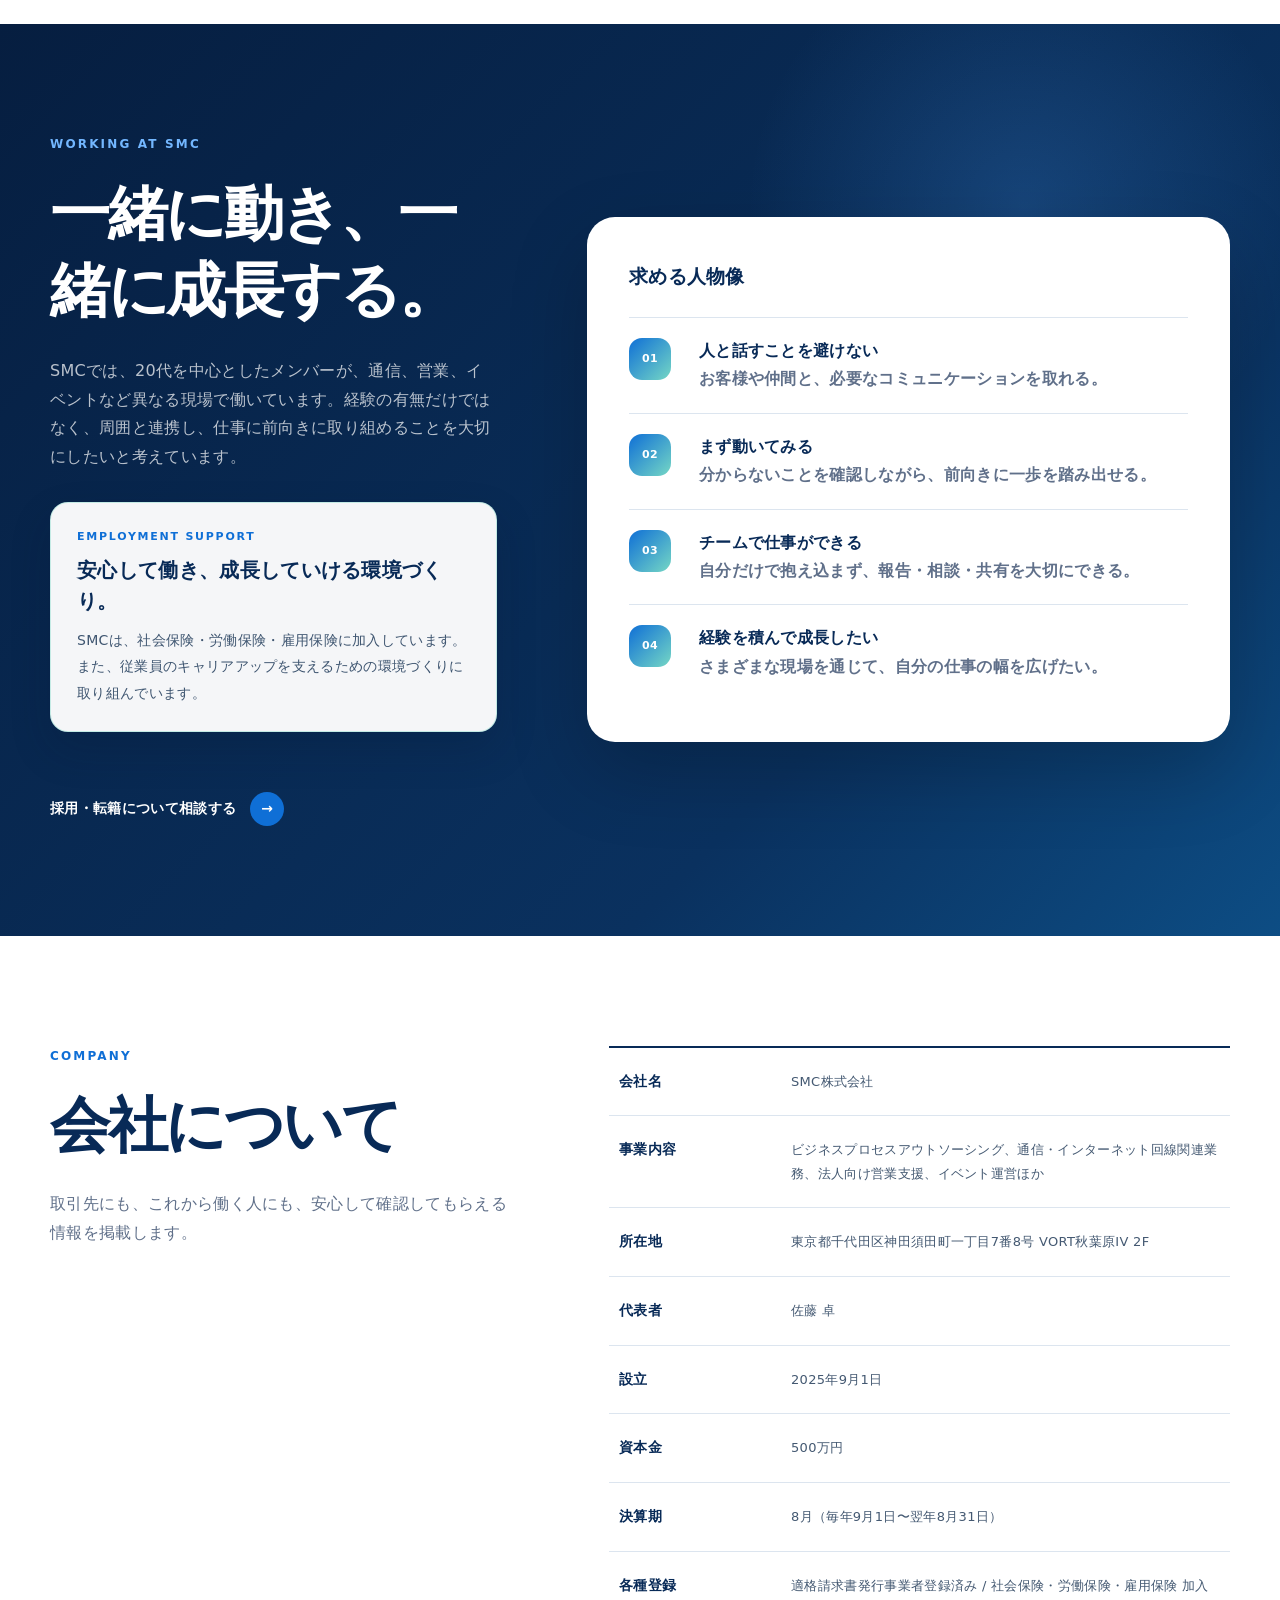
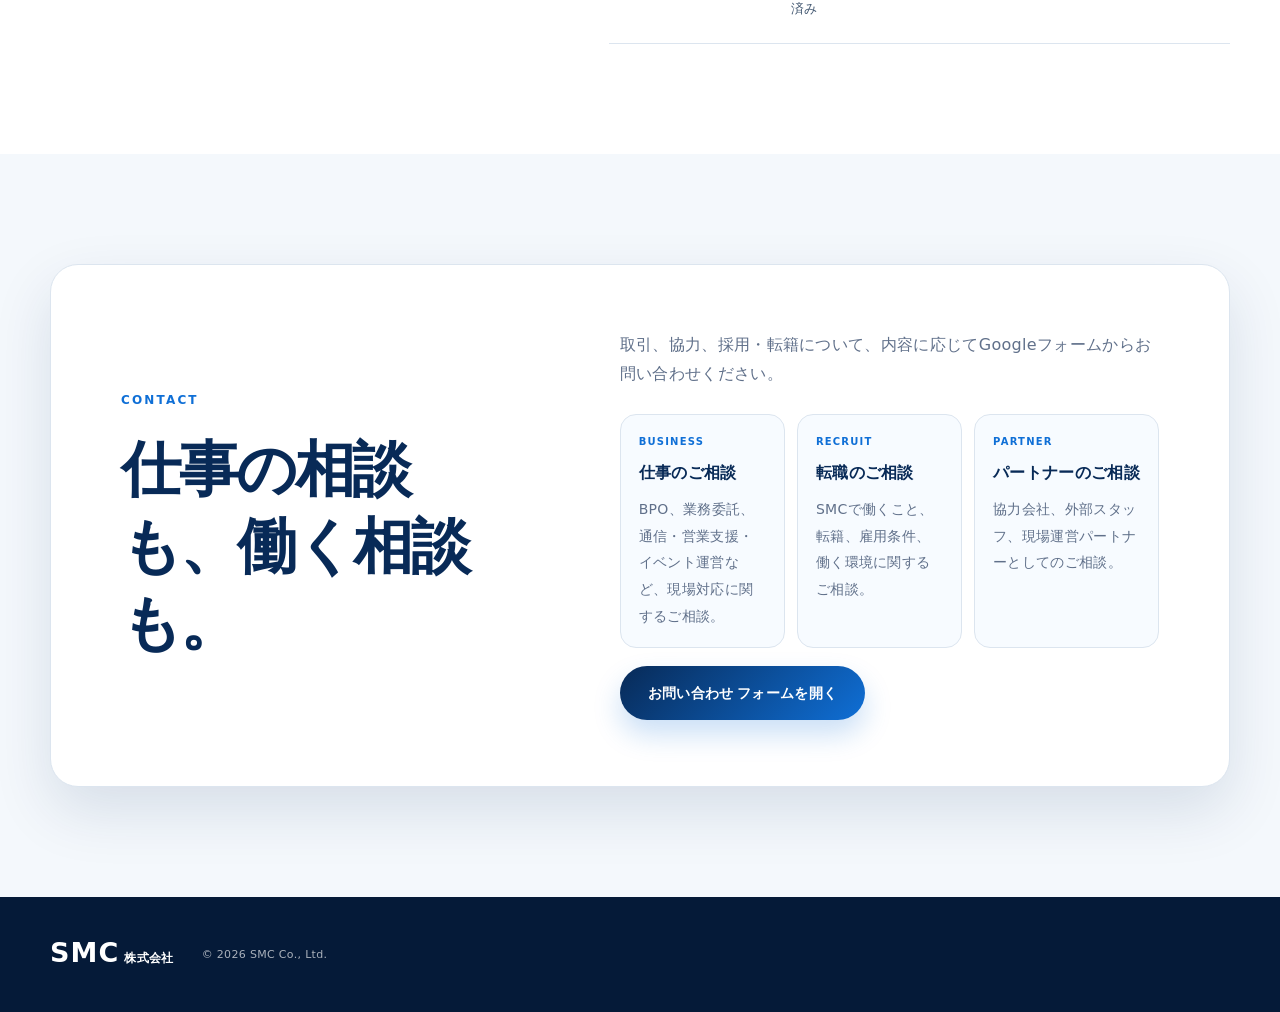
==== commit 284eeea5: "Add responsive style refinements in page head" ====
--- a/site/index.html
+++ b/site/index.html
@@ -110,13 +110,33 @@
       margin: 0 0 8px;
       color: #082a57;
       font-size: 16px;
+      white-space: nowrap;
     }
     .contact-route p {
       margin: 0 !important;
       font-size: 12px;
       line-height: 1.8;
     }
+    .form-button { gap: 0.25em !important; }
     .form-button .button-line { display: inline; }
+
+    .hero-lead,
+    .intro-copy > p,
+    .people-copy > p:not(.section-label),
+    .contact-box > div:last-child > p,
+    .company-lead {
+      word-break: normal !important;
+      overflow-wrap: normal !important;
+      text-wrap: pretty;
+    }
+
+    .strength-grid span {
+      display: block !important;
+      font-size: 22px !important;
+      line-height: 1.1 !important;
+      margin-bottom: 8px !important;
+    }
+    .strength-grid h3 { margin-top: 18px !important; }
 
     @media (max-width: 980px) {
       .global-nav a { font-size: 15px !important; }
@@ -124,6 +144,27 @@
     @media (max-width: 760px) {
       .global-nav a { font-size: 19px !important; }
       .contact-routes { grid-template-columns: 1fr; }
+      .hero { padding-top: 54px !important; }
+      .hero-lead { font-size: 14px !important; line-height: 1.95 !important; }
+      .visual-core { width: 150px !important; height: 150px !important; margin-bottom: 4px !important; border-width: 8px !important; }
+      .visual-core strong { font-size: 36px !important; }
+      .visual-core span { font-size: 10px !important; line-height: 1.45 !important; }
+      .visual-card,
+      .card-telecom,
+      .card-sales,
+      .card-event { min-height: 122px !important; padding: 18px 16px !important; }
+      .card-telecom { grid-column: 1 / -1 !important; width: min(100%, 280px) !important; justify-self: center !important; }
+      .card-event { grid-column: auto !important; }
+      .hero-visual .card-number { font-size: 16px !important; margin-bottom: 5px !important; }
+      .hero-visual .visual-card strong { font-size: 21px !important; line-height: 1.35 !important; }
+      .hero-visual .visual-card small { font-size: 14px !important; line-height: 1.55 !important; }
+      .hero-tags span { font-size: 15px !important; padding: 10px 16px !important; }
+      .service-card:first-child h3 { white-space: nowrap !important; }
+      .strength-grid span { font-size: 26px !important; margin-bottom: 4px !important; }
+      .strength-grid h3 { margin-top: 12px !important; }
+      .contact-route h3 { font-size: 18px !important; }
+      .form-button { flex-direction: column !important; gap: 0 !important; line-height: 1.35 !important; }
+      .form-button .button-line { display: block !important; }
     }
   </style>
   <script src="./script.js" defer></script>
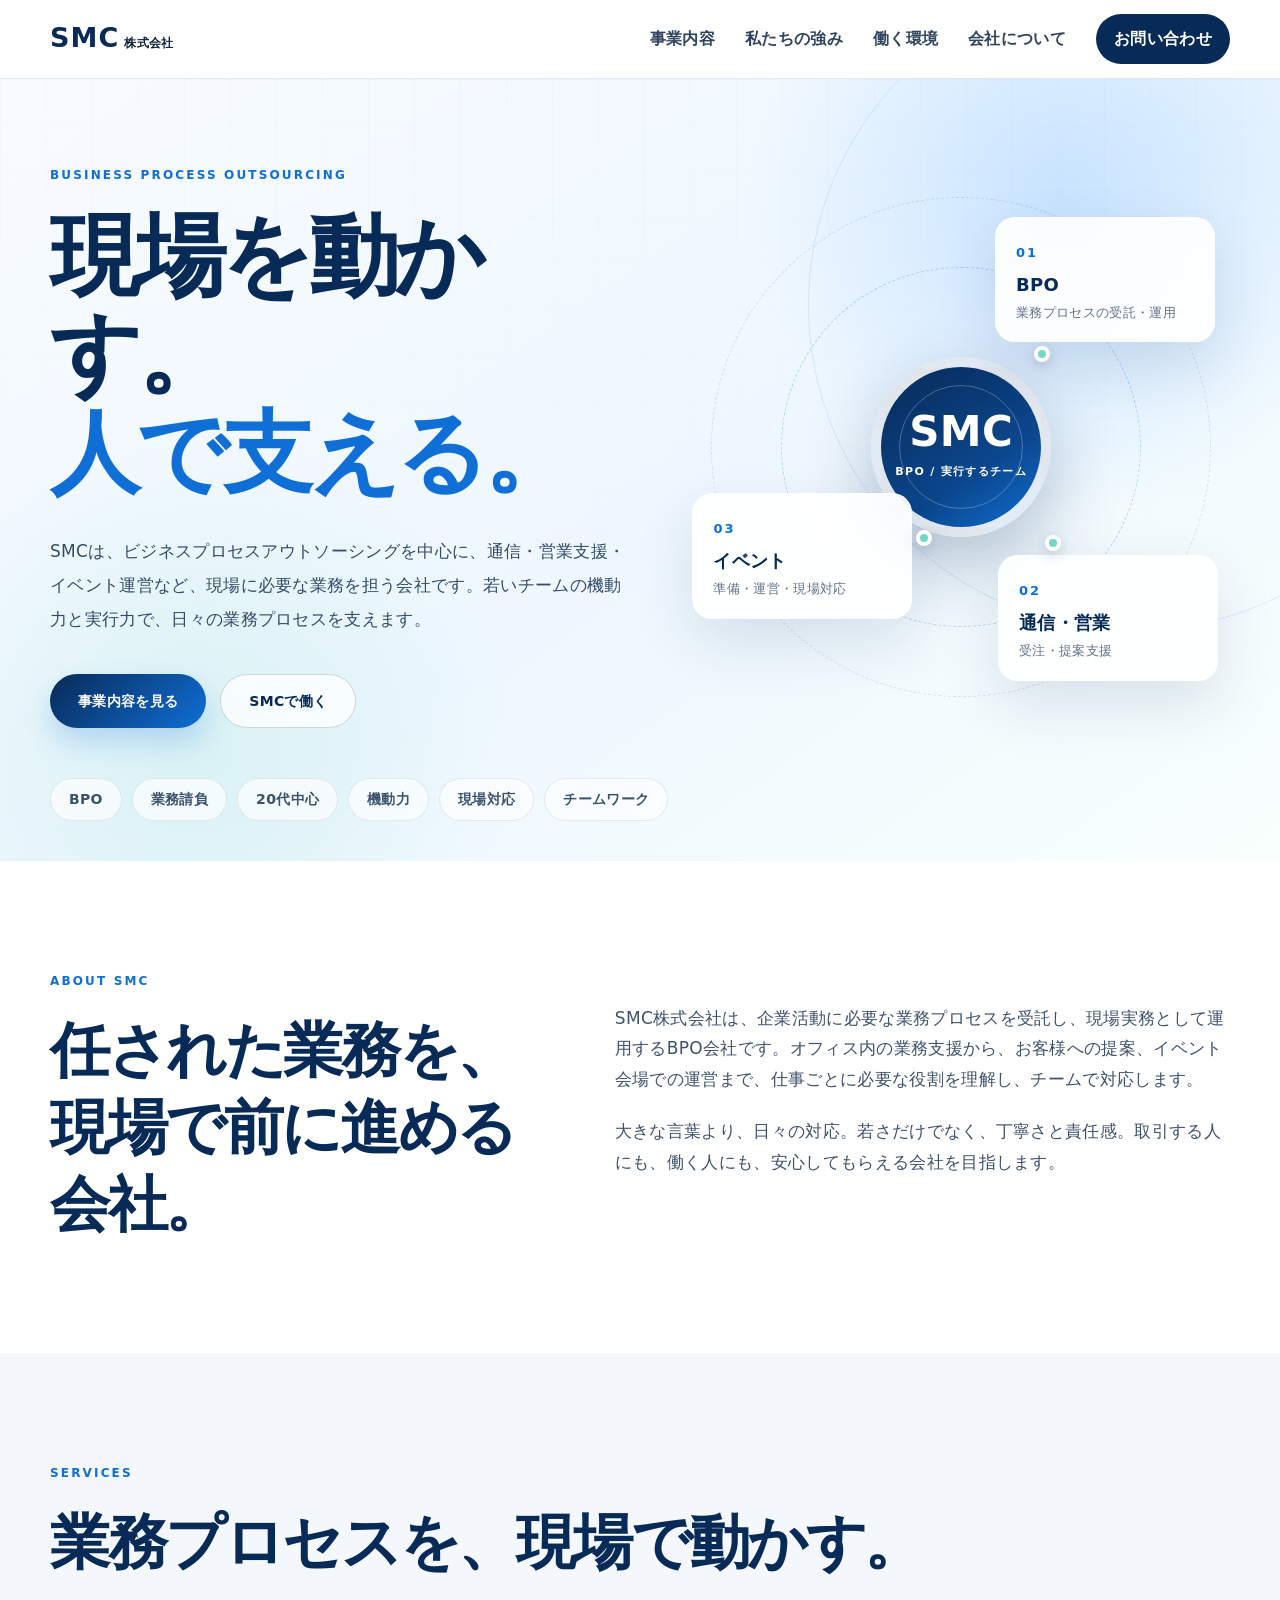
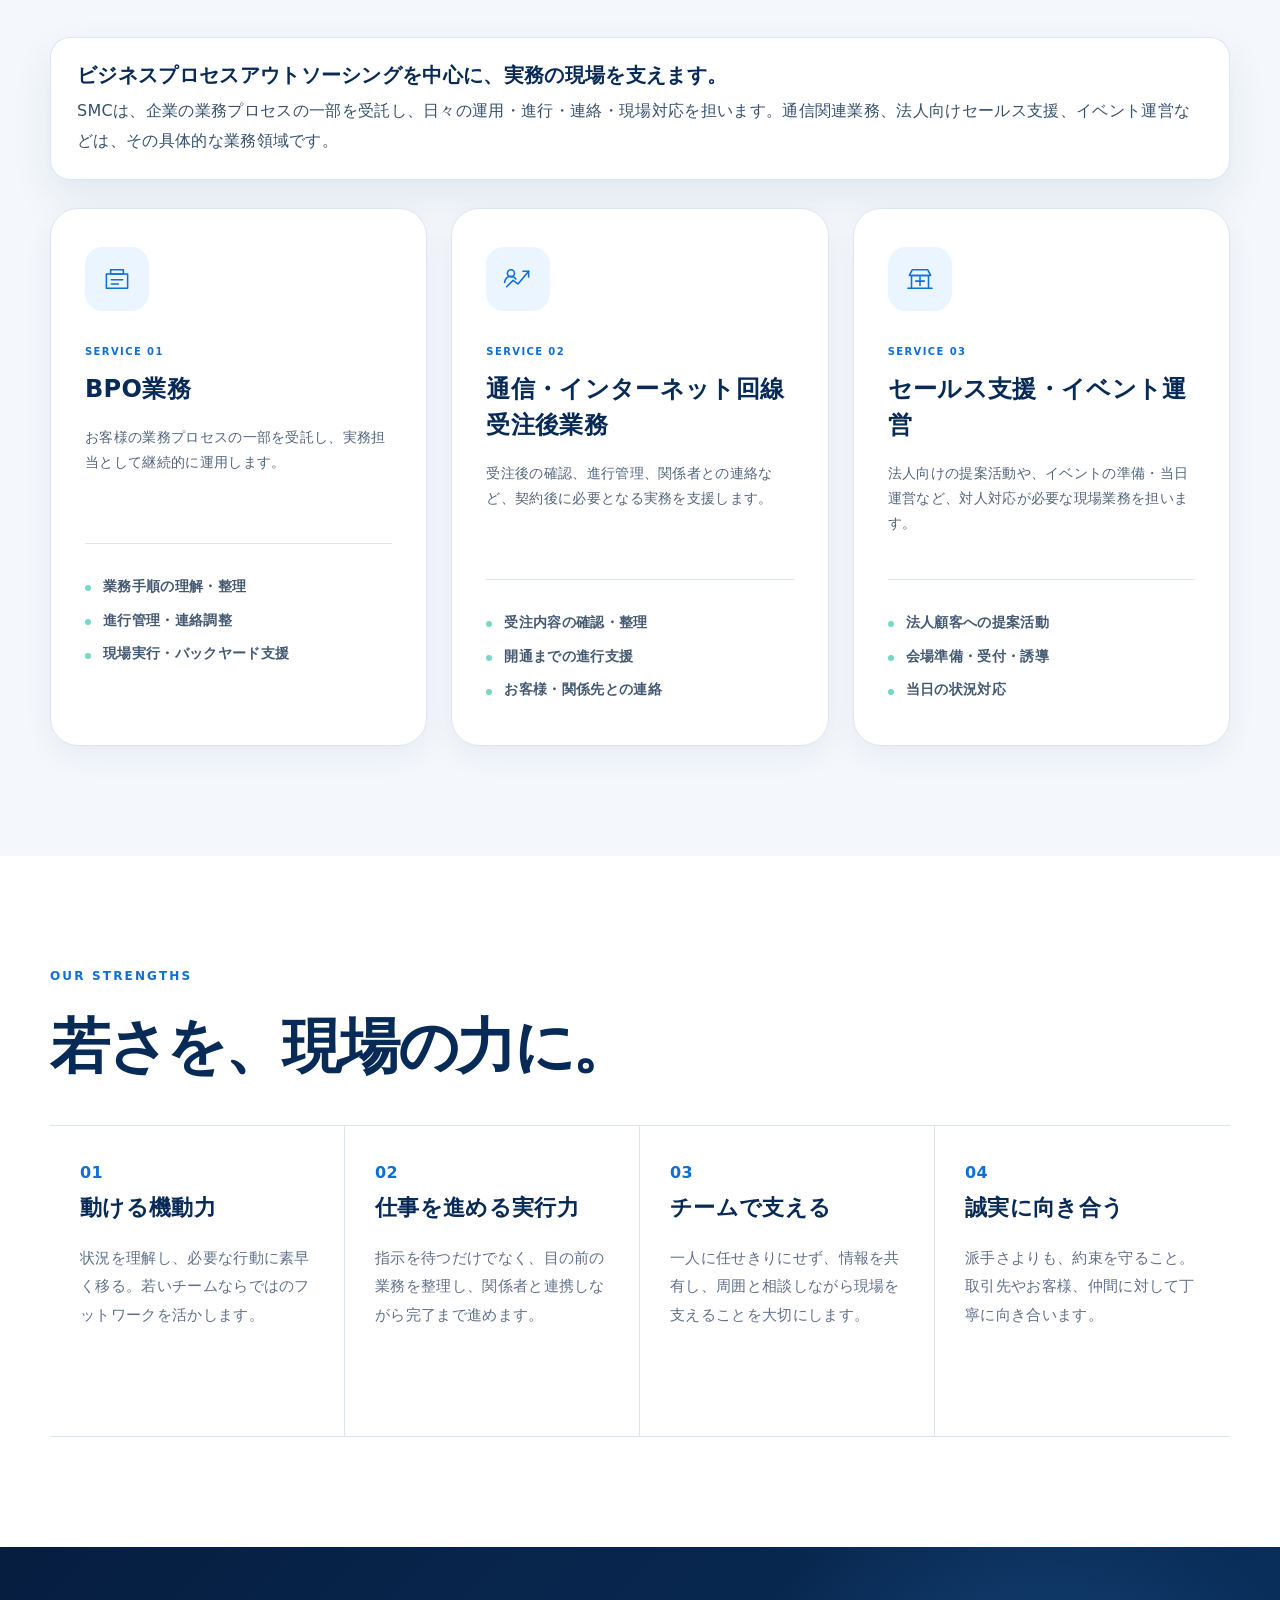
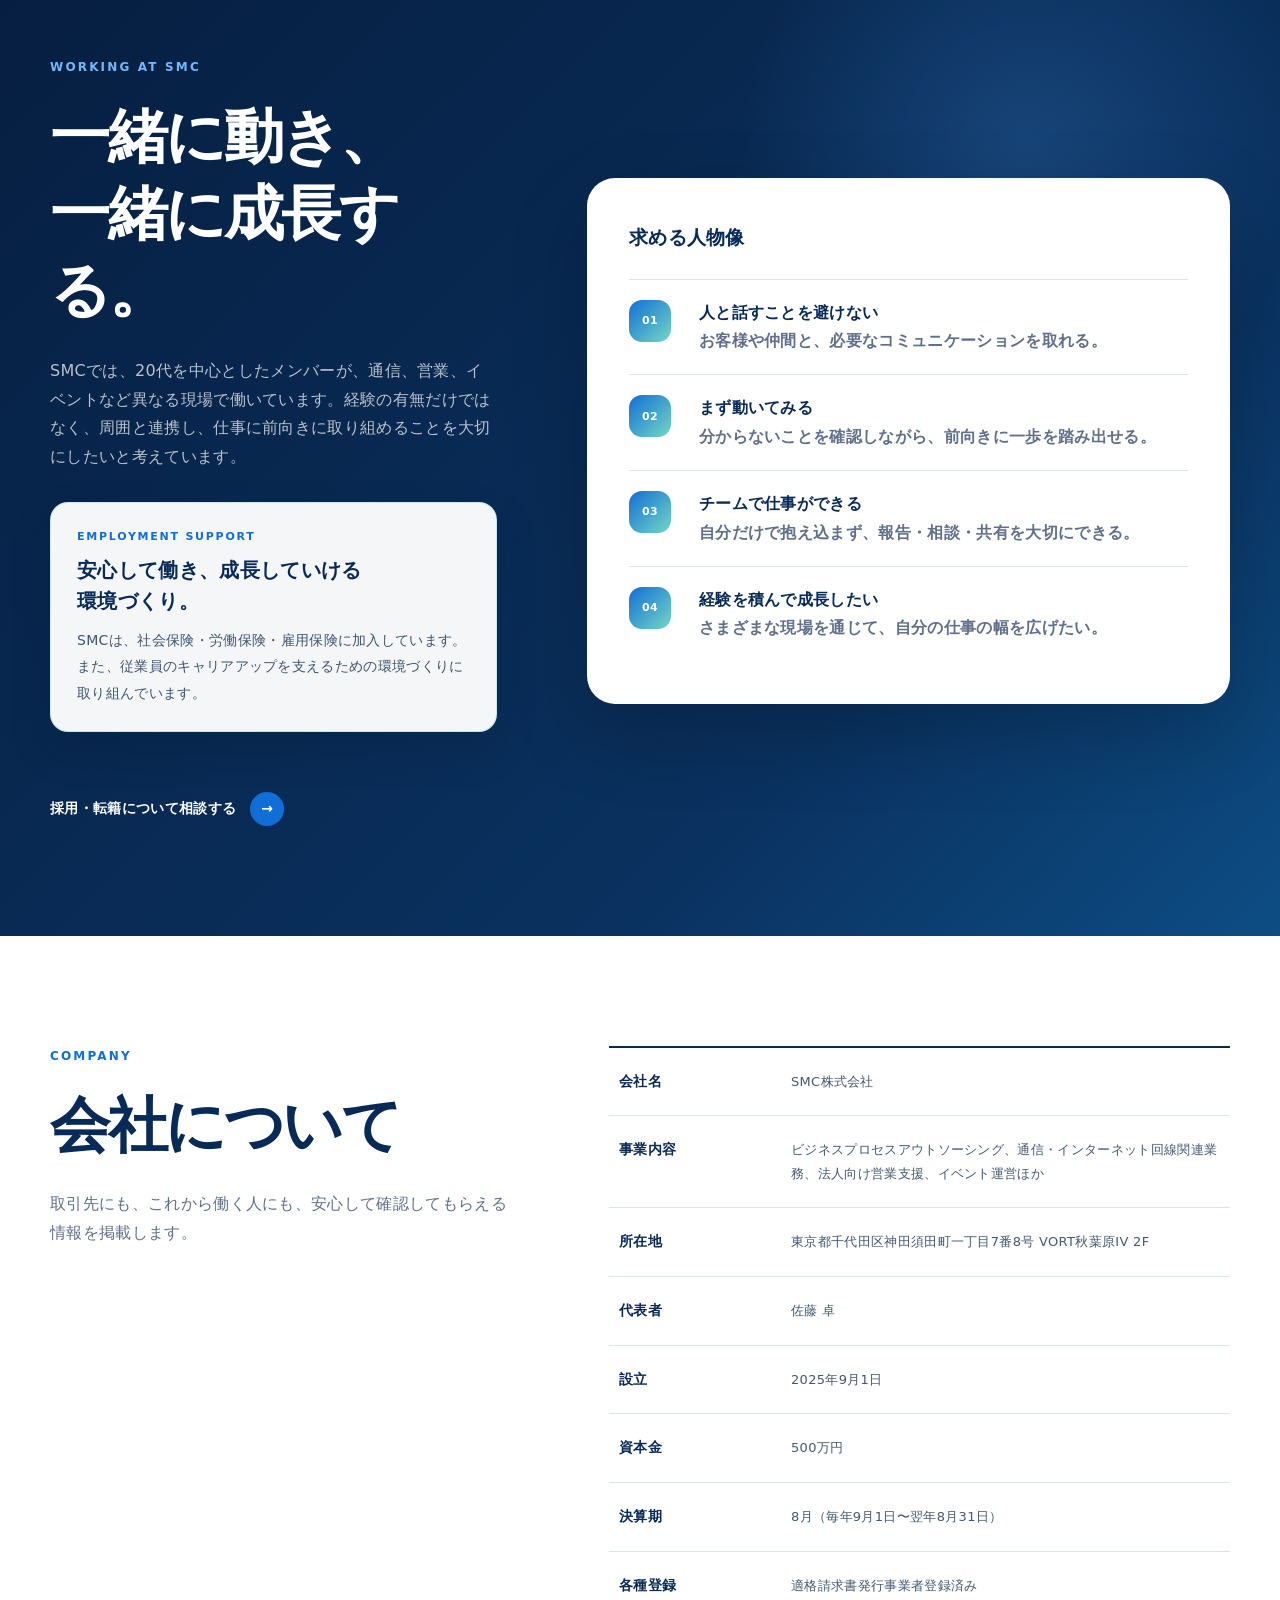
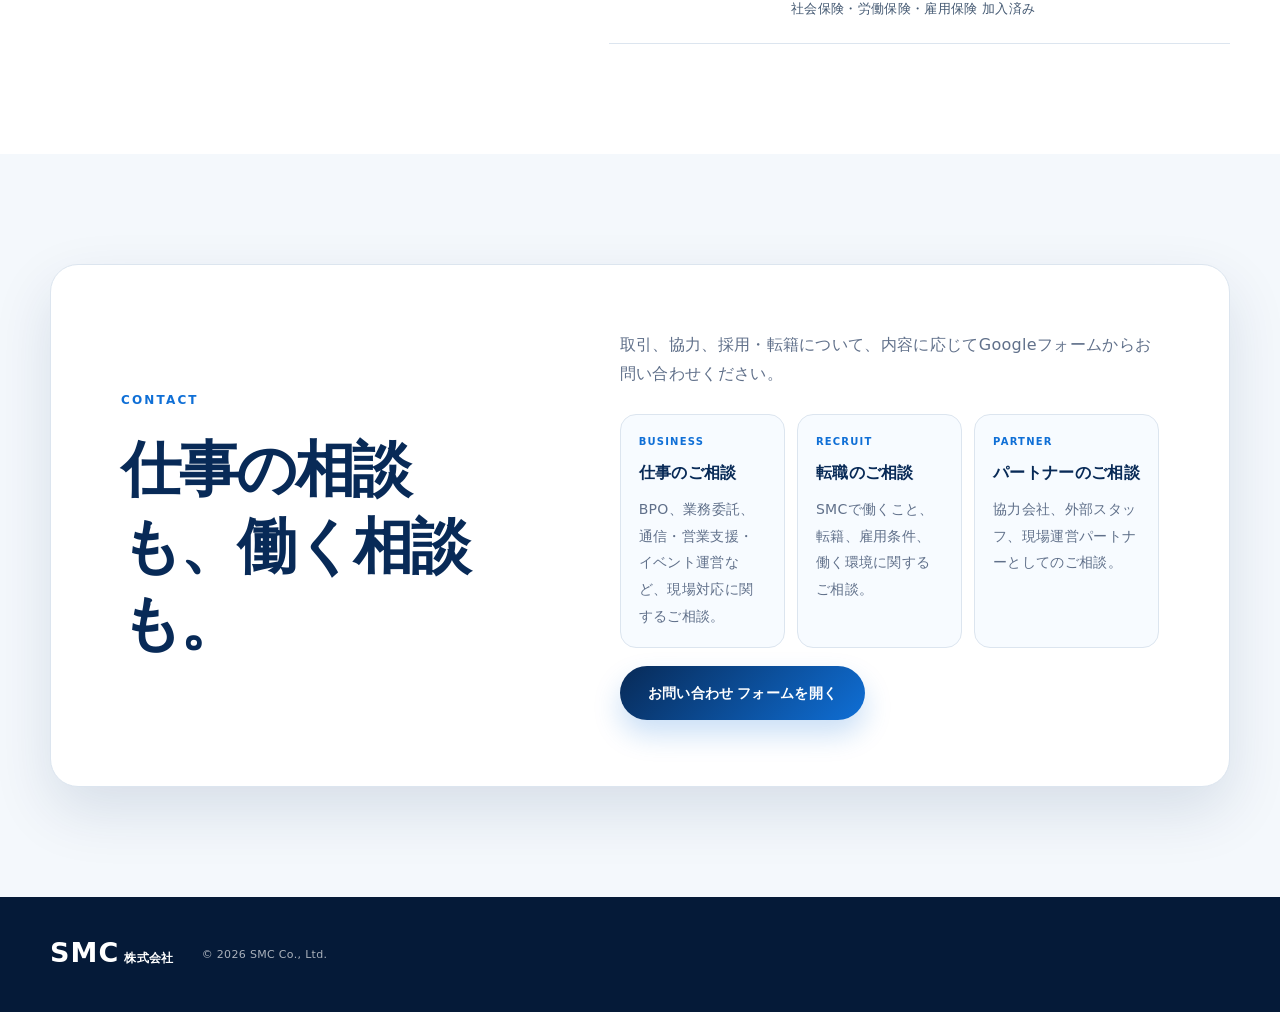
==== commit 0ed2893b: "Refine mobile typography and section breaks" ====
--- a/site/index.html
+++ b/site/index.html
@@ -11,7 +11,8 @@
   <style>
     .brand { gap: 0; }
     .brand-text strong { letter-spacing: 0.04em; }
-    .service-card h3 { word-break: keep-all; }
+    .service-card h3 { word-break: normal; overflow-wrap: anywhere; }
+    .nowrap { white-space: nowrap; }
 
     .global-nav,
     .global-nav a {
@@ -133,10 +134,10 @@
     .strength-grid span {
       display: block !important;
       font-size: 22px !important;
-      line-height: 1.1 !important;
-      margin-bottom: 8px !important;
-    }
-    .strength-grid h3 { margin-top: 18px !important; }
+      line-height: 1 !important;
+      margin-bottom: 0 !important;
+    }
+    .strength-grid h3 { margin-top: 4px !important; }
 
     @media (max-width: 980px) {
       .global-nav a { font-size: 15px !important; }
@@ -146,22 +147,27 @@
       .contact-routes { grid-template-columns: 1fr; }
       .hero { padding-top: 54px !important; }
       .hero-lead { font-size: 14px !important; line-height: 1.95 !important; }
-      .visual-core { width: 150px !important; height: 150px !important; margin-bottom: 4px !important; border-width: 8px !important; }
+      .intro h2 { font-size: clamp(38px, 11vw, 52px) !important; line-height: 1.28 !important; }
+      .people-copy h2 { font-size: clamp(43px, 13vw, 58px) !important; line-height: 1.18 !important; }
+      .employment-support h3 { font-size: 20px !important; line-height: 1.55 !important; }
+      .visual-core { order: 2; width: 150px !important; height: 150px !important; margin: 0 auto 4px !important; border-width: 8px !important; }
       .visual-core strong { font-size: 36px !important; }
       .visual-core span { font-size: 10px !important; line-height: 1.45 !important; }
       .visual-card,
       .card-telecom,
       .card-sales,
-      .card-event { min-height: 122px !important; padding: 18px 16px !important; }
-      .card-telecom { grid-column: 1 / -1 !important; width: min(100%, 280px) !important; justify-self: center !important; }
-      .card-event { grid-column: auto !important; }
-      .hero-visual .card-number { font-size: 16px !important; margin-bottom: 5px !important; }
+      .card-event { min-height: 118px !important; padding: 16px 14px !important; }
+      .card-telecom { order: 1; grid-column: 1 / -1 !important; width: min(100%, 280px) !important; justify-self: center !important; }
+      .card-sales { order: 3; }
+      .card-event { order: 4; grid-column: auto !important; }
+      .hero-visual .card-number { font-size: 16px !important; margin-bottom: 4px !important; }
       .hero-visual .visual-card strong { font-size: 21px !important; line-height: 1.35 !important; }
       .hero-visual .visual-card small { font-size: 14px !important; line-height: 1.55 !important; }
       .hero-tags span { font-size: 15px !important; padding: 10px 16px !important; }
+      .service-card h3 { white-space: normal !important; word-break: normal !important; overflow-wrap: anywhere !important; font-size: 23px !important; line-height: 1.45 !important; }
       .service-card:first-child h3 { white-space: nowrap !important; }
-      .strength-grid span { font-size: 26px !important; margin-bottom: 4px !important; }
-      .strength-grid h3 { margin-top: 12px !important; }
+      .strength-grid span { font-size: 26px !important; margin-bottom: 0 !important; }
+      .strength-grid h3 { margin-top: 2px !important; }
       .contact-route h3 { font-size: 18px !important; }
       .form-button { flex-direction: column !important; gap: 0 !important; line-height: 1.35 !important; }
       .form-button .button-line { display: block !important; }
@@ -223,7 +229,7 @@
       <div class="container intro-grid">
         <div>
           <p class="section-label">ABOUT SMC</p>
-          <h2>任された業務を、<br>現場で前に進める会社。</h2>
+          <h2><span class="nowrap">任された業務を、</span><br>現場で前に進める会社。</h2>
         </div>
         <div class="intro-copy">
           <p>SMC株式会社は、企業活動に必要な業務プロセスを受託し、現場実務として運用するBPO会社です。オフィス内の業務支援から、お客様への提案、イベント会場での運営まで、仕事ごとに必要な役割を理解し、チームで対応します。</p>
@@ -280,9 +286,9 @@
       <div class="container people-grid">
         <div class="people-copy">
           <p class="section-label light">WORKING AT SMC</p>
-          <h2>一緒に動き、一緒に成長する。</h2>
+          <h2>一緒に動き、<br>一緒に成長する。</h2>
           <p>SMCでは、20代を中心としたメンバーが、通信、営業、イベントなど異なる現場で働いています。経験の有無だけではなく、周囲と連携し、仕事に前向きに取り組めることを大切にしたいと考えています。</p>
-          <div class="employment-support"><p class="employment-support-label">EMPLOYMENT SUPPORT</p><h3>安心して働き、成長していける環境づくり。</h3><p>SMCは、社会保険・労働保険・雇用保険に加入しています。また、従業員のキャリアアップを支えるための環境づくりに取り組んでいます。</p></div>
+          <div class="employment-support"><p class="employment-support-label">EMPLOYMENT SUPPORT</p><h3>安心して働き、成長していける<br>環境づくり。</h3><p>SMCは、社会保険・労働保険・雇用保険に加入しています。また、従業員のキャリアアップを支えるための環境づくりに取り組んでいます。</p></div>
           <a class="text-link" href="https://docs.google.com/forms/d/e/1FAIpQLSfFBRMqE3r44bD818r5NtwtHsLJtmiivRG4xyZ4yX5OUWGHTA/viewform?usp=header" target="_blank" rel="noopener">採用・転籍について相談する <span>→</span></a>
         </div>
         <div class="people-panel">
@@ -308,7 +314,7 @@
           <div><dt>設立</dt><dd>2025年9月1日</dd></div>
           <div><dt>資本金</dt><dd>500万円</dd></div>
           <div><dt>決算期</dt><dd>8月（毎年9月1日〜翌年8月31日）</dd></div>
-          <div><dt>各種登録</dt><dd>適格請求書発行事業者登録済み / 社会保険・労働保険・雇用保険 加入済み</dd></div>
+          <div><dt>各種登録</dt><dd>適格請求書発行事業者登録済み<br>社会保険・労働保険・雇用保険 加入済み</dd></div>
         </dl>
       </div>
     </section>
@@ -336,4 +342,4 @@
     </div>
   </footer>
 </body>
-</html>
+</html>
